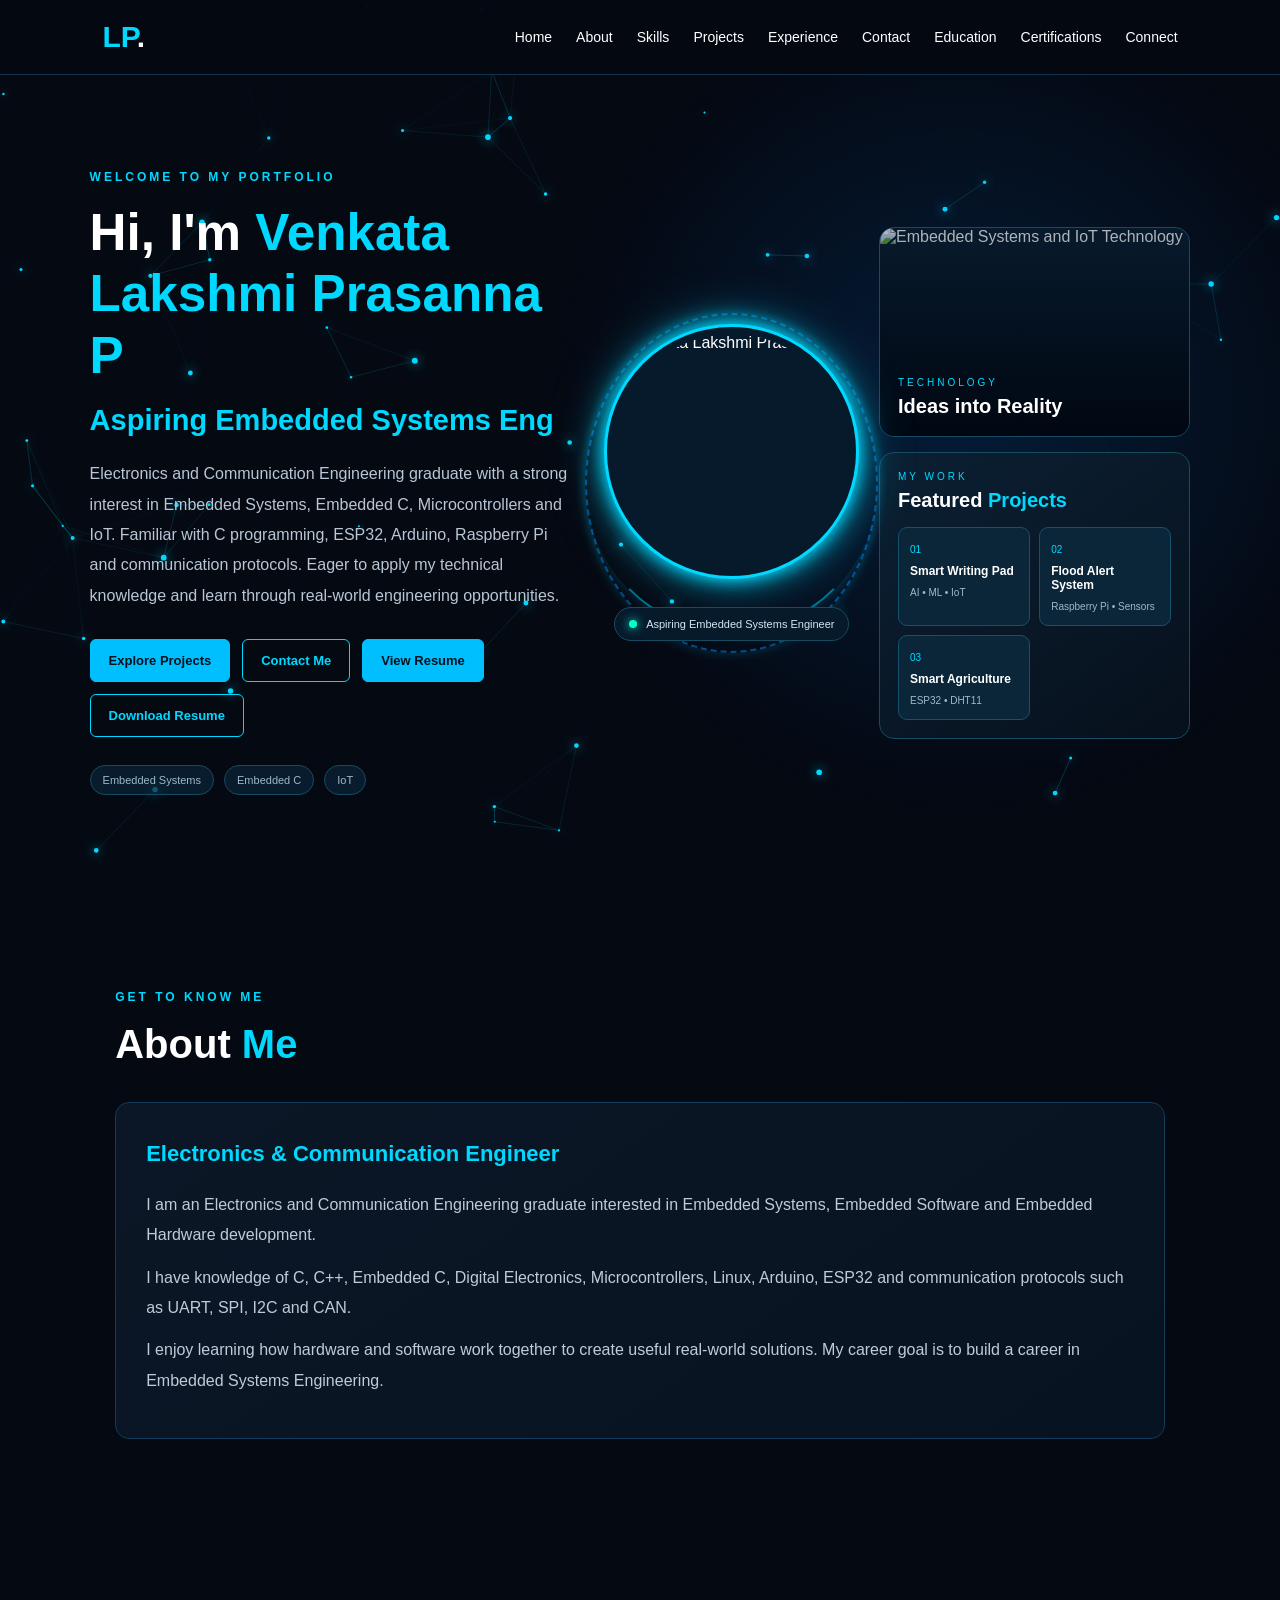
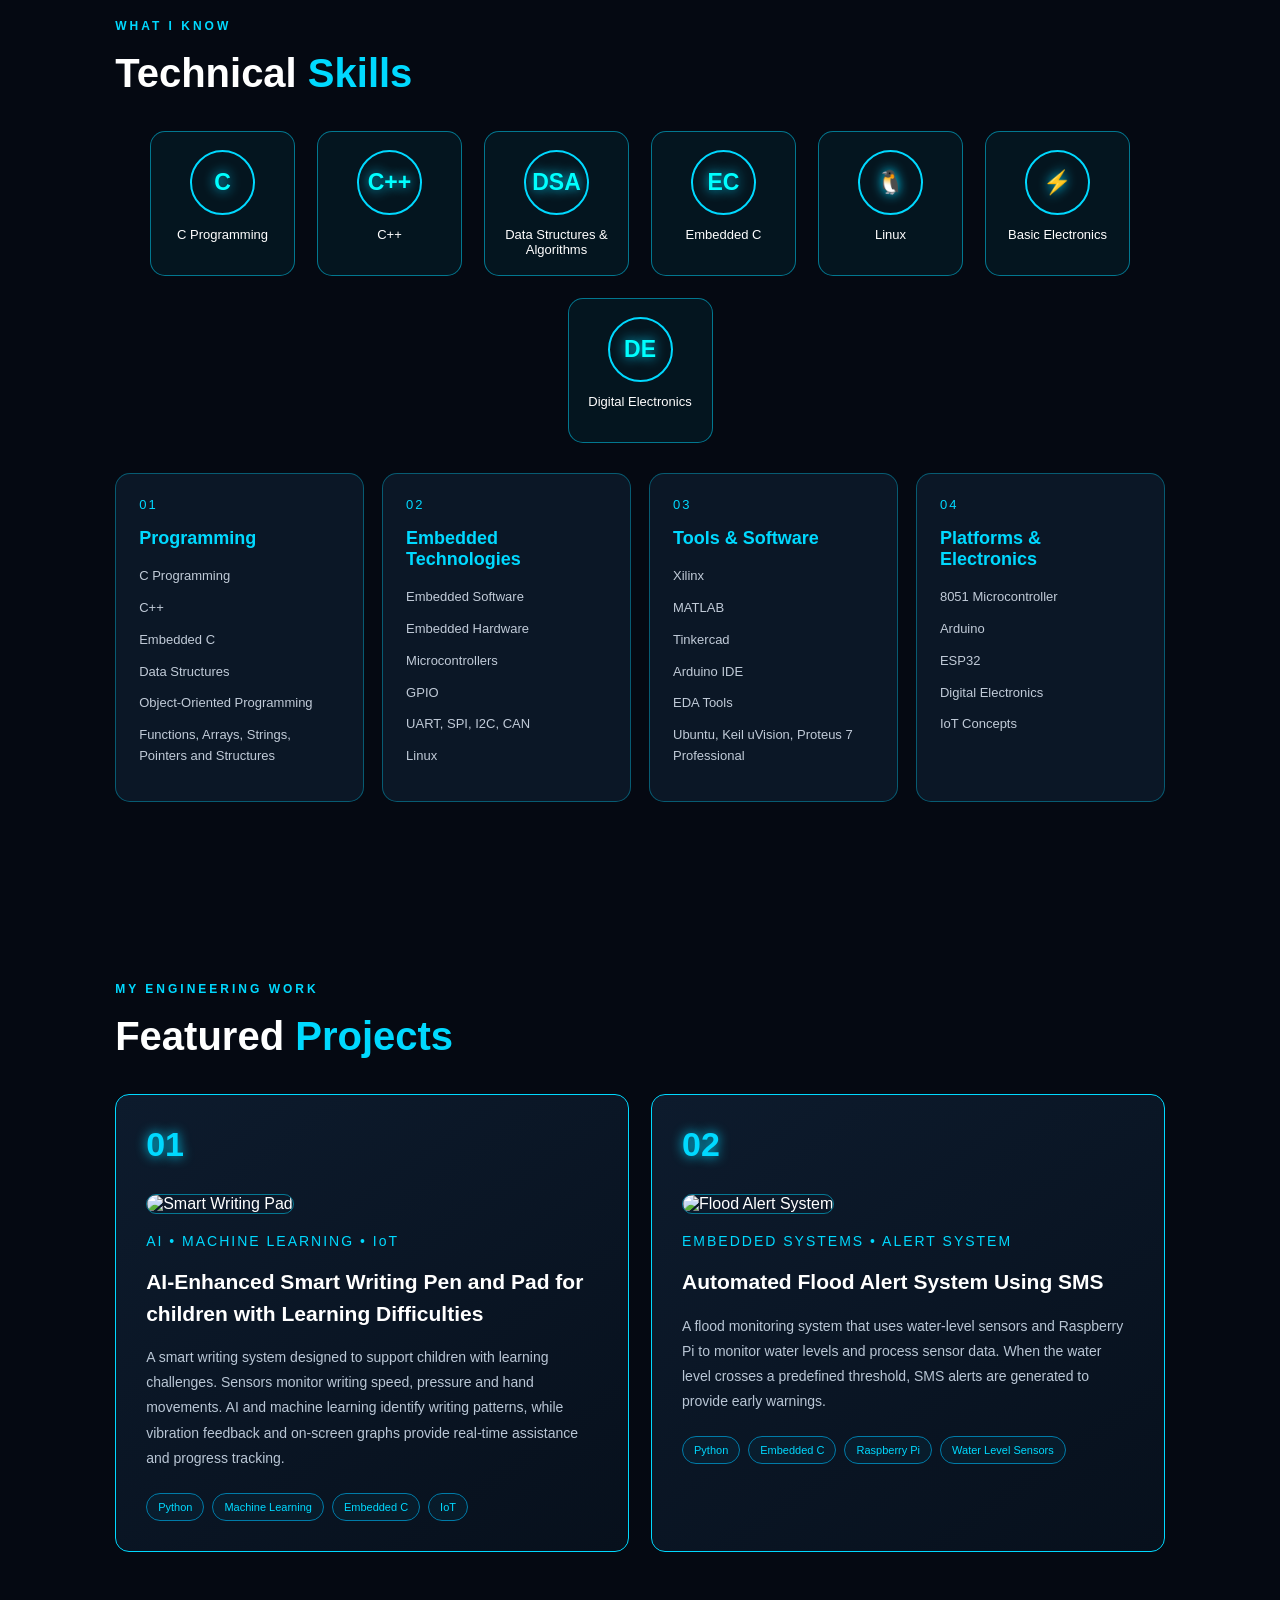
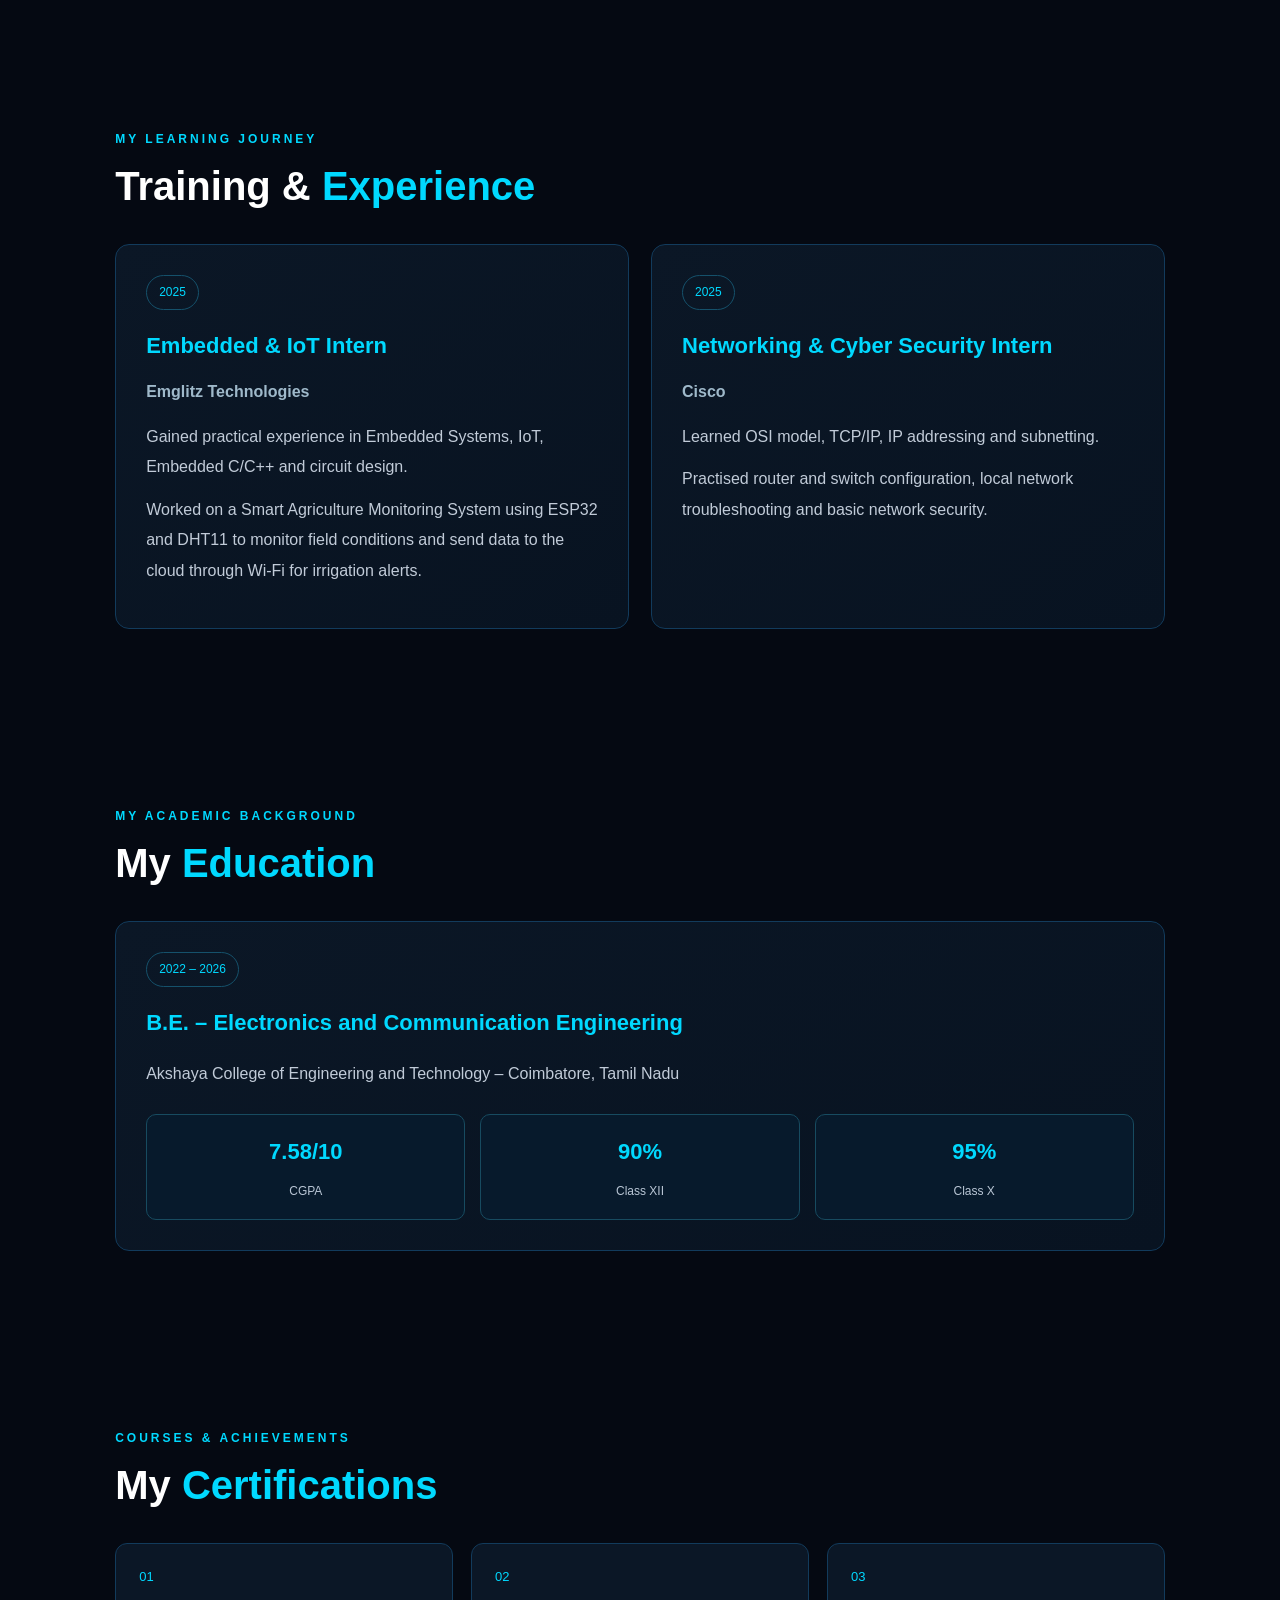
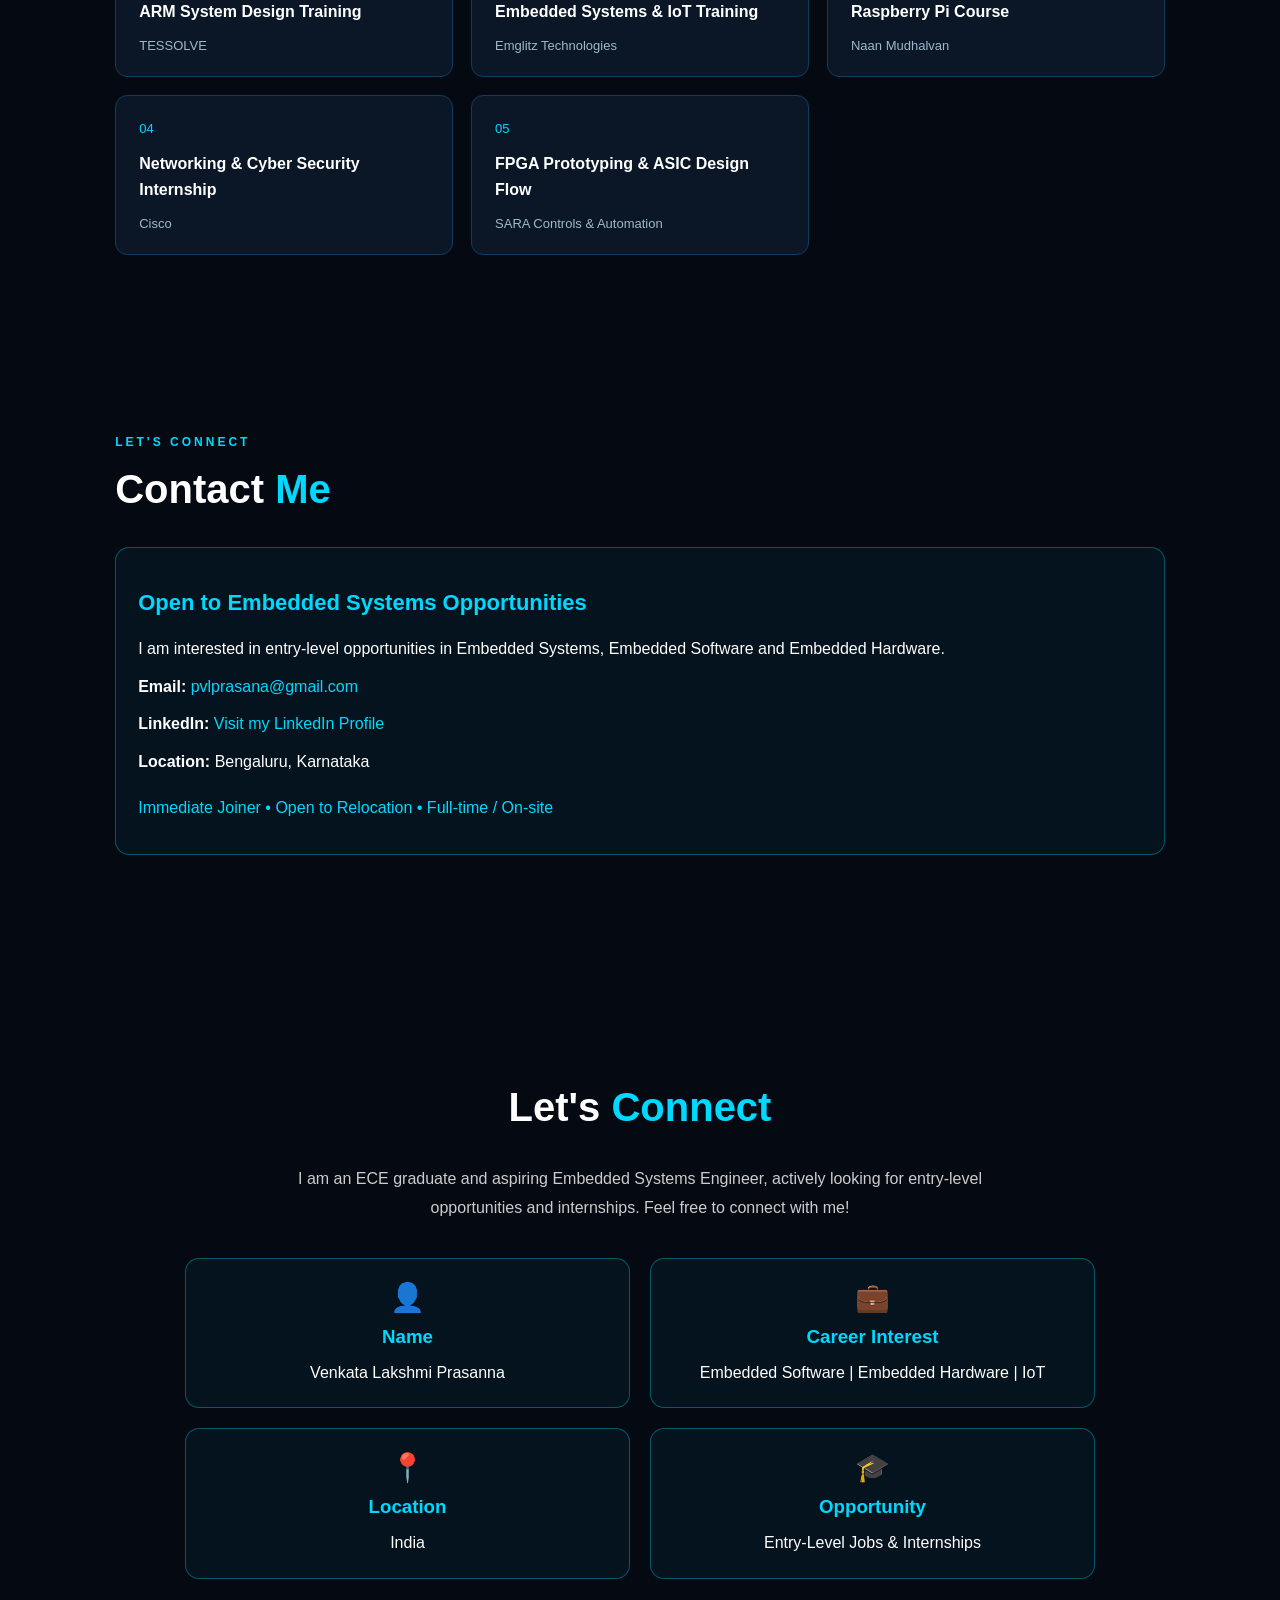
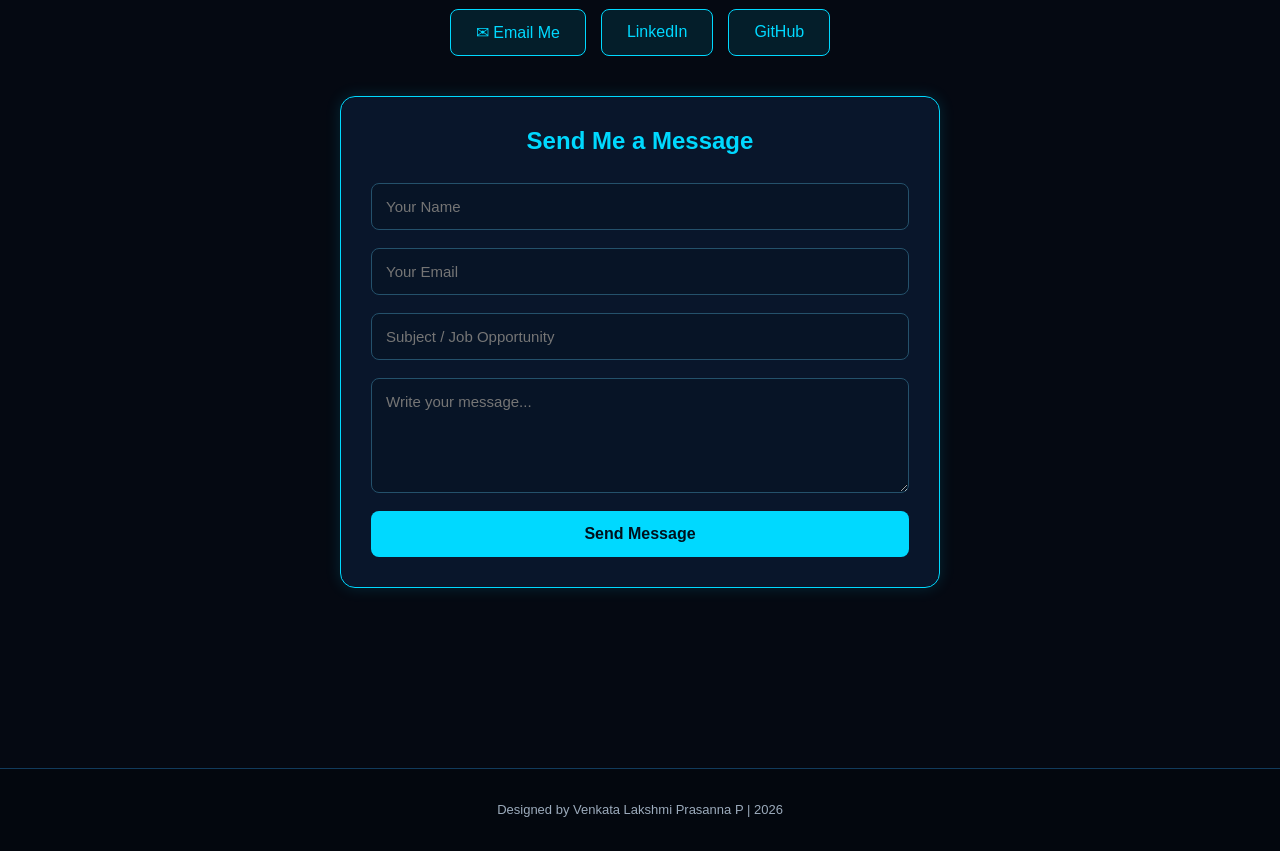
==== index.html @ 9eeb15f9 "Rename portfolio homepage" ====
<!DOCTYPE html>
<html lang="en">
<head>
    <meta charset="UTF-8">
    <meta name="viewport" content="width=device-width, initial-scale=1.0">
    <meta name="description" content="Portfolio of Venkata Lakshmi Prasanna, Embedded Systems Engineer.">

    <title>Venkata Lakshmi Prasanna | ECE Graduate | Aspiring Embedded Systems Engineer</title>

    <link rel="stylesheet" href="./style_protfolio.css">
</head>

<body>

    <canvas id="particles"></canvas>

    <!-- NAVIGATION -->
    <header>
        <nav class="navbar">
            <a href="#home" class="logo">LP<span>.</span></a>

            <ul class="nav-links">
                <li><a href="#home">Home</a></li>
                <li><a href="#about">About</a></li>
                <li><a href="#skills">Skills</a></li>
                <li><a href="#projects">Projects</a></li>
                <li><a href="#experience">Experience</a></li>
                <li><a href="#contact">Contact</a></li>
                <li><a href="#education">Education</a></li>
<li><a href="#certifications">Certifications</a></li>

<li><a href="#connect">Connect</a></li>

            </ul>
        </nav>
    </header>

    <main>

        <!-- HOME SECTION -->
        <section id="home" class="hero">

            <div class="hero-content">
                <p class="welcome">WELCOME TO MY PORTFOLIO</p>

                <h1>Hi, I'm <span>Venkata Lakshmi Prasanna P</span></h1>

                <h2>
                    <span id="typing"></span>
                </h2>

                <p class="intro">
                    Electronics and Communication Engineering graduate with
a strong interest in Embedded Systems, Embedded C,
Microcontrollers and IoT. Familiar with C programming,
ESP32, Arduino, Raspberry Pi and communication protocols.
Eager to apply my technical knowledge and learn through
real-world engineering opportunities.
                </p>

                <div class="hero-buttons">
                    <a href="#projects" class="btn">Explore Projects</a>
                    <a href="#contact" class="btn outline">Contact Me</a>
                    
    <!-- View Resume -->
    <a href="./resume.pdf"
       target="_blank"
       rel="noopener noreferrer"
       class="btn">
        View Resume
    </a>

    <!-- Download Resume -->
    <a href="./resume.pdf"
       download
       class="btn outline">
        Download Resume
    </a>
                </div>

                <div class="hero-info">
                    <span>Embedded Systems</span>
                    <span>Embedded C</span>
                    <span>IoT</span>
                </div>
            </div>

            <!-- CREATIVE PROFILE AND SHOWCASE -->
            <div class="hero-visual">

                <div class="profile-area">
                    <div class="orbit orbit-one"></div>
                    <div class="orbit orbit-two"></div>

                    <div class="profile-frame">
                        <img
                            src="./images/profile.jpg"
                            alt="Venkata Lakshmi Prasanna"
                            class="profile-photo"
                        >
                    </div>

                    <div class="profile-caption">
    <span class="status-dot"></span>
    Aspiring Embedded Systems Engineer
</div>
                </div>

                <div class="showcase">

                    <div class="showcase-top">
                        <img src="./images/technology.jpg"
     alt="Embedded Systems and IoT Technology">
                        <div class="image-overlay">
                            <span>TECHNOLOGY</span>
                            <h3>Ideas into Reality</h3>
                        </div>
                    </div>

                    <div class="showcase-bottom">
                        <p class="showcase-label">MY WORK</p>
                        <h3>Featured <span>Projects</span></h3>

                        <div class="mini-projects">

                            <div class="mini-card">
                                <span class="mini-number">01</span>
                                <h4>Smart Writing Pad</h4>
                                <p>AI • ML • IoT</p>
                            </div>

                            <div class="mini-card">
                                <span class="mini-number">02</span>
                                <h4>Flood Alert System</h4>
                                <p>Raspberry Pi • Sensors</p>
                            </div>

                            <div class="mini-card">
                                <span class="mini-number">03</span>
                                <h4>Smart Agriculture</h4>
                                <p>ESP32 • DHT11</p>
                            </div>

                        </div>
                    </div>

                </div>
            </div>

        </section>

        <!-- ABOUT SECTION -->
        <section id="about" class="section">
            <p class="section-label">GET TO KNOW ME</p>
            <h2 class="section-title">About <span>Me</span></h2>

            <div class="about-card">
                <h3>Electronics & Communication Engineer</h3>

                <p>
                    I am an Electronics and Communication Engineering
                    graduate interested in Embedded Systems, Embedded
                    Software and Embedded Hardware development.
                </p>

                <p>
                    I have knowledge of C, C++, Embedded C, Digital
                    Electronics, Microcontrollers, Linux, Arduino,
                    ESP32 and communication protocols such as UART,
                    SPI, I2C and CAN.
                </p>

                <p>
                    I enjoy learning how hardware and software work
                    together to create useful real-world solutions.
                    My career goal is to build a career in Embedded
                    Systems Engineering.
                </p>
            </div>
        </section>

        <!-- SKILLS SECTION -->
        <section id="skills" class="section">
            <p class="section-label">WHAT I KNOW</p>
            <h2 class="section-title">Technical <span>Skills</span></h2>
<!-- TECHNICAL SKILLS -->
<div class="technical-skills-list">

<!-- PASTE ANIMATED ICONS HERE -->
<div class="tech-icons">

    <div class="tech-icon">
        <span>C</span>
        <p>C Programming</p>
    </div>

    <div class="tech-icon">
        <span>C++</span>
        <p>C++</p>
    </div>

    <div class="tech-icon">
        <span>DSA</span>
        <p>Data Structures & Algorithms</p>
    </div>

    <div class="tech-icon">
        <span>EC</span>
        <p>Embedded C</p>
    </div>

    <div class="tech-icon">
        <span>🐧</span>
        <p>Linux</p>
    </div>

    <div class="tech-icon">
        <span>⚡</span>
        <p>Basic Electronics</p>
    </div>

    <div class="tech-icon">
        <span>DE</span>
        <p>Digital Electronics</p>
    </div>

</div>





            <div class="skills-grid">

                <div class="skill-card">
                    <div class="skill-icon">01</div>
                    <h3>Programming</h3>
                    <p>C Programming</p>
                    <p>C++</p>
                    <p>Embedded C</p>
                    <p>Data Structures</p>
                    <p>Object-Oriented Programming</p>
                    <p>Functions, Arrays, Strings, Pointers and Structures</p>
                </div>

                <div class="skill-card">
                    <div class="skill-icon">02</div>
                    <h3>Embedded Technologies</h3>
                    <p>Embedded Software</p>
                    <p>Embedded Hardware</p>
                    <p>Microcontrollers</p>
                    <p>GPIO</p>
                    <p>UART, SPI, I2C, CAN</p>
                    <p>Linux</p>
                </div>

                <div class="skill-card">
                    <div class="skill-icon">03</div>
                    <h3>Tools & Software</h3>
                    <p>Xilinx</p>
                    <p>MATLAB</p>
                    <p>Tinkercad</p>
                    <p>Arduino IDE</p>
                    <p>EDA Tools</p>
                    <p>Ubuntu, Keil uVision, Proteus 7 Professional</p>
                </div>

                <div class="skill-card">
                    <div class="skill-icon">04</div>
                    <h3>Platforms & Electronics</h3>
                    <p>8051 Microcontroller</p>
                    <p>Arduino</p>
                    <p>ESP32</p>
                    <p>Digital Electronics</p>
                    <p>IoT Concepts</p>
                </div>

            </div>
        </section>

        <!-- PROJECTS SECTION -->
        <section id="projects" class="section">
            <p class="section-label">MY ENGINEERING WORK</p>
            <h2 class="section-title">Featured <span>Projects</span></h2>

            <div class="projects-grid">

                <div class="project-card">
                    <div class="project-number">01</div>
                    <img src="./images/smart-writing.jpg"
     alt="Smart Writing Pad"
     class="project-img">

                    <p class="project-type">AI • MACHINE LEARNING • IoT</p>
<h3>
                        AI-Enhanced Smart Writing Pen and Pad for children
                        with Learning Difficulties
                    </h3>

                    <p>
                        A smart writing system designed to support children
                        with learning challenges. Sensors monitor writing
                        speed, pressure and hand movements. AI and machine
                        learning identify writing patterns, while vibration
                        feedback and on-screen graphs provide real-time
                        assistance and progress tracking.
                    </p>

                    <div class="tags">
                        <span>Python</span>
                        <span>Machine Learning</span>
                        <span>Embedded C</span>
                        <span>IoT</span>
                    </div>

                </div>

                <div class="project-card">
                    <div class="project-number">02</div>


                    <img src="./images/flood-alert.jpg"
     alt="Flood Alert System"
     class="project-img">
                    <p class="project-type">EMBEDDED SYSTEMS • ALERT SYSTEM</p>

                    <h3>Automated Flood Alert System Using SMS</h3>

                    <p>
                        A flood monitoring system that uses water-level
                        sensors and Raspberry Pi to monitor water levels
                        and process sensor data. When the water level
                        crosses a predefined threshold, SMS alerts are
                        generated to provide early warnings.
                    </p>

                    <div class="tags">
                        <span>Python</span>
                        <span>Embedded C</span>
                        <span>Raspberry Pi</span>
                        <span>Water Level Sensors</span>
                    </div>
                </div>

            </div>
        </section>

        <!-- EXPERIENCE SECTION -->
        <section id="experience" class="section">
            <p class="section-label">MY LEARNING JOURNEY</p>
            <h2 class="section-title">Training & <span>Experience</span></h2>

            <div class="experience-grid">

                <div class="about-card experience-card">
                    <span class="experience-year">2025</span>
                    <h3>Embedded & IoT Intern</h3>
                    <h4>Emglitz Technologies</h4>

                    <p>
                        Gained practical experience in Embedded Systems,
                        IoT, Embedded C/C++ and circuit design.
                    </p>

                    <p>
                        Worked on a Smart Agriculture Monitoring System
                        using ESP32 and DHT11 to monitor field conditions
                        and send data to the cloud through Wi-Fi for
                        irrigation alerts.
                    </p>
                </div>

                <div class="about-card experience-card">
                    <span class="experience-year">2025</span>
                    <h3>Networking & Cyber Security Intern</h3>
                    <h4>Cisco</h4>

                    <p>
                        Learned OSI model, TCP/IP, IP addressing and
                        subnetting.
                    </p>

                    <p>
                        Practised router and switch configuration,
                        local network troubleshooting and basic
                        network security.
                    </p>
                </div>

            </div>
        </section>

        <!-- EDUCATION SECTION -->
        <section id="education" class="section">
            <p class="section-label">MY ACADEMIC BACKGROUND</p>
            <h2 class="section-title">My <span>Education</span></h2>

            <div class="about-card">
                <span class="experience-year">2022 – 2026</span>

                <h3>B.E. – Electronics and Communication Engineering</h3>

                <p>
                    Akshaya College of Engineering and Technology
                    – Coimbatore, Tamil Nadu
                </p>

                <div class="education-stats">
                    <div>
                        <strong>7.58/10</strong>
                        <span>CGPA</span>
                    </div>

                    <div>
                        <strong>90%</strong>
                        <span>Class XII</span>
                    </div>

                    <div>
                        <strong>95%</strong>
                        <span>Class X</span>
                    </div>
                </div>
            </div>
        </section>

        <!-- CERTIFICATIONS SECTION -->
        <section id="certifications" class="section">
            <p class="section-label">COURSES & ACHIEVEMENTS</p>
            <h2 class="section-title">My <span>Certifications</span></h2>

            <div class="certification-grid">

                <div class="certification-card">
                    <span>01</span>
                    <h3>ARM System Design Training</h3>
                    <p>TESSOLVE</p>
                </div>

                <div class="certification-card">
                    <span>02</span>
                    <h3>Embedded Systems & IoT Training</h3>
                    <p>Emglitz Technologies</p>
                </div>

                <div class="certification-card">
                    <span>03</span>
                    <h3>Raspberry Pi Course</h3>
                    <p>Naan Mudhalvan</p>
                </div>

                <div class="certification-card">
                    <span>04</span>
                    <h3>Networking & Cyber Security Internship</h3>
                    <p>Cisco</p>
                </div>

                <div class="certification-card">
                    <span>05</span>
                    <h3>FPGA Prototyping & ASIC Design Flow</h3>
                    <p>SARA Controls & Automation</p>
                </div>

            </div>
        </section>

        <!-- CONTACT SECTION -->
        <section id="contact" class="section">
            <p class="section-label">LET'S CONNECT</p>
            <h2 class="section-title">Contact <span>Me</span></h2>

            <div class="about-card contact-card">
                <h3>Open to Embedded Systems Opportunities</h3>

                <p>
                    I am interested in entry-level opportunities in
                    Embedded Systems, Embedded Software and Embedded
                    Hardware.
                </p>

                <p>
                    <strong>Email:</strong>
                    <a href="mailto:pvlprasana@gmail.com">
                        pvlprasana@gmail.com
                    </a>
                </p>

                <p>
                    <strong>LinkedIn:</strong>
                    <a
                        href="https://www.linkedin.com/in/p-venkata-lakshmi-prasanna-699307404/"
                        target="_blank"
                        rel="noopener noreferrer"
                    >
                        Visit my LinkedIn Profile
                    </a>
                </p>

                <p><strong>Location:</strong> Bengaluru, Karnataka</p>

                <p class="availability">
                    Immediate Joiner • Open to Relocation • Full-time / On-site
                </p>
            </div>
        </section>





<!-- CONNECT SECTION -->
<section id="connect" class="connect-section">

    <h2 class="section-title">
        Let's <span>Connect</span>
    </h2>

    <p class="contact-intro">
        I am an ECE graduate and aspiring Embedded Systems Engineer,
        actively looking for entry-level opportunities and internships.
        Feel free to connect with me!
    </p>

    <div class="contact-details">

        <div class="contact-card">
            <span>👤</span>
            <h3>Name</h3>
            <p>Venkata Lakshmi Prasanna</p>
        </div>

        <div class="contact-card">
            <span>💼</span>
            <h3>Career Interest</h3>
            <p>Embedded Software | Embedded Hardware | IoT</p>
        </div>

        <div class="contact-card">
            <span>📍</span>
            <h3>Location</h3>
            <p>India</p>
        </div>

        <div class="contact-card">
            <span>🎓</span>
            <h3>Opportunity</h3>
            <p>Entry-Level Jobs & Internships</p>
        </div>

    </div>

    
<div class="contact-buttons">

    <!-- EMAIL -->
    <a href="mailto:pvlprasana@gmail.com" class="contact-btn">
        ✉ Email Me
    </a>

    <!-- LINKEDIN -->
    <a href="https://www.linkedin.com/in/p-venkata-lakshmi-prasanna-699307404/"
       target="_blank"
       rel="noopener noreferrer"
       class="contact-btn">
        LinkedIn
    </a>

    <!-- GITHUB -->
    <a href="YOUR_GITHUB_URL"
       target="_blank"
       rel="noopener noreferrer"
       class="contact-btn">
        GitHub
    </a>

</div>

   
<form action="YOUR_FORMSPREE_ENDPOINT"
      method="POST"
      class="contact-form">

    <h3>Send Me a Message</h3>

    <input type="text"
           name="name"
           placeholder="Your Name"
           required>

    <input type="email"
           name="email"
           placeholder="Your Email"
           required>

    <input type="text"
           name="subject"
           placeholder="Subject / Job Opportunity"
           required>

    <textarea name="message"
              rows="5"
              placeholder="Write your message..."
              required></textarea>

    <button type="submit">Send Message</button>

</form>

</section>








    </main>

    <!-- FOOTER -->
    <footer>
        <p>Designed by Venkata Lakshmi Prasanna P | 2026</p>
        
    </footer>

   <script src="./script_protfolio.js"></script>

</body>
</html>
---- style_protfolio.css ----
/* =========================
   BASIC SETTINGS
========================= */

* {
    margin: 0;
    padding: 0;
    box-sizing: border-box;
}

html {
    scroll-behavior: smooth;
    scroll-padding-top: 90px;
}

body {
    background: #050912;
    color: #ffffff;
    font-family: Arial, sans-serif;
    overflow-x: hidden;
    position: relative;
}

#particles {
    position: fixed;
    inset: 0;
    width: 100%;
    height: 100%;
    pointer-events: none;
    z-index: 0;
}

header,
main,
footer {
    position: relative;
    z-index: 1;
}

/* =========================
   NAVIGATION
========================= */

header {
    width: 100%;
    position: fixed;
    top: 0;
    z-index: 1000;
    background: rgba(5, 9, 18, 0.94);
    backdrop-filter: blur(12px);
    border-bottom: 1px solid #12304c;
}

.navbar {
    display: flex;
    justify-content: space-between;
    align-items: center;
    padding: 20px 8%;
    gap: 20px;
}

.logo {
    color: #00d9ff;
    font-size: 30px;
    font-weight: bold;
    text-decoration: none;
}

.logo span {
    color: #ffffff;
}

.nav-links {
    display: flex;
    gap: 24px;
    list-style: none;
    flex-wrap: wrap;
}

.nav-links a {
    color: #ffffff;
    text-decoration: none;
    transition: 0.3s;
    font-size: 14px;
}

.nav-links a:hover {
    color: #00d9ff;
    text-shadow: 0 0 12px #00d9ff;
}

/* =========================
   HOME / HERO
========================= */

.hero {
    min-height: 100vh;
    display: grid;
    grid-template-columns: minmax(0, 0.9fr) minmax(0, 1.1fr);
    align-items: center;
    gap: 35px;
    padding: 140px 7% 75px;
    background:
        radial-gradient(circle at 75% 45%,
        rgba(0, 130, 255, 0.16), transparent 38%);
}

.hero-content {
    min-width: 0;
    max-width: 620px;
    animation: slideLeft 1s ease;
}

.welcome,
.section-label {
    color: #00d9ff;
    letter-spacing: 3px;
    font-size: 12px;
    margin-bottom: 18px;
    font-weight: bold;
}

.hero h1 {
    font-size: clamp(34px, 4vw, 55px);
    line-height: 1.2;
    margin-bottom: 18px;
}

.hero h1 span,
.hero h2 span,
.section-title span {
    color: #00d9ff;
}

.hero h2 {
    font-size: clamp(21px, 2.5vw, 29px);
    margin-bottom: 20px;
    min-height: 35px;
}

.intro {
    color: #b9c6d5;
    line-height: 1.9;
    font-size: 16px;
}

.hero-buttons {
    display: flex;
    gap: 12px;
    margin-top: 28px;
    flex-wrap: wrap;
}

.btn {
    display: inline-block;
    background: #00bfff;
    color: #00111d;
    text-decoration: none;
    padding: 13px 18px;
    border-radius: 6px;
    font-weight: bold;
    font-size: 13px;
    transition: 0.3s;
    border: 1px solid #00bfff;
}

.btn:hover {
    background: #ffffff;
    border-color: #ffffff;
    box-shadow: 0 0 25px #00bfff;
    transform: translateY(-4px);
}

.btn.outline {
    background: transparent;
    color: #00d9ff;
    border: 1px solid #00d9ff;
}

.btn.outline:hover {
    background: #00d9ff;
    color: #00111d;
}

.resume-btn {
    background: transparent;
    color: #ffffff;
    border-color: #52748c;
}

.resume-btn:hover {
    color: #00111d;
}

.hero-info {
    display: flex;
    gap: 10px;
    flex-wrap: wrap;
    margin-top: 28px;
}

.hero-info span {
    color: #9fb9ca;
    border: 1px solid #174b60;
    background: rgba(11, 38, 57, 0.7);
    padding: 8px 12px;
    border-radius: 20px;
    font-size: 11px;
}

/* =========================
   PROFILE AND SHOWCASE
========================= */

.hero-visual {
    display: grid;
    grid-template-columns: minmax(0, 0.9fr) minmax(0, 1.1fr);
    align-items: center;
    gap: 20px;
    min-width: 0;
}

.profile-area {
    position: relative;
    display: flex;
    flex-direction: column;
    align-items: center;
    justify-content: center;
    min-width: 0;
}

.profile-frame {
    position: relative;
    z-index: 2;
    width: min(100%, 270px);
    aspect-ratio: 1 / 1;
    padding: 7px;
    border: 3px solid #35dfff;
    border-radius: 50%;
    overflow: hidden;
    background: #071a2c;
    box-shadow:
        0 0 15px #35dfff,
        0 0 35px rgba(53, 223, 255, 0.4);
    animation: profileFloat 4s ease-in-out infinite;
}

.profile-photo {
    display: block;
    width: 100%;
    height: 100%;
    border-radius: 50%;
    object-fit: cover;
    object-position: center;
}

.orbit {
    position: absolute;
    width: 300px;
    height: 300px;
    max-width: 115%;
    border: 1px dashed rgba(0, 217, 255, 0.55);
    border-radius: 50%;
    animation: rotateRing 18s linear infinite;
}

.orbit-two {
    width: 340px;
    height: 340px;
    border-color: rgba(0, 140, 255, 0.3);
    animation-direction: reverse;
    animation-duration: 25s;
}

.profile-caption {
    position: relative;
    z-index: 3;
    margin-top: 28px;
    padding: 10px 14px;
    border: 1px solid #174b60;
    border-radius: 20px;
    background: #071a2c;
    color: #d4e7f2;
    font-size: 11px;
    text-align: center;
}

.status-dot {
    display: inline-block;
    width: 8px;
    height: 8px;
    background: #00ffc8;
    border-radius: 50%;
    margin-right: 7px;
    box-shadow: 0 0 10px #00ffc8;
}

/* SHOWCASE */

.showcase {
    display: flex;
    flex-direction: column;
    gap: 15px;
    min-width: 0;
}

.showcase-top {
    height: 210px;
    position: relative;
    overflow: hidden;
    border: 1px solid #174b60;
    border-radius: 15px;
    background: #071a2c;
}

.showcase-top img {
    width: 100%;
    height: 100%;
    object-fit: cover;
    opacity: 0.7;
    transition: 0.5s;
}

.showcase-top:hover img {
    transform: scale(1.08);
    opacity: 0.9;
}

.image-overlay {
    position: absolute;
    inset: 0;
    display: flex;
    flex-direction: column;
    justify-content: flex-end;
    padding: 18px;
    background: linear-gradient(transparent, rgba(0, 5, 15, 0.9));
}

.image-overlay span {
    color: #00d9ff;
    font-size: 10px;
    letter-spacing: 3px;
}

.image-overlay h3 {
    margin-top: 7px;
    font-size: 20px;
}

.showcase-bottom {
    background: linear-gradient(145deg, #0b2033, #07101c);
    border: 1px solid #174b60;
    border-radius: 15px;
    padding: 18px;
}

.showcase-label {
    color: #00d9ff;
    font-size: 10px;
    letter-spacing: 3px;
    margin-bottom: 7px;
}

.showcase-bottom > h3 {
    font-size: 20px;
    margin-bottom: 15px;
}

.showcase-bottom h3 span {
    color: #00d9ff;
}

.mini-projects {
    display: grid;
    grid-template-columns: repeat(2, minmax(0, 1fr));
    gap: 9px;
}

.mini-card {
    background: #0b2639;
    border: 1px solid #15516b;
    border-radius: 9px;
    padding: 11px;
    transition: 0.3s;
}

.mini-card:hover {
    transform: translateY(-4px);
    border-color: #00d9ff;
    box-shadow: 0 0 15px rgba(0, 217, 255, 0.2);
}

.mini-number {
    color: #00d9ff;
    font-size: 10px;
}

.mini-card h4 {
    color: #ffffff;
    font-size: 12px;
    margin: 7px 0;
}

.mini-card p {
    color: #9fb9ca;
    font-size: 10px;
    line-height: 1.5;
}

/* =========================
   COMMON SECTIONS
========================= */

.section {
    padding: 90px 9%;
}

.section-title {
    font-size: clamp(30px, 4vw, 40px);
    margin-bottom: 35px;
}

/* ABOUT */

.about-card {
    background: linear-gradient(145deg, #0b1726, #081321);
    border: 1px solid #123b5c;
    border-radius: 14px;
    padding: 30px;
    line-height: 1.9;
    transition: 0.4s;
}

.about-card:hover {
    border-color: #00d9ff;
    box-shadow: 0 0 20px rgba(0, 191, 255, 0.18);
    transform: translateY(-4px);
}

.about-card h3 {
    color: #00d9ff;
    margin-bottom: 15px;
    font-size: 22px;
}

.about-card p {
    color: #c1cbd8;
    margin-bottom: 12px;
}

/* =========================
   SKILLS
========================= */

.skills-grid {
    display: grid;
    grid-template-columns: repeat(4, minmax(0, 1fr));
    gap: 18px;
}

.skill-card {
    padding: 23px;
    background: #0b1726;
    border: 1px solid #123b5c;
    border-radius: 12px;
    transition: 0.4s;
}

.skill-card:hover {
    transform: translateY(-7px);
    border-color: #00d9ff;
    box-shadow: 0 0 22px rgba(0, 191, 255, 0.2);
}

.skill-icon {
    color: #00d9ff;
    font-size: 13px;
    margin-bottom: 16px;
    letter-spacing: 2px;
}

.skill-card h3 {
    color: #00d9ff;
    margin-bottom: 17px;
    font-size: 18px;
}

.skill-card p {
    color: #c1cbd8;
    margin: 11px 0;
    font-size: 13px;
    line-height: 1.6;
}

/* =========================
   PROJECTS
========================= */

.projects-grid {
    display: grid;
    grid-template-columns: repeat(2, minmax(0, 1fr));
    gap: 22px;
}

.project-card {
    padding: 30px;
    background: linear-gradient(145deg, #0d1b2d, #07101c);
    border: 1px solid #12446b;
    border-radius: 14px;
    transition: 0.4s;
}

.project-card:hover {
    transform: translateY(-7px);
    border-color: #00d9ff;
    box-shadow: 0 0 25px rgba(0, 191, 255, 0.2);
}

.project-number {
    color: #00d9ff;
    font-size: 34px;
    font-weight: bold;
    margin-bottom: 15px;
}

.project-type {
    color: #00d9ff !important;
    font-size: 10px;
    letter-spacing: 2px;
    margin-bottom: 12px;
}

.project-card h3 {
    font-size: 21px;
    line-height: 1.5;
    margin-bottom: 16px;
}

.project-card p {
    color: #b9c6d5;
    line-height: 1.8;
    font-size: 14px;
}

.tags {
    display: flex;
    gap: 8px;
    flex-wrap: wrap;
    margin-top: 22px;
}

.tags span {
    color: #00d9ff;
    border: 1px solid #007ba8;
    background: rgba(0, 123, 168, 0.08);
    padding: 7px 11px;
    border-radius: 20px;
    font-size: 11px;
}

/* =========================
   EXPERIENCE
========================= */

.experience-grid {
    display: grid;
    grid-template-columns: repeat(2, minmax(0, 1fr));
    gap: 22px;
}

.experience-year {
    display: inline-block;
    color: #00d9ff;
    border: 1px solid #15516b;
    padding: 5px 12px;
    border-radius: 20px;
    font-size: 12px;
    margin-bottom: 15px;
}

.experience-card h4 {
    color: #9fb9ca;
    margin: -5px 0 15px;
}

/* =========================
   EDUCATION
========================= */

.education-stats {
    display: grid;
    grid-template-columns: repeat(3, 1fr);
    gap: 15px;
    margin-top: 25px;
}

.education-stats div {
    background: #071a2c;
    border: 1px solid #174b60;
    border-radius: 10px;
    padding: 16px;
    text-align: center;
}

.education-stats strong {
    display: block;
    color: #00d9ff;
    font-size: 22px;
}

.education-stats span {
    display: block;
    color: #b9c6d5;
    font-size: 12px;
    margin-top: 7px;
}

/* =========================
   CERTIFICATIONS
========================= */

.certification-grid {
    display: grid;
    grid-template-columns: repeat(3, minmax(0, 1fr));
    gap: 18px;
}

.certification-card {
    background: #0b1726;
    border: 1px solid #123b5c;
    border-radius: 12px;
    padding: 23px;
    transition: 0.3s;
}

.certification-card:hover {
    transform: translateY(-6px);
    border-color: #00d9ff;
    box-shadow: 0 0 20px rgba(0, 217, 255, 0.15);
}

.certification-card > span {
    color: #00d9ff;
    font-size: 13px;
}

.certification-card h3 {
    color: #ffffff;
    font-size: 16px;
    line-height: 1.6;
    margin: 14px 0;
}

.certification-card p {
    color: #9fb9ca;
    font-size: 13px;
}

/* =========================
   CONTACT
========================= */

.contact-card a {
    color: #00d9ff;
    text-decoration: none;
    overflow-wrap: anywhere;
}

.contact-card a:hover {
    text-decoration: underline;
}

.availability {
    color: #00d9ff !important;
    margin-top: 20px;
}

/* =========================
   FOOTER
========================= */

footer {
    text-align: center;
    padding: 28px 15px;
    background: #03070e;
    border-top: 1px solid #123b5c;
    color: #9cabbc;
    line-height: 2;
    font-size: 13px;
}

/* =========================
   ANIMATIONS
========================= */

@keyframes slideLeft {
    from {
        opacity: 0;
        transform: translateX(-35px);
    }

    to {
        opacity: 1;
        transform: translateX(0);
    }
}

@keyframes profileFloat {
    0%, 100% {
        transform: translateY(0);
    }

    50% {
        transform: translateY(-10px);
    }
}

@keyframes rotateRing {
    from {
        transform: rotate(0deg);
    }

    to {
        transform: rotate(360deg);
    }
}

/* =========================
   RESPONSIVE DESIGN
========================= */

@media (max-width: 1100px) {
    .hero {
        grid-template-columns: 1fr;
        text-align: center;
        padding-top: 145px;
    }

    .hero-content {
        margin: auto;
    }

    .hero-buttons,
    .hero-info {
        justify-content: center;
    }

    .hero-visual {
        max-width: 750px;
        width: 100%;
        margin: 25px auto 0;
    }

    .skills-grid {
        grid-template-columns: repeat(2, minmax(0, 1fr));
    }
}

@media (max-width: 700px) {
    .navbar {
        flex-direction: column;
        gap: 15px;
        padding: 15px 5%;
    }

    .nav-links {
        justify-content: center;
        gap: 13px;
    }

    .nav-links a {
        font-size: 12px;
    }

    .hero {
        padding: 155px 6% 60px;
    }

    .hero-visual {
        grid-template-columns: 1fr;
        gap: 30px;
    }

    .profile-frame {
        width: 240px;
    }

    .orbit {
        width: 270px;
        height: 270px;
    }

    .orbit-two {
        width: 300px;
        height: 300px;
    }

    .showcase {
        width: 100%;
    }

    .showcase-top {
        height: 190px;
    }

    .section {
        padding: 70px 6%;
    }

    .skills-grid,
    .projects-grid,
    .experience-grid,
    .certification-grid {
        grid-template-columns: 1fr;
    }

    .section-title {
        font-size: 32px;
    }

    .education-stats {
        gap: 8px;
    }

    .education-stats div {
        padding: 12px 5px;
    }

    .education-stats strong {
        font-size: 18px;
    }
}

@media (max-width: 380px) {
    .mini-projects {
        grid-template-columns: 1fr;
    }

    .hero-buttons {
        flex-direction: column;
    }

    .hero-buttons .btn {
        text-align: center;
    }
}

/* =================================
   CLEAN PREMIUM PORTFOLIO EFFECTS
================================= */

/* BUTTON GLOW AND SHINE */

.btn {
    position: relative;
    overflow: hidden;
    transition: all 0.35s ease;
}

.btn::before {
    content: "";
    position: absolute;
    top: 0;
    left: -120%;
    width: 60%;
    height: 100%;
    background: rgba(255, 255, 255, 0.22);
    transform: skewX(-25deg);
    transition: left 0.55s ease;
}

.btn:hover::before {
    left: 140%;
}

.btn:hover {
    transform: translateY(-5px);
    box-shadow:
        0 0 15px #00d9ff,
        0 0 35px rgba(0, 217, 255, 0.4);
}

/* NAVIGATION UNDERLINE */

.nav-links a {
    position: relative;
}

.nav-links a::after {
    content: "";
    position: absolute;
    left: 0;
    bottom: -7px;
    width: 0;
    height: 2px;
    background: #00d9ff;
    transition: width 0.3s ease;
}

.nav-links a:hover::after {
    width: 100%;
}

/* PROJECT CARD GLOW */

.project-card {
    position: relative;
    z-index: 1;
    border: 1px solid #12446b;
    transition:
        transform 0.35s ease,
        box-shadow 0.35s ease,
        border-color 0.35s ease;
}

.project-card:hover {
    transform: translateY(-8px);
    border-color: #00d9ff;
    box-shadow:
        0 0 15px rgba(0, 217, 255, 0.8),
        0 0 35px rgba(0, 217, 255, 0.45),
        0 0 60px rgba(0, 217, 255, 0.2);
}

/* PROJECT NUMBER */

.project-number {
    transition: transform 0.35s ease;
    text-shadow: 0 0 12px rgba(0, 217, 255, 0.7);
}

.project-card:hover .project-number {
    transform: scale(1.12);
}

/* TECHNOLOGY TAGS */

.tags span {
    transition: all 0.3s ease;
}

.tags span:hover {
    transform: translateY(-3px);
    background: rgba(0, 217, 255, 0.2);
    border-color: #00d9ff;
    box-shadow: 0 0 12px rgba(0, 217, 255, 0.35);
}

/* SKILL AND CERTIFICATION CARD GLOW */

.skill-card,
.certification-card {
    transition:
        transform 0.35s ease,
        box-shadow 0.35s ease,
        border-color 0.35s ease;
}

.skill-card:hover,
.certification-card:hover {
    border-color: #00d9ff;
    box-shadow: 0 10px 35px rgba(0, 217, 255, 0.2);
}

/* PROFILE GLOW */

.profile-frame {
    transition: box-shadow 0.4s ease;
}

.profile-frame:hover {
    box-shadow:
        0 0 25px #00d9ff,
        0 0 55px rgba(0, 217, 255, 0.45);
}

/* SCROLL REVEAL */

.reveal {
    opacity: 0;
    transform: translateY(28px);
    transition:
        opacity 0.7s ease,
        transform 0.7s ease;
}

.reveal.show {
    opacity: 1;
    transform: translateY(0);
}

/* TEXT SELECTION */

::selection {
    background: #00d9ff;
    color: #00111d;
}

/* ACCESSIBILITY */

@media (prefers-reduced-motion: reduce) {
    *,
    *::before,
    *::after {
        scroll-behavior: auto !important;
        animation-duration: 0.01ms !important;
        transition-duration: 0.01ms !important;
    }

    .reveal {
        opacity: 1;
        transform: none;
    }
}

/* =================================
   COMPLETE PREMIUM PORTFOLIO EFFECTS
================================= */

/* BUTTON GLOW AND SHINE */

.btn {
    position: relative;
    overflow: hidden;
    transition: all 0.35s ease;
}

.btn::before {
    content: "";
    position: absolute;
    top: 0;
    left: -120%;
    width: 60%;
    height: 100%;
    background: rgba(255, 255, 255, 0.22);
    transform: skewX(-25deg);
    transition: left 0.55s ease;
}

.btn:hover::before {
    left: 140%;
}

.btn:hover {
    transform: translateY(-5px);
    box-shadow:
        0 0 15px #00d9ff,
        0 0 35px rgba(0, 217, 255, 0.5);
}

/* NAVIGATION UNDERLINE */

.nav-links a {
    position: relative;
}

.nav-links a::after {
    content: "";
    position: absolute;
    left: 0;
    bottom: -7px;
    width: 0;
    height: 2px;
    background: #00d9ff;
    box-shadow: 0 0 8px #00d9ff;
    transition: width 0.3s ease;
}

.nav-links a:hover::after {
    width: 100%;
}

/* PROJECT CARD GLOW */

.project-card {
    position: relative;
    border: 1px solid #12446b;
    transition:
        transform 0.35s ease,
        box-shadow 0.35s ease,
        border-color 0.35s ease;
}

.project-card:hover {
    transform: translateY(-8px);
    border-color: #00d9ff;
    box-shadow:
        0 0 15px rgba(0, 217, 255, 0.8),
        0 0 35px rgba(0, 217, 255, 0.45),
        0 0 60px rgba(0, 217, 255, 0.2);
}

/* PROJECT NUMBER */

.project-number {
    transition: transform 0.35s ease;
    text-shadow: 0 0 12px #00d9ff;
}

.project-card:hover .project-number {
    transform: scale(1.12);
}

/* TECHNOLOGY TAGS */

.tags span {
    transition: all 0.3s ease;
}

.tags span:hover {
    transform: translateY(-3px);
    background: rgba(0, 217, 255, 0.2);
    border-color: #00d9ff;
    box-shadow: 0 0 12px rgba(0, 217, 255, 0.5);
}

/* SKILL CARDS */

.skill-card,
.certification-card {
    transition: all 0.35s ease;
}

.skill-card:hover,
.certification-card:hover {
    transform: translateY(-7px);
    border-color: #00d9ff;
    box-shadow:
        0 0 15px rgba(0, 217, 255, 0.45),
        0 0 30px rgba(0, 217, 255, 0.2);
}

/* ABOUT CARD */

.about-card {
    transition: all 0.35s ease;
}

.about-card:hover {
    border-color: #00d9ff;
    box-shadow: 0 0 25px rgba(0, 217, 255, 0.3);
}

/* =================================
   PROFILE IMAGE GLOW
================================= */

.profile-frame {
    border-color: #00d9ff;
    box-shadow:
        0 0 15px #00d9ff,
        0 0 30px rgba(0, 217, 255, 0.7),
        0 0 55px rgba(0, 217, 255, 0.35);
    transition: box-shadow 0.4s ease;
}

.profile-frame:hover {
    box-shadow:
        0 0 20px #00d9ff,
        0 0 45px #00d9ff,
        0 0 75px rgba(0, 217, 255, 0.6);
}

/* =================================
   ANIMATED PROFILE ORBIT
================================= */

.orbit {
    border: 2px solid transparent;
    border-top-color: #00d9ff;
    border-bottom-color: rgba(0, 217, 255, 0.5);
    box-shadow: 0 0 12px rgba(0, 217, 255, 0.2);
    animation: rotateRing 8s linear infinite;
}

.orbit-two {
    border: 2px dashed rgba(0, 140, 255, 0.5);
    animation: rotateRing 12s linear infinite reverse;
}

.profile-area:hover .orbit {
    filter: drop-shadow(0 0 8px #00d9ff);
}

.profile-area:hover .orbit-two {
    filter: drop-shadow(0 0 10px #008cff);
}

/* =================================
   SCROLL REVEAL
================================= */

.reveal {
    opacity: 0;
    transform: translateY(28px);
    transition:
        opacity 0.7s ease,
        transform 0.7s ease;
}

.reveal.show {
    opacity: 1;
    transform: translateY(0);
}

/* TEXT SELECTION */

::selection {
    background: #00d9ff;
    color: #00111d;
}

/* ACCESSIBILITY */

@media (prefers-reduced-motion: reduce) {
    .project-card,
    .btn,
    .tags span,
    .skill-card,
    .certification-card,
    .profile-frame,
    .orbit {
        animation: none !important;
        transition: none !important;
    }

    .reveal {
        opacity: 1;
        transform: none;
    }
}



/* PROJECT IMAGES */

.project-img {
    width: 100%;
    height: 190px;
    object-fit: cover;
    border-radius: 12px;
    margin: 15px 0;
    border: 1px solid rgba(0, 217, 255, 0.5);
    transition: transform 0.35s ease,
                box-shadow 0.35s ease;
}

.project-img:hover {
    transform: scale(1.02);
    box-shadow: 0 0 20px rgba(0, 217, 255, 0.5);
}



/* STRONG PROJECT CARD GLOW ON HOVER / TOUCH */

.project-card {
    position: relative;
    border: 1px solid #12446b;
    transition: box-shadow 0.35s ease,
                border-color 0.35s ease;
}

.project-card:hover,
.project-card:active,
.project-card:focus-within {
    border-color: #00d9ff !important;

    box-shadow:
        0 0 12px #00d9ff,
        0 0 25px rgba(0, 217, 255, 0.8),
        0 0 45px rgba(0, 217, 255, 0.6),
        0 0 70px rgba(0, 217, 255, 0.3) !important;
}

/* PROJECT IMAGE GLOW */

.project-card:hover .project-img,
.project-card:active .project-img {
    box-shadow: 0 0 25px rgba(0, 217, 255, 0.8);
}


/* FORCE STRONG NEON GLOW ON PROJECT CARDS */

.projects-grid .project-card {
    border: 1px solid #00d9ff !important;
    transition: all 0.35s ease !important;
}

.projects-grid .project-card:hover,
.projects-grid .project-card:active {
    border-color: #00ffff !important;

    box-shadow:
        0 0 10px #00d9ff,
        0 0 25px #00d9ff,
        0 0 45px rgba(0, 217, 255, 0.8),
        0 0 70px rgba(0, 217, 255, 0.5) !important;

    filter: drop-shadow(0 0 12px #00d9ff);
    transform: translateY(-8px);
}





/* ANIMATED TECHNICAL SKILL ICONS */

.tech-icons {
    display: flex;
    justify-content: center;
    align-items: center;
    flex-wrap: wrap;
    gap: 22px;
    margin: 30px 0;
}

.tech-icon {
    width: 145px;
    min-height: 145px;
    padding: 18px 10px;
    text-align: center;
    background: rgba(0, 217, 255, 0.06);
    border: 1px solid rgba(0, 217, 255, 0.5);
    border-radius: 15px;
    animation: techFloat 3s ease-in-out infinite;
    transition: 0.3s ease;
}

.tech-icon span {
    width: 65px;
    height: 65px;
    margin: 0 auto 12px;
    display: flex;
    align-items: center;
    justify-content: center;
    border: 2px solid #00d9ff;
    border-radius: 50%;
    font-size: 23px;
    font-weight: bold;
    color: #00ffff;
    text-shadow: 0 0 12px #00d9ff;
    animation: iconPulse 2s infinite ease-in-out;
}

.tech-icon p {
    color: white;
    font-size: 13px;
}

.tech-icon:hover {
    transform: translateY(-8px);
    box-shadow: 0 0 20px #00d9ff;
}

@keyframes techFloat {
    0%, 100% { transform: translateY(0); }
    50% { transform: translateY(-7px); }
}

@keyframes iconPulse {
    0%, 100% { box-shadow: 0 0 8px #00d9ff; }
    50% { box-shadow: 0 0 25px #00d9ff; }
}



/* PREMIUM DETAILED SKILL BOXES */

.skills-grid .skill-card {
    border: 1px solid rgba(0, 217, 255, 0.35);
    border-radius: 15px;
    transition: all 0.35s ease;
}

.skills-grid .skill-card:hover {
    transform: translateY(-8px);
    border-color: #00ffff;

    box-shadow:
        0 0 12px rgba(0, 217, 255, 0.6),
        0 0 30px rgba(0, 217, 255, 0.3);
}
















/* ==============================
   CONTACT SECTION
============================== */

.contact-section {
    max-width: 950px;
    margin: 70px auto;
    padding: 30px 20px;
    text-align: center;
}

.contact-intro {
    color: #ccc;
    line-height: 1.8;
    margin: 20px auto 35px;
    max-width: 700px;
}

.contact-details {
    display: grid;
    grid-template-columns: repeat(2, 1fr);
    gap: 20px;
    margin: 30px 0;
}

.contact-card {
    padding: 22px;
    background: rgba(0, 217, 255, 0.05);
    border: 1px solid rgba(0, 217, 255, 0.35);
    border-radius: 14px;
    transition: 0.3s ease;
}

.contact-card:hover {
    transform: translateY(-6px);
    border-color: #00d9ff;
    box-shadow: 0 0 20px rgba(0, 217, 255, 0.3);
}

.contact-card span {
    font-size: 28px;
}

.contact-card h3 {
    color: #00d9ff;
    margin: 12px 0;
}

.contact-card p {
    color: white;
    line-height: 1.6;
}

.contact-buttons {
    display: flex;
    justify-content: center;
    flex-wrap: wrap;
    gap: 15px;
    margin: 30px 0;
}

.contact-btn {
    padding: 13px 25px;
    background: rgba(0, 217, 255, 0.1);
    border: 1px solid #00d9ff;
    border-radius: 8px;
    color: #00d9ff;
    text-decoration: none;
    transition: 0.3s;
}

.contact-btn:hover {
    background: #00d9ff;
    color: #001018;
    box-shadow: 0 0 18px #00d9ff;
}

.contact-form {
    display: flex;
    flex-direction: column;
    gap: 15px;
    margin: 40px auto;
    max-width: 650px;
    text-align: left;
}

.contact-form h3 {
    color: #00d9ff;
    text-align: center;
    margin-bottom: 10px;
}

.contact-form input,
.contact-form textarea {
    width: 100%;
    padding: 14px;
    color: white;
    background: #0b1725;
    border: 1px solid rgba(0, 217, 255, 0.4);
    border-radius: 8px;
    font-family: Arial, sans-serif;
}

.contact-form input:focus,
.contact-form textarea:focus {
    outline: none;
    border-color: #00ffff;
    box-shadow: 0 0 12px rgba(0, 217, 255, 0.3);
}

.contact-form button {
    padding: 14px;
    color: #001018;
    background: #00d9ff;
    border: none;
    border-radius: 8px;
    font-weight: bold;
    cursor: pointer;
    transition: 0.3s;
}

.contact-form button:hover {
    box-shadow: 0 0 20px #00d9ff;
    transform: translateY(-3px);
}

@media (max-width: 600px) {
    .contact-details {
        grid-template-columns: 1fr;
    }
}



/* CONNECT SECTION */

#connect {
    scroll-margin-top: 100px;
    padding: 70px 20px;
    display: block;
    min-height: 500px;
}


.connect-section {
    max-width: 950px;
    margin: 70px auto;
    padding: 30px 20px;
    text-align: center;
}



/* CONNECT MESSAGE FORM */

.contact-form {
    max-width: 600px;
    margin: 40px auto;
    padding: 30px;
    background: rgba(10, 25, 47, 0.9);
    border: 1px solid #00d9ff;
    border-radius: 15px;
    box-shadow: 0 0 15px rgba(0, 217, 255, 0.15);
    display: flex;
    flex-direction: column;
    gap: 18px;
}

.contact-form h3 {
    color: #00d9ff;
    font-size: 24px;
    text-align: center;
}

.contact-form input,
.contact-form textarea {
    width: 100%;
    padding: 14px;
    background: #071426;
    color: white;
    border: 1px solid #24516b;
    border-radius: 8px;
    font-size: 15px;
    outline: none;
}

.contact-form input:focus,
.contact-form textarea:focus {
    border-color: #00d9ff;
    box-shadow: 0 0 10px rgba(0, 217, 255, 0.3);
}

.contact-form button {
    padding: 14px;
    background: #00d9ff;
    color: #00101c;
    border: none;
    border-radius: 8px;
    font-size: 16px;
    font-weight: bold;
    cursor: pointer;
    transition: 0.3s;
}

.contact-form button:hover {
    background: white;
    box-shadow: 0 0 15px #00d9ff;
    transform: translateY(-3px);
}
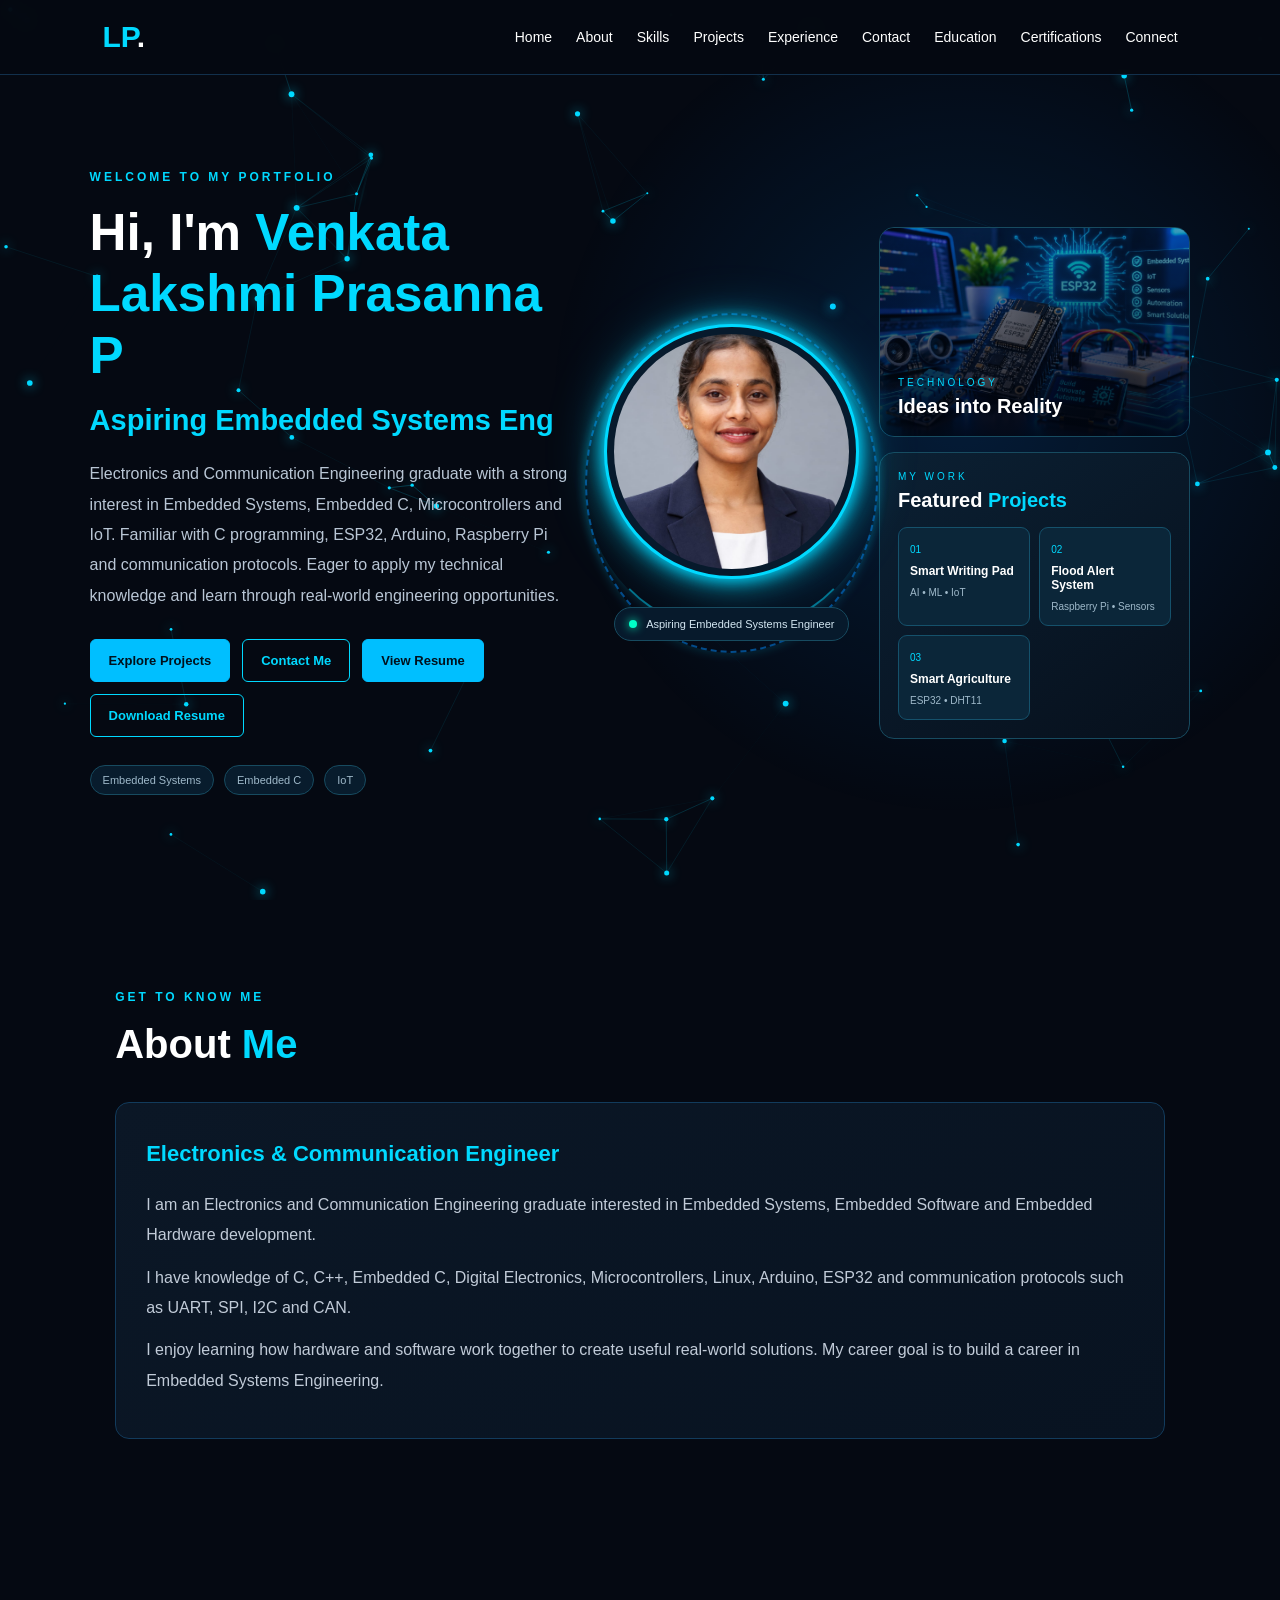
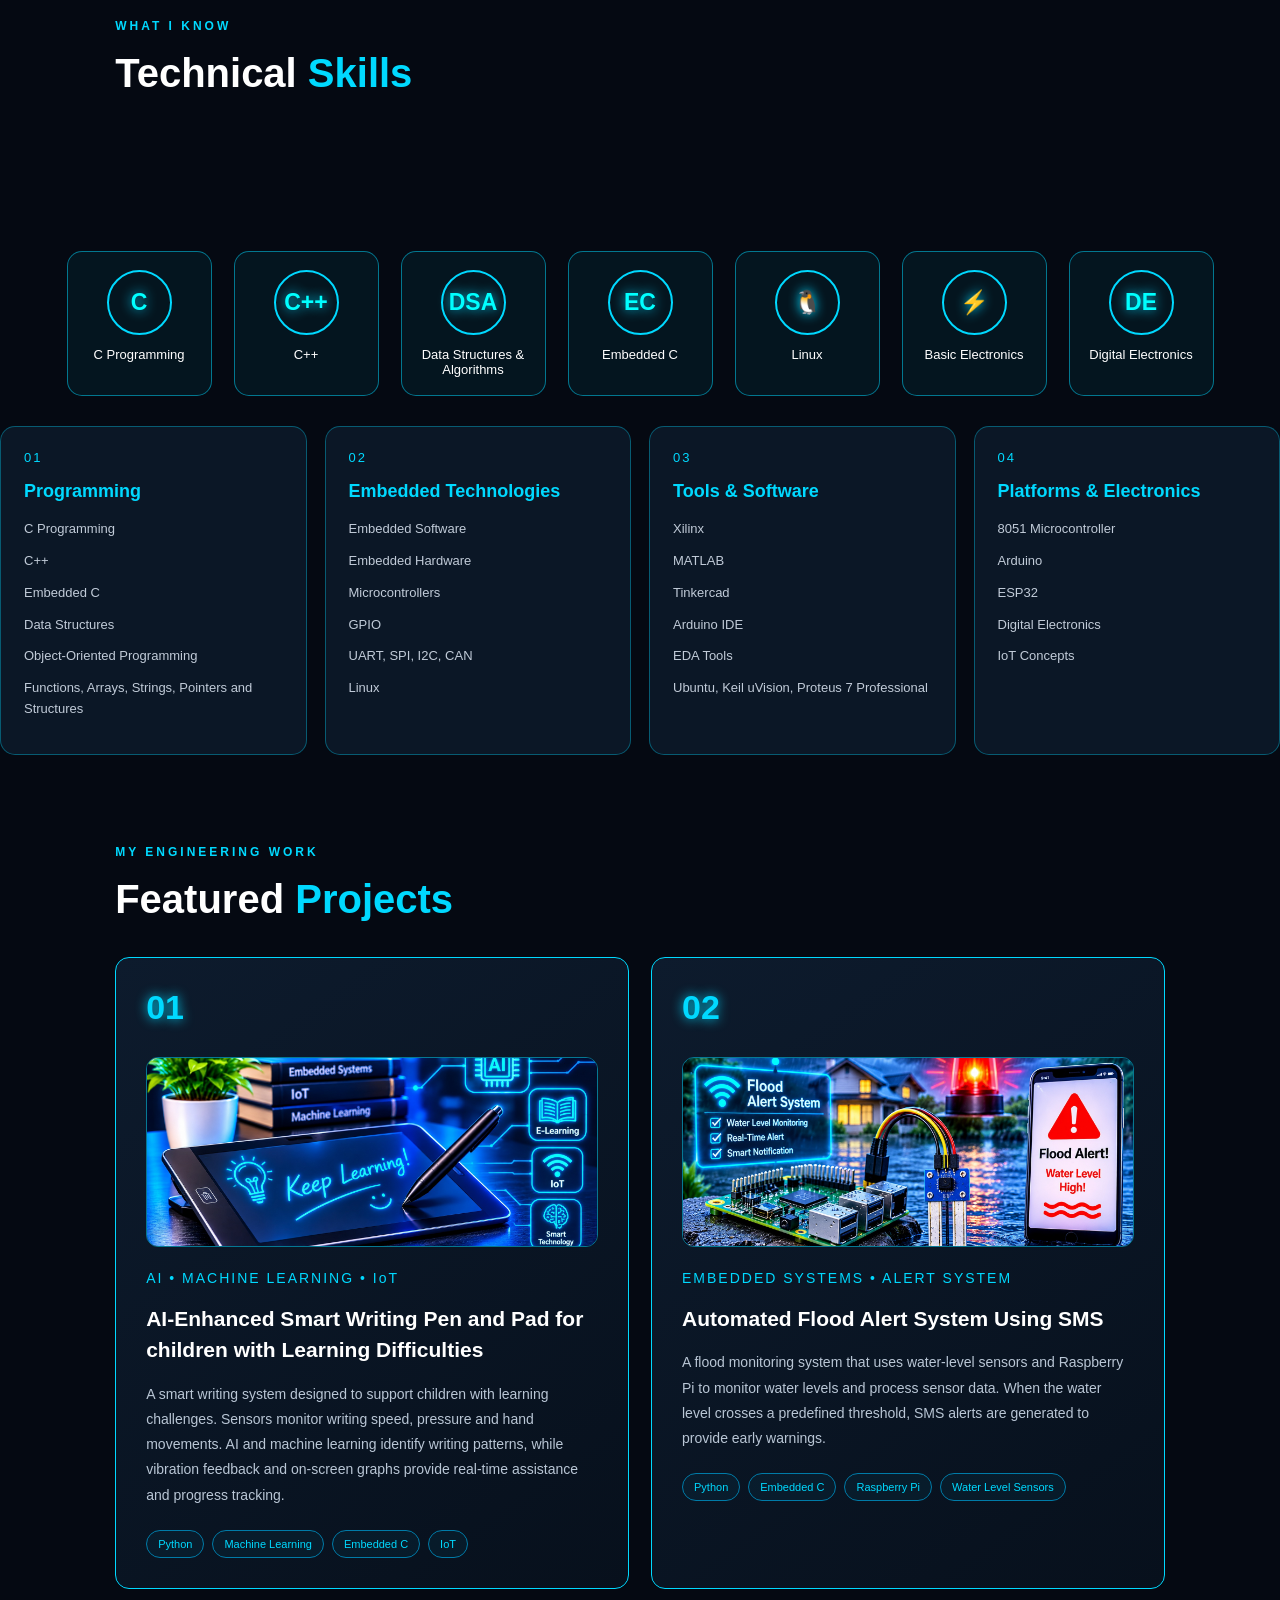
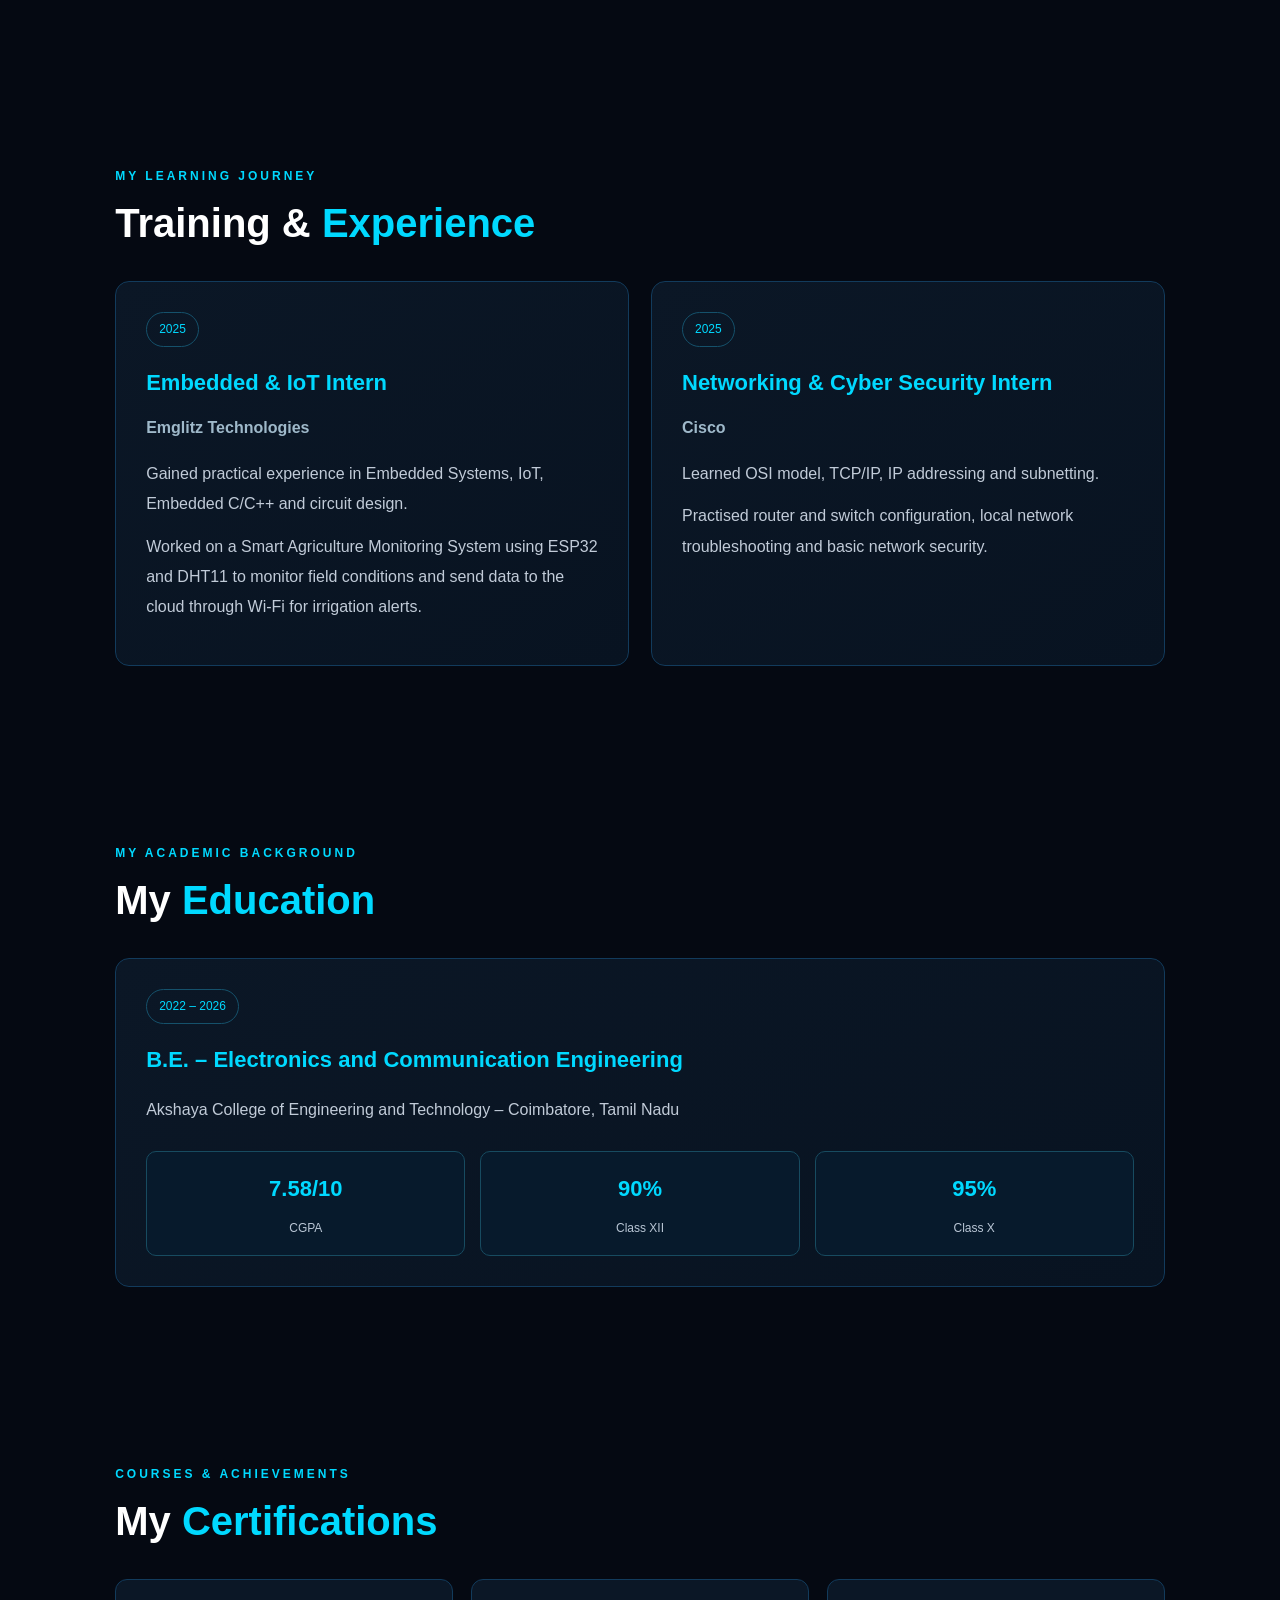
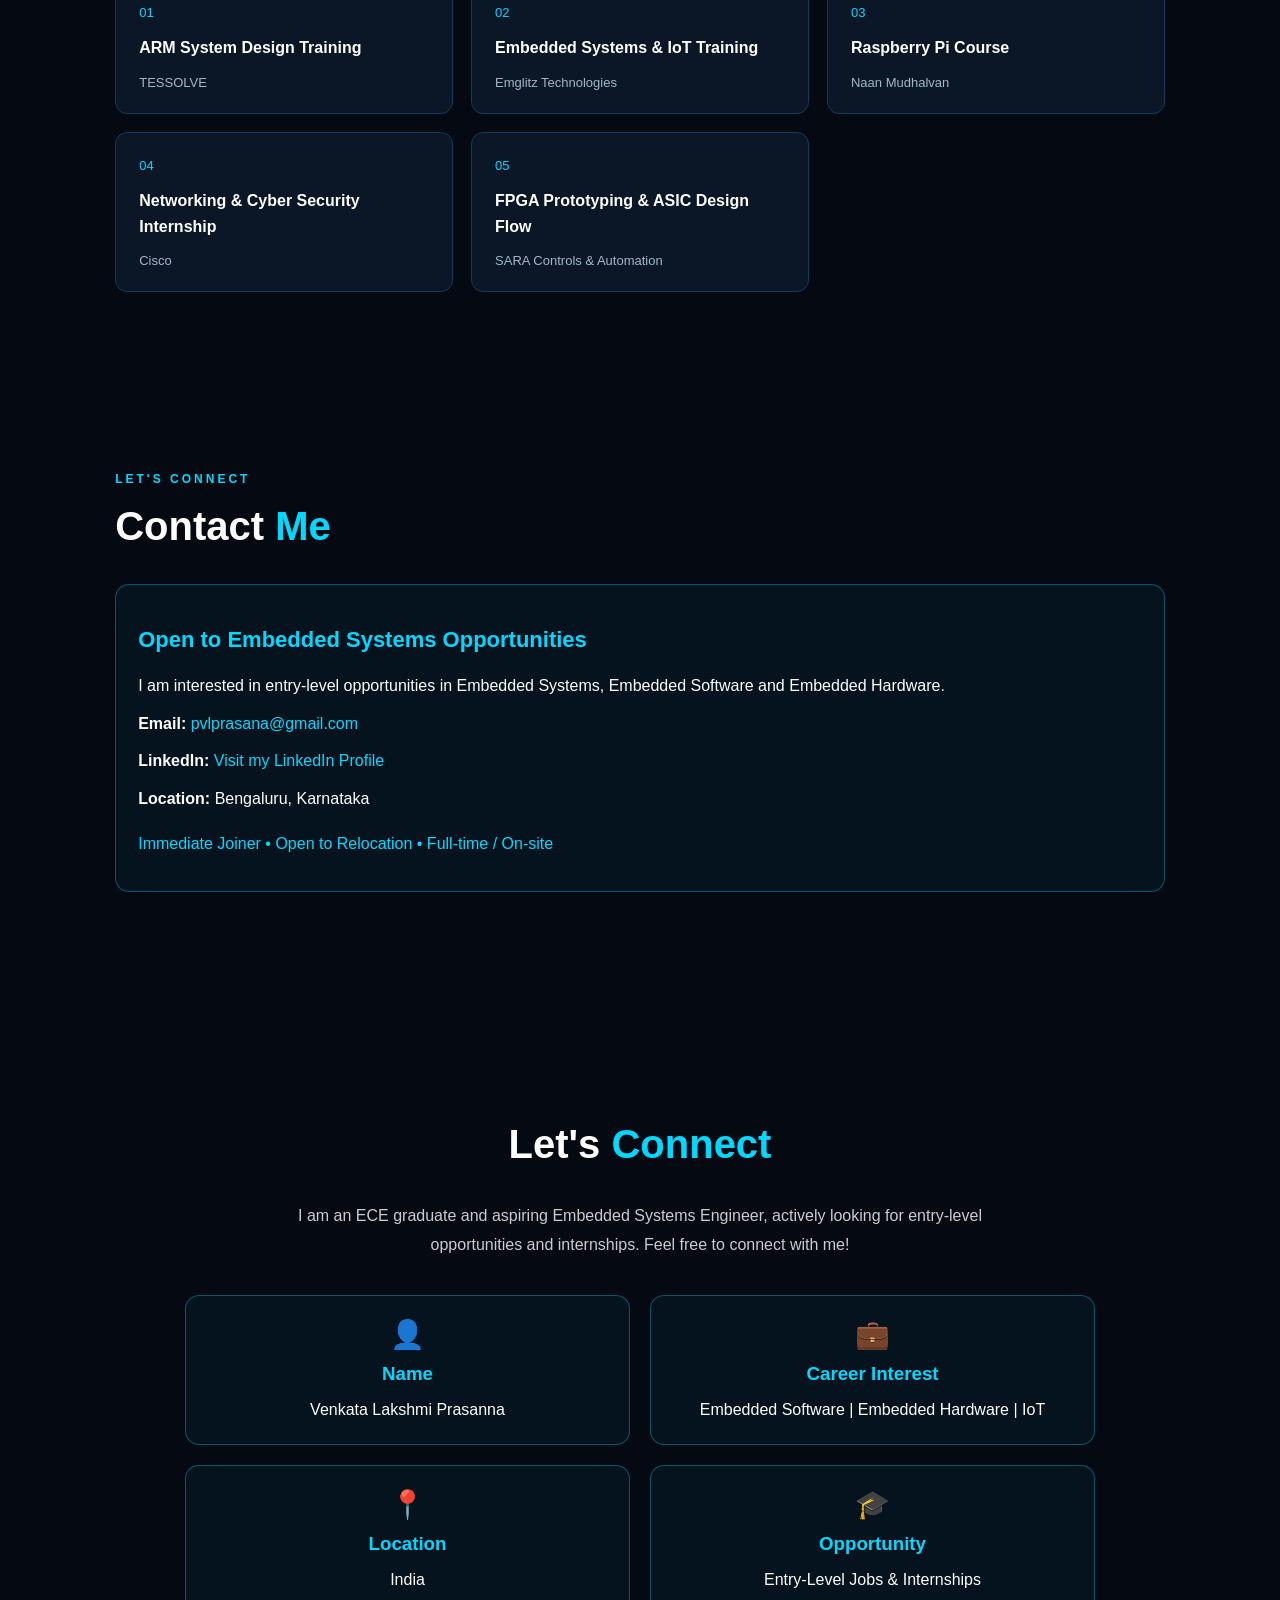
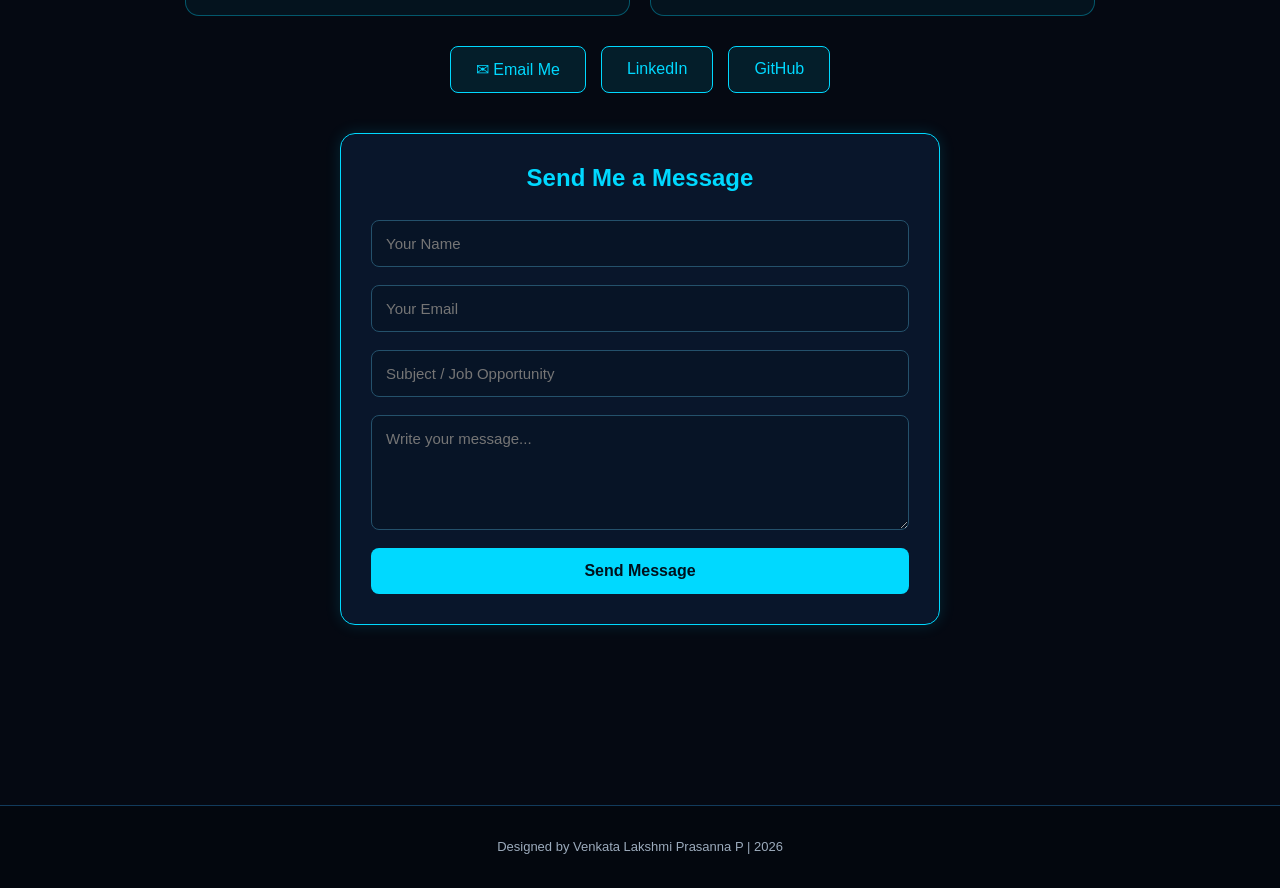
==== commit 395296c2: "Fix profile image path" ====
--- a/index.html
+++ b/index.html
@@ -94,11 +94,10 @@
                     <div class="orbit orbit-two"></div>
 
                     <div class="profile-frame">
-                        <img
-                            src="./images/profile.jpg"
-                            alt="Venkata Lakshmi Prasanna"
-                            class="profile-photo"
-                        >
+                        <img src="./profile.jpg"
+    alt="Venkata Lakshmi Prasanna"
+    class="profile-photo"
+>
                     </div>
 
                     <div class="profile-caption">
@@ -184,7 +183,9 @@
         <section id="skills" class="section">
             <p class="section-label">WHAT I KNOW</p>
             <h2 class="section-title">Technical <span>Skills</span></h2>
-<!-- TECHNICAL SKILLS -->
+</section>
+
+            <!-- TECHNICAL SKILLS -->
 <div class="technical-skills-list">
 
 <!-- PASTE ANIMATED ICONS HERE -->
@@ -277,6 +278,7 @@
                 </div>
 
             </div>
+    
         </section>
 
         <!-- PROJECTS SECTION -->
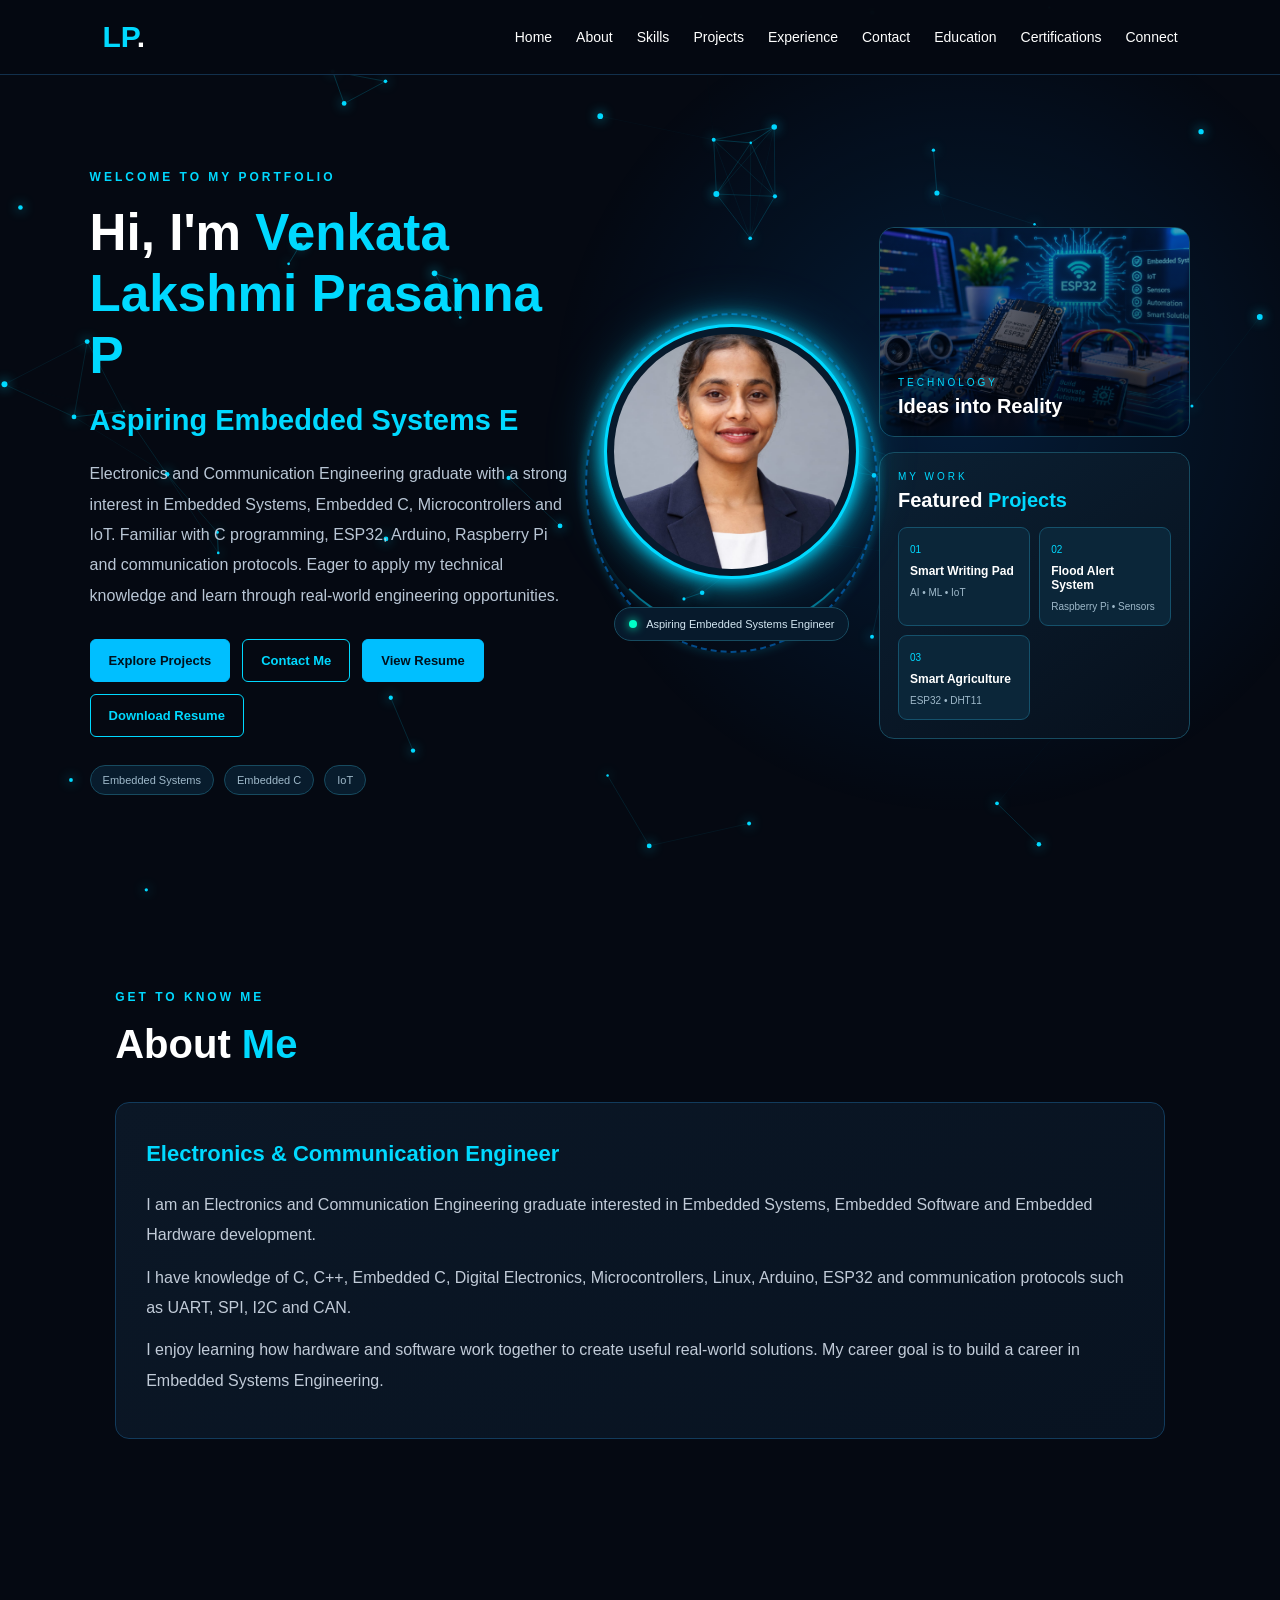
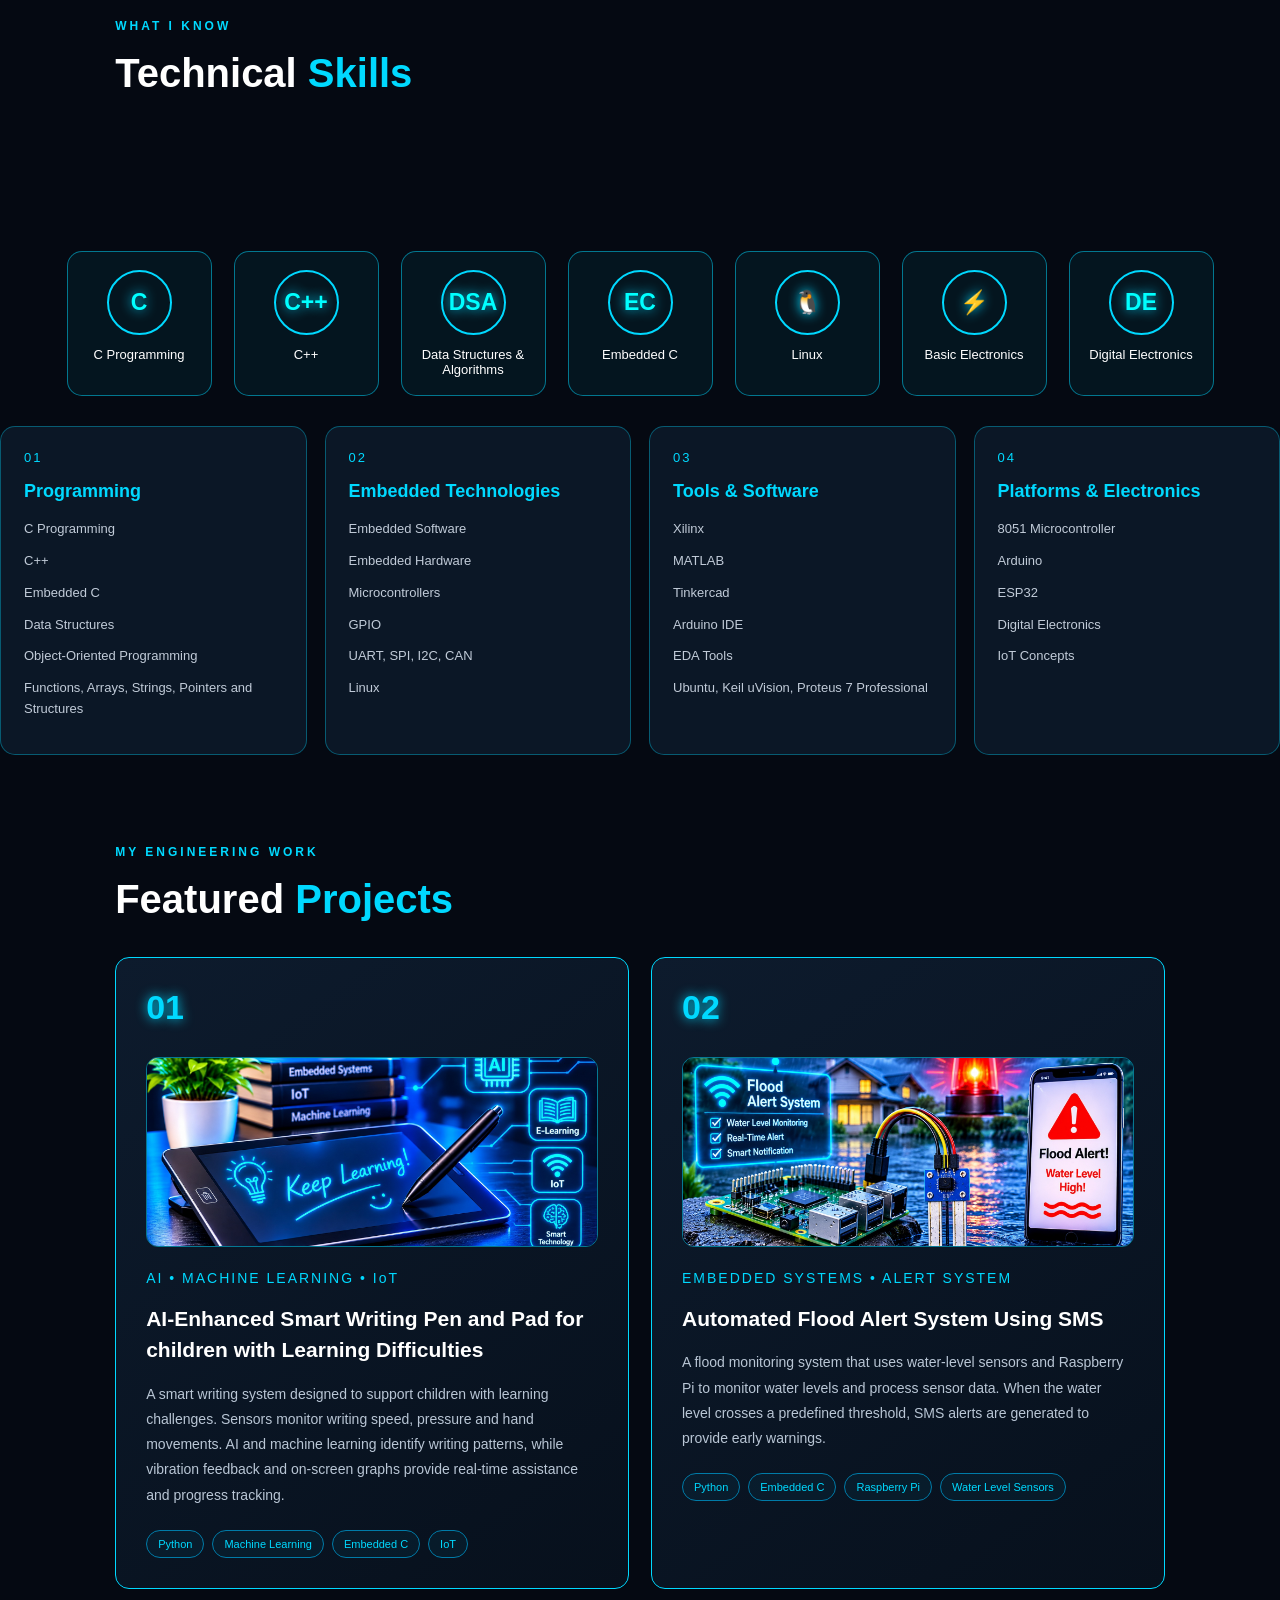
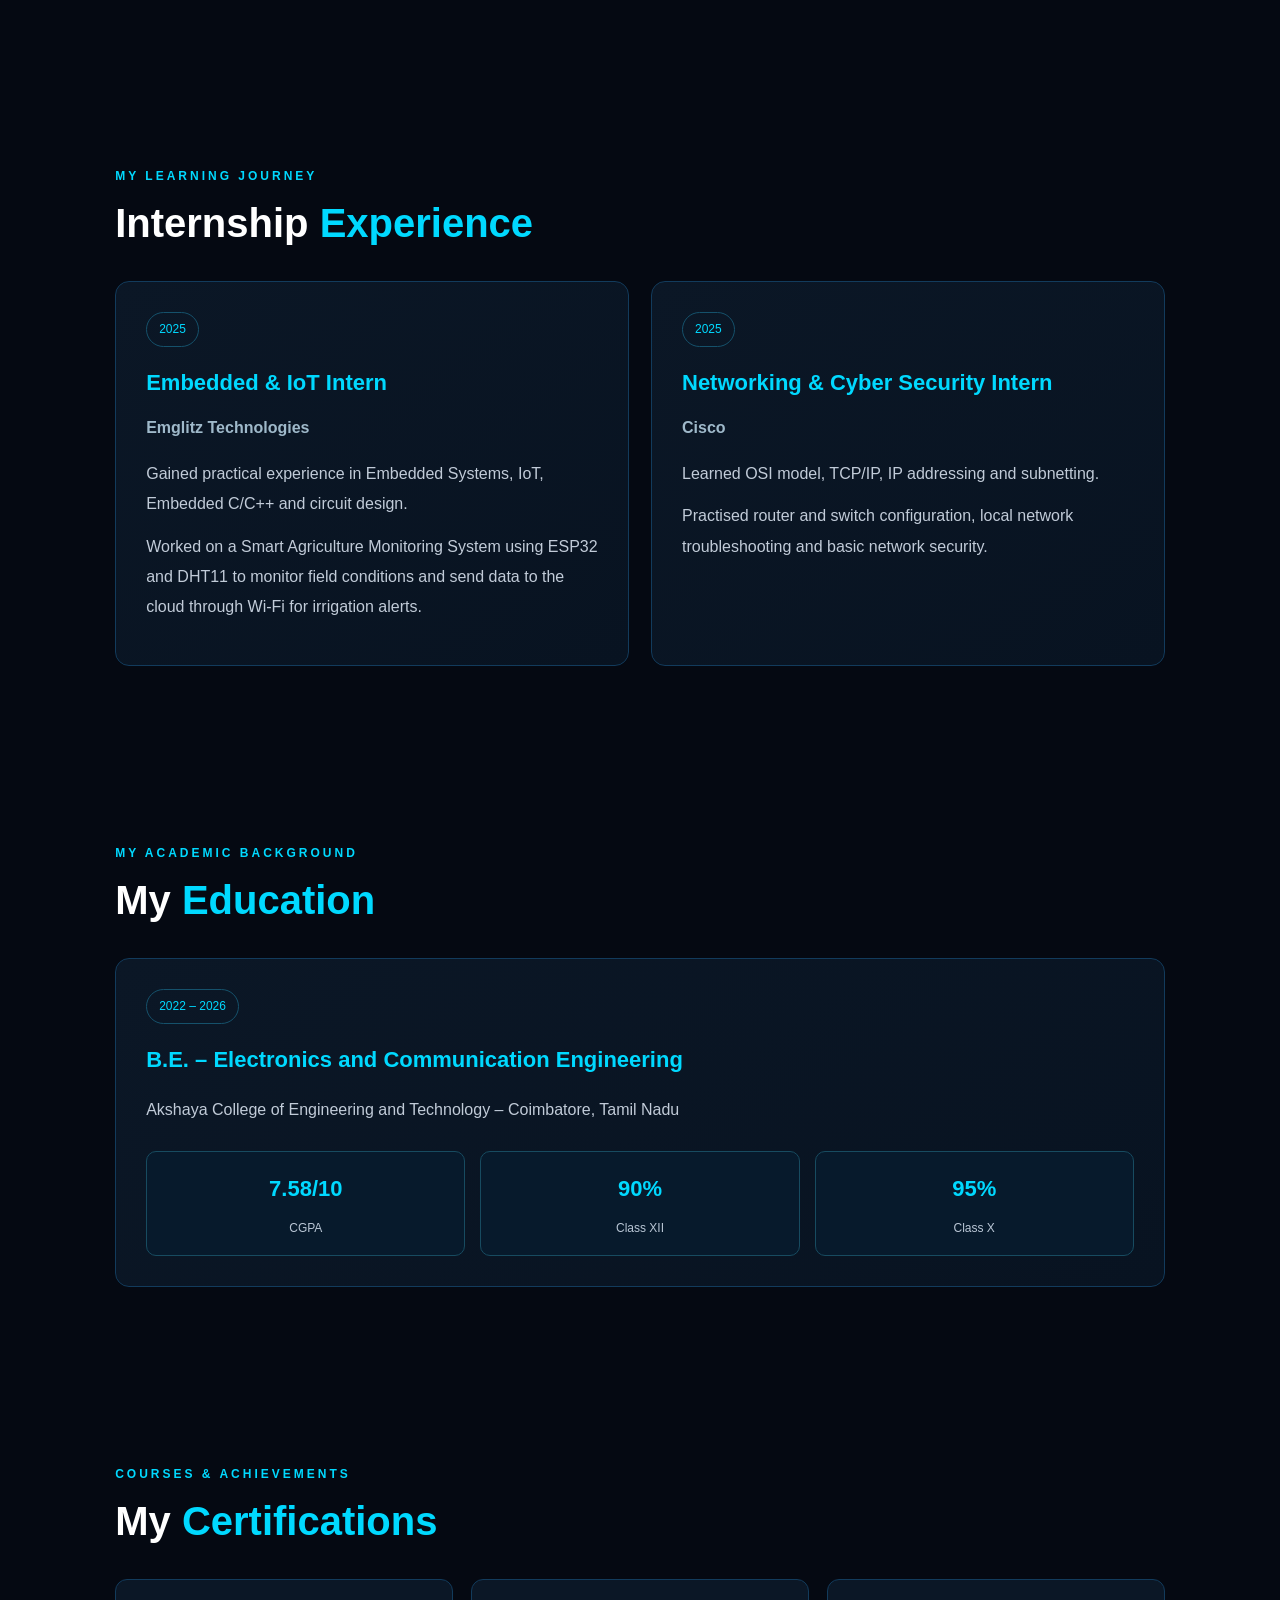
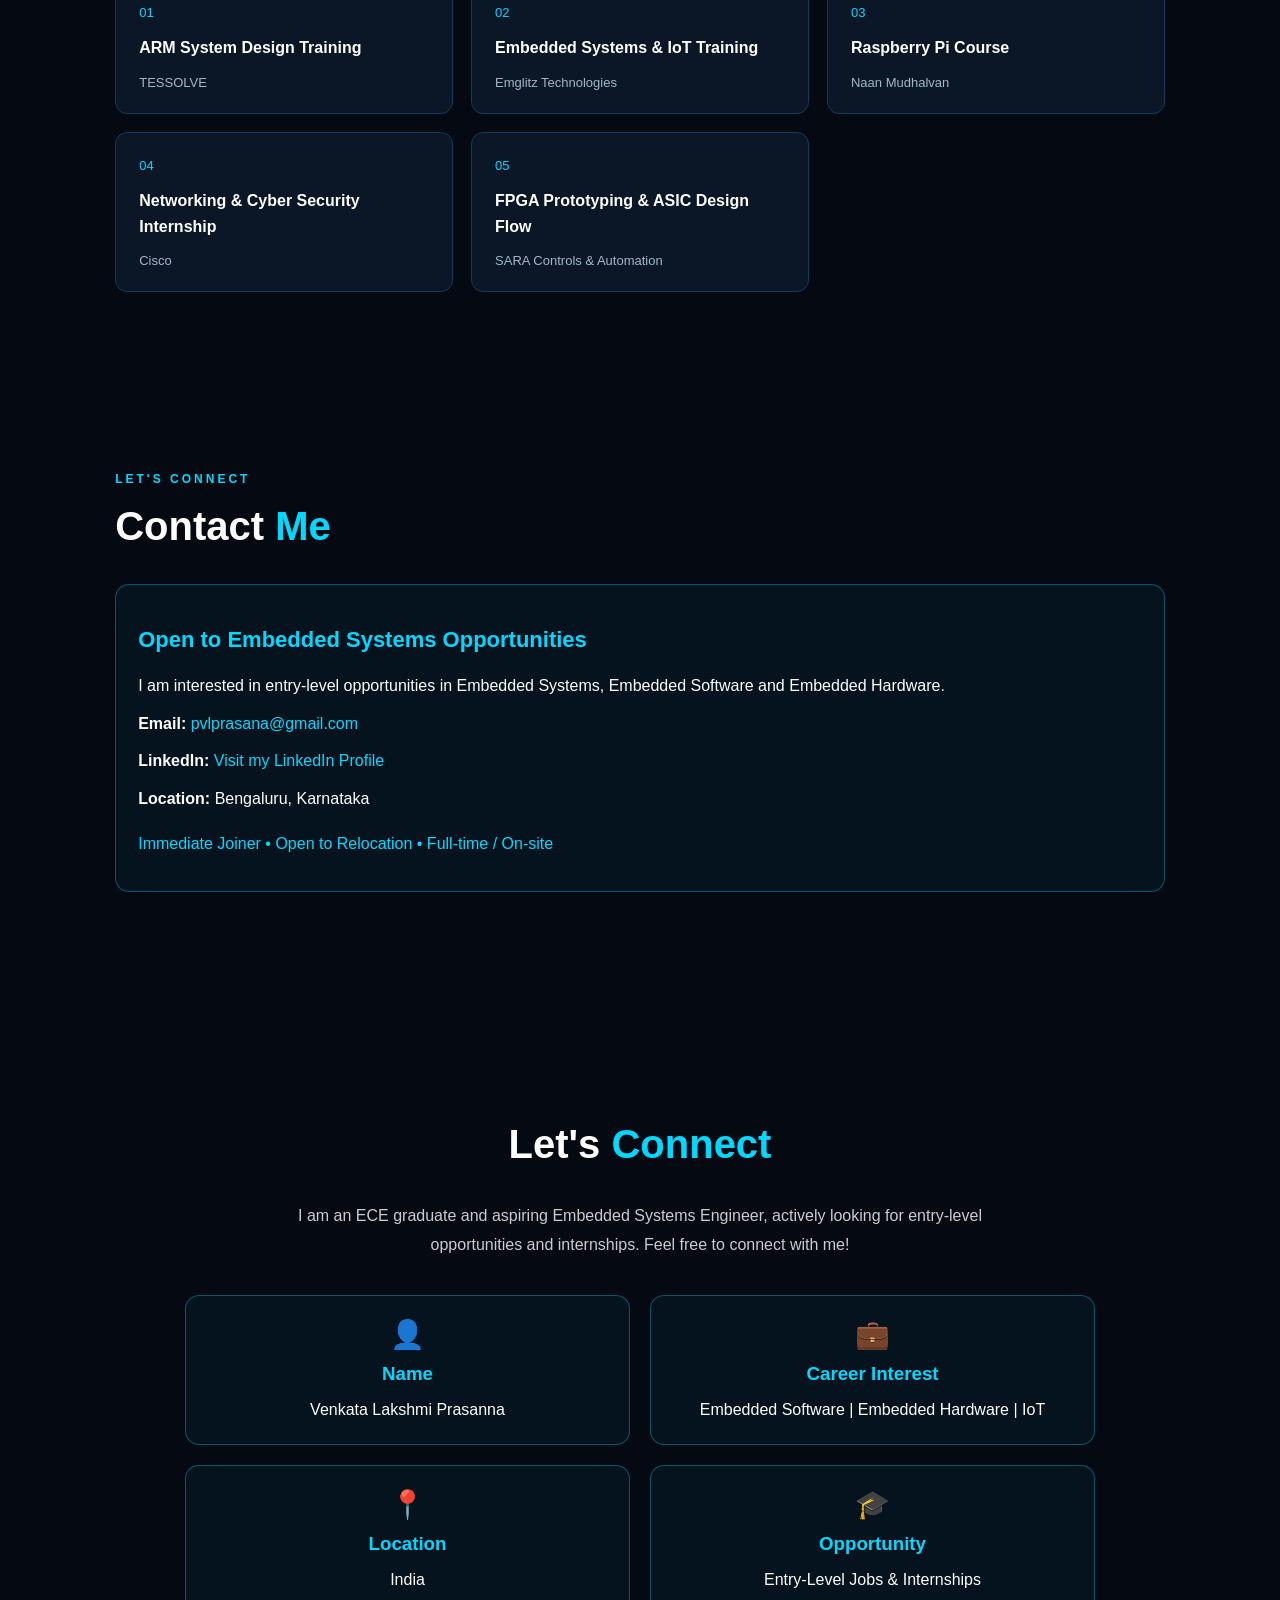
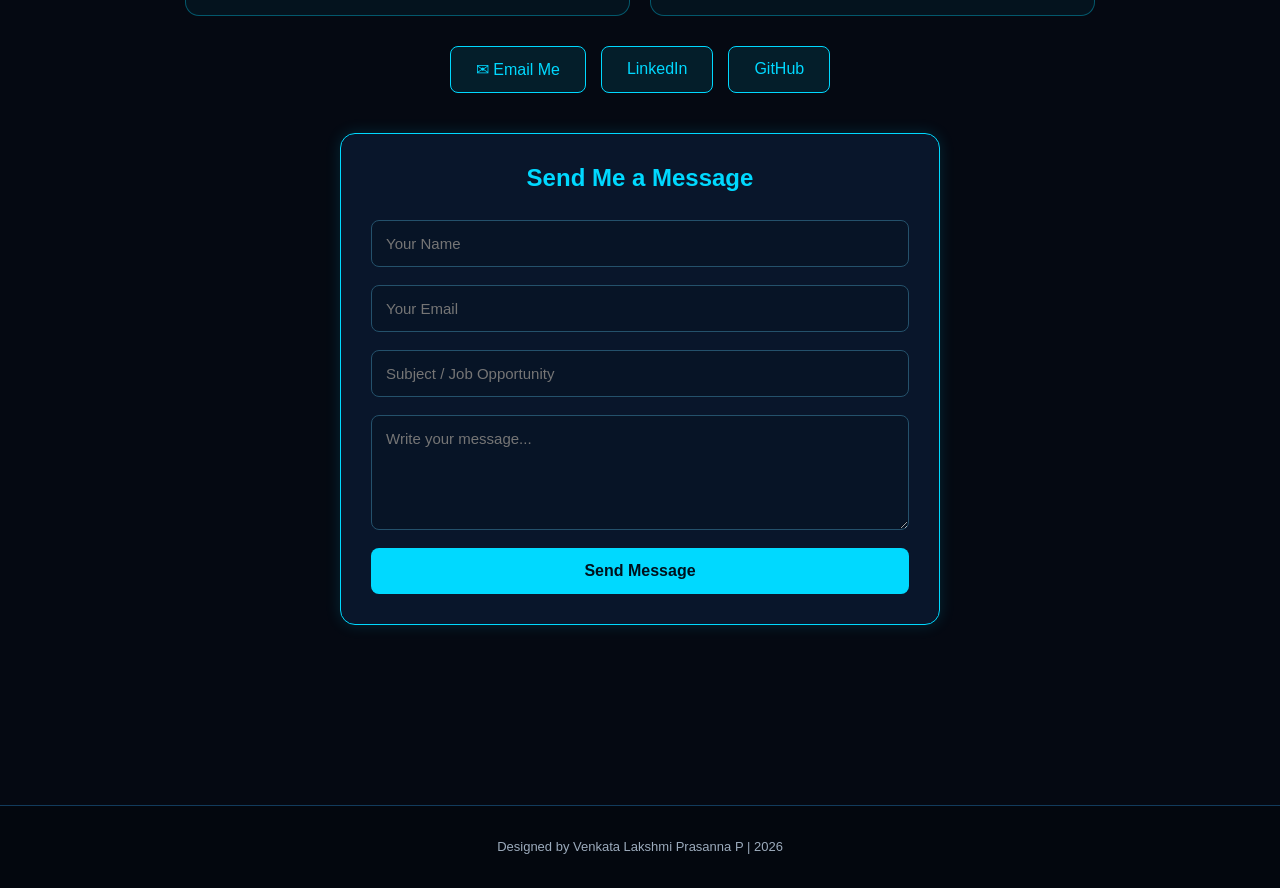
==== commit 583345d0: "Updated internship section" ====
--- a/index.html
+++ b/index.html
@@ -351,7 +351,7 @@
         <!-- EXPERIENCE SECTION -->
         <section id="experience" class="section">
             <p class="section-label">MY LEARNING JOURNEY</p>
-            <h2 class="section-title">Training & <span>Experience</span></h2>
+            <h2 class="section-title">Internship <span>Experience</span></h2>
 
             <div class="experience-grid">
 
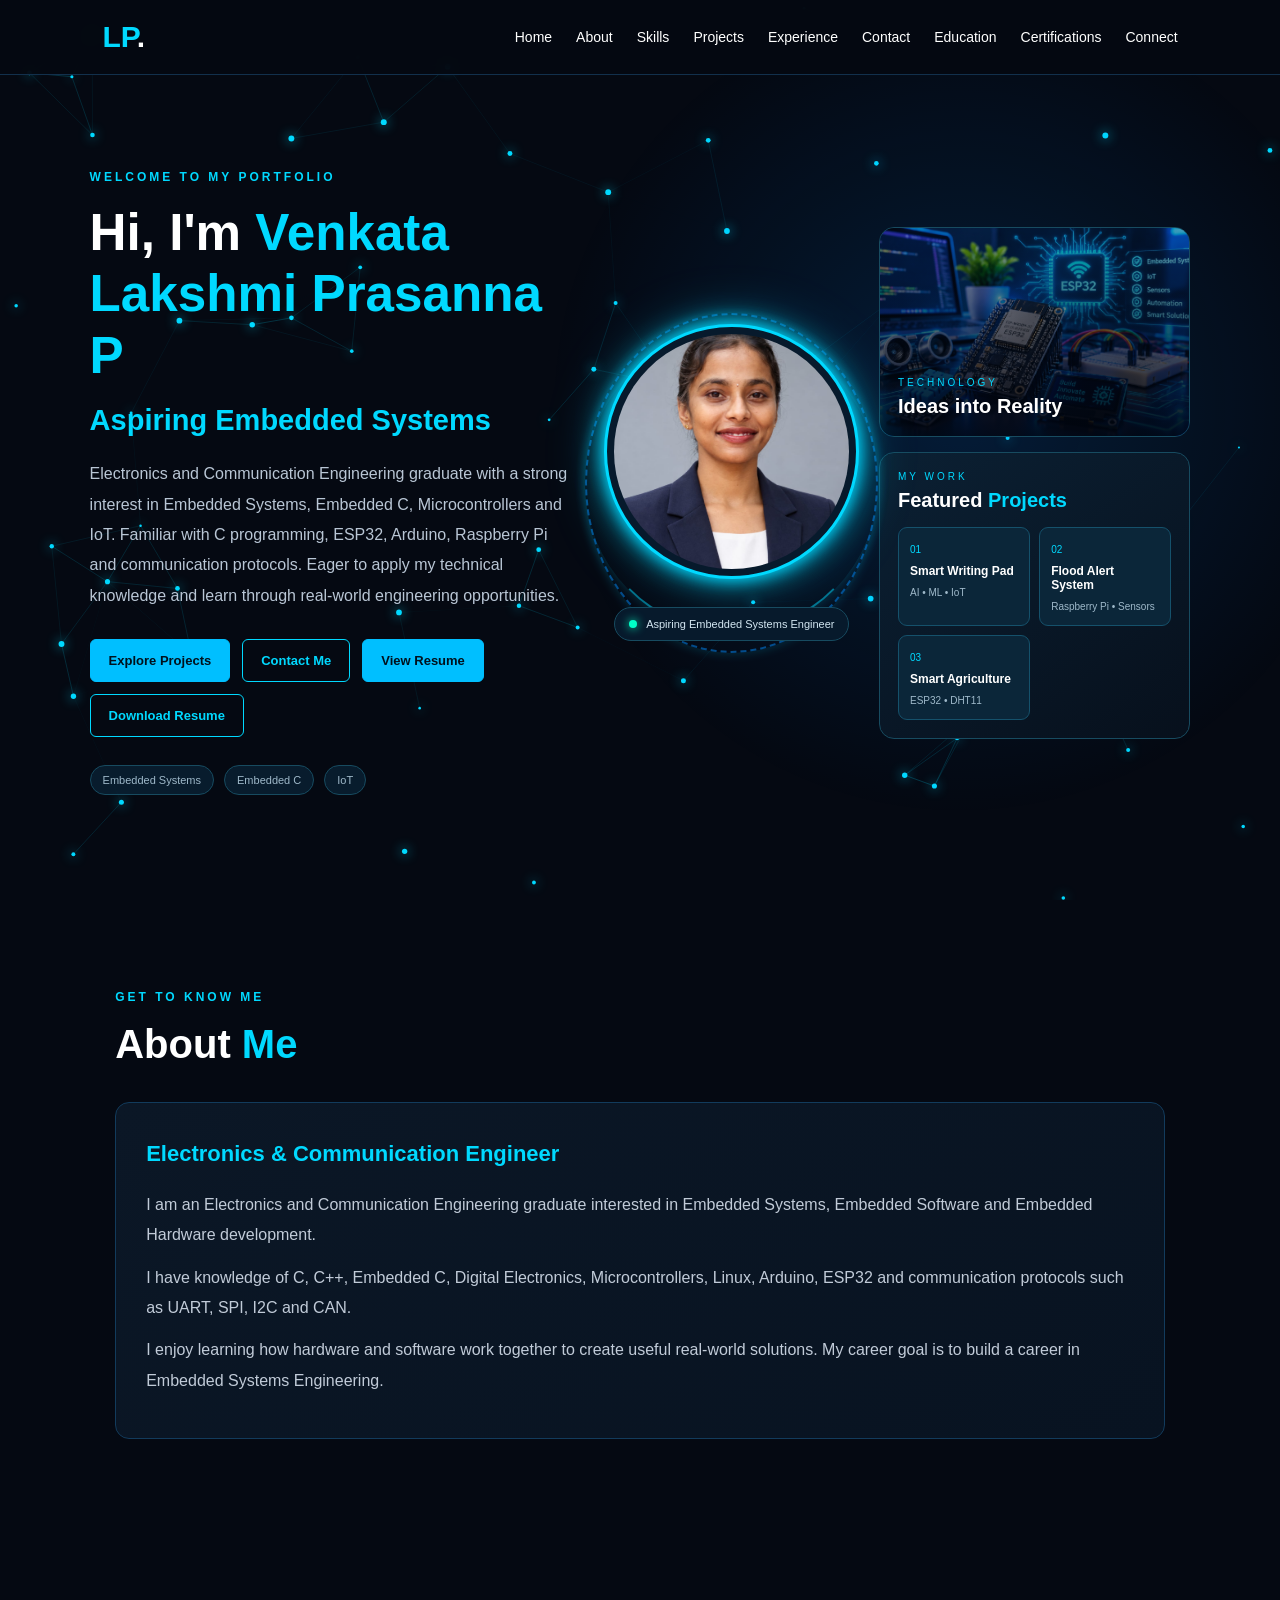
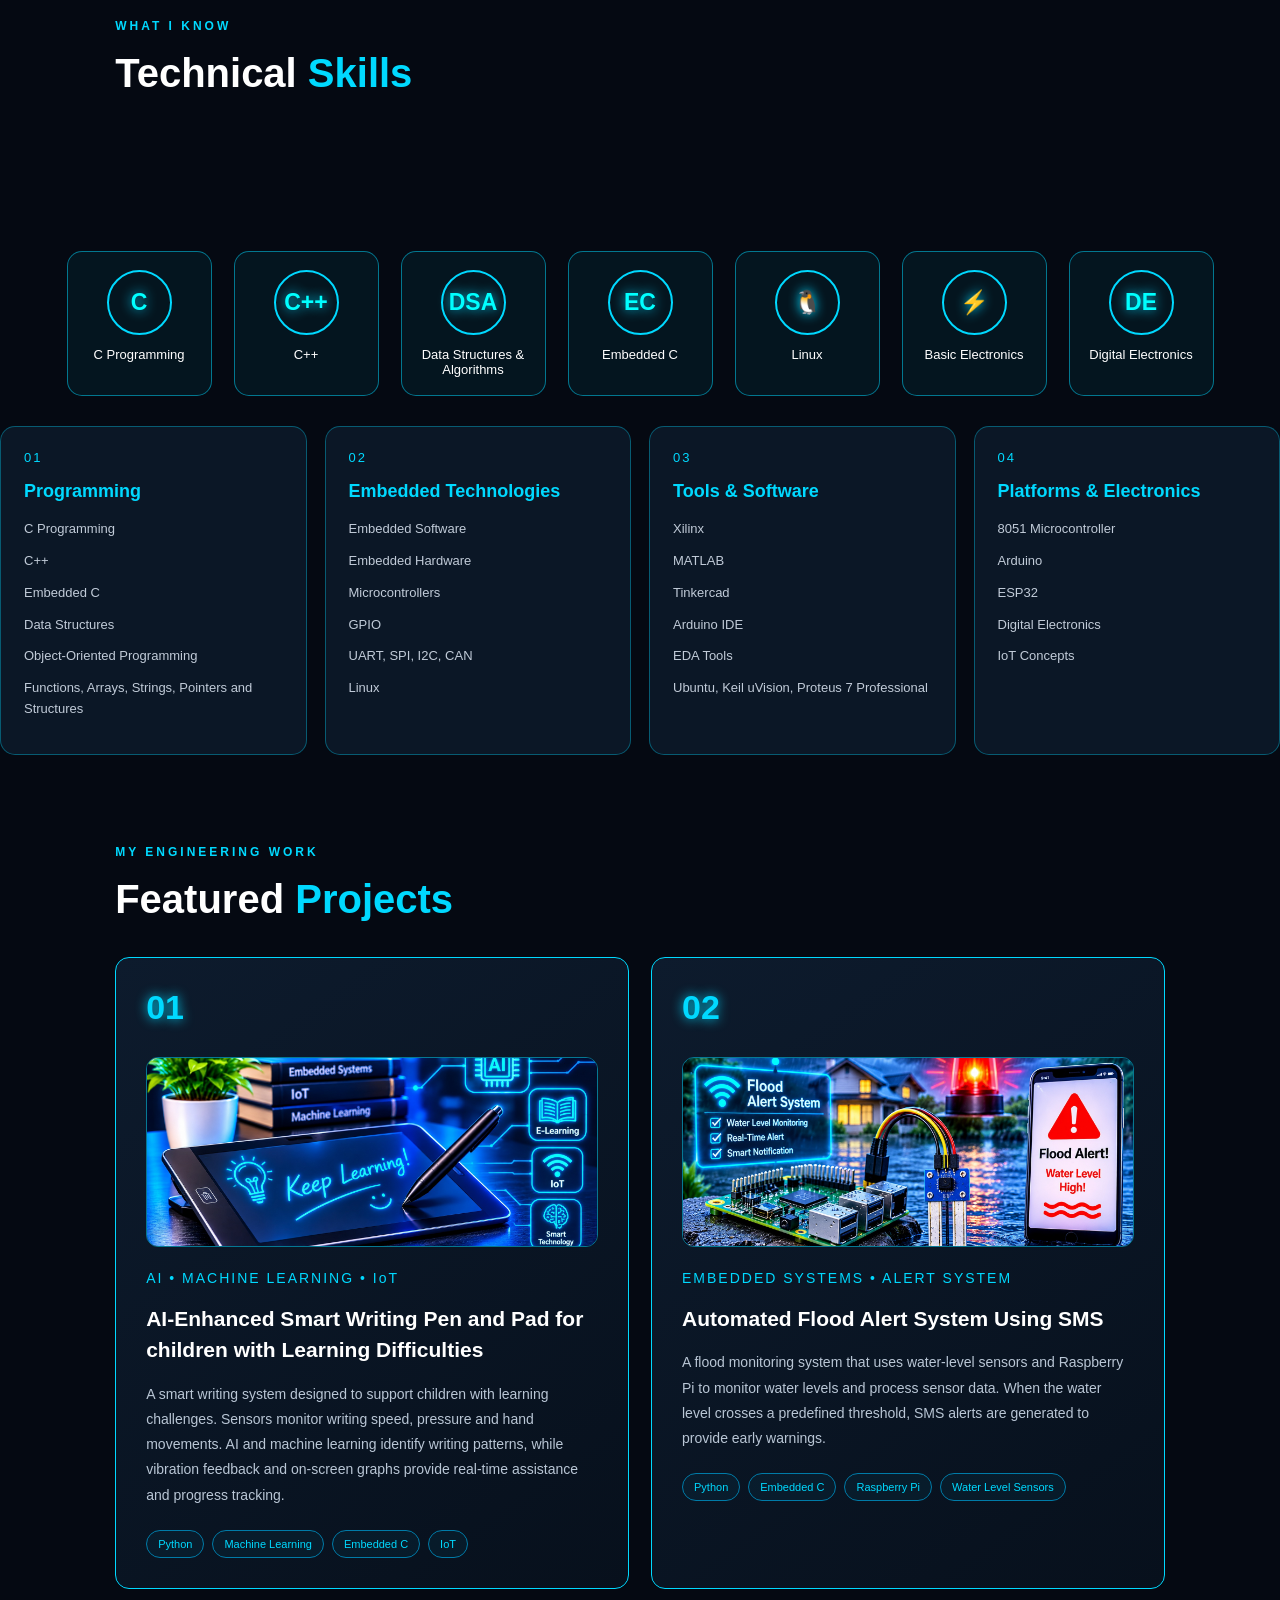
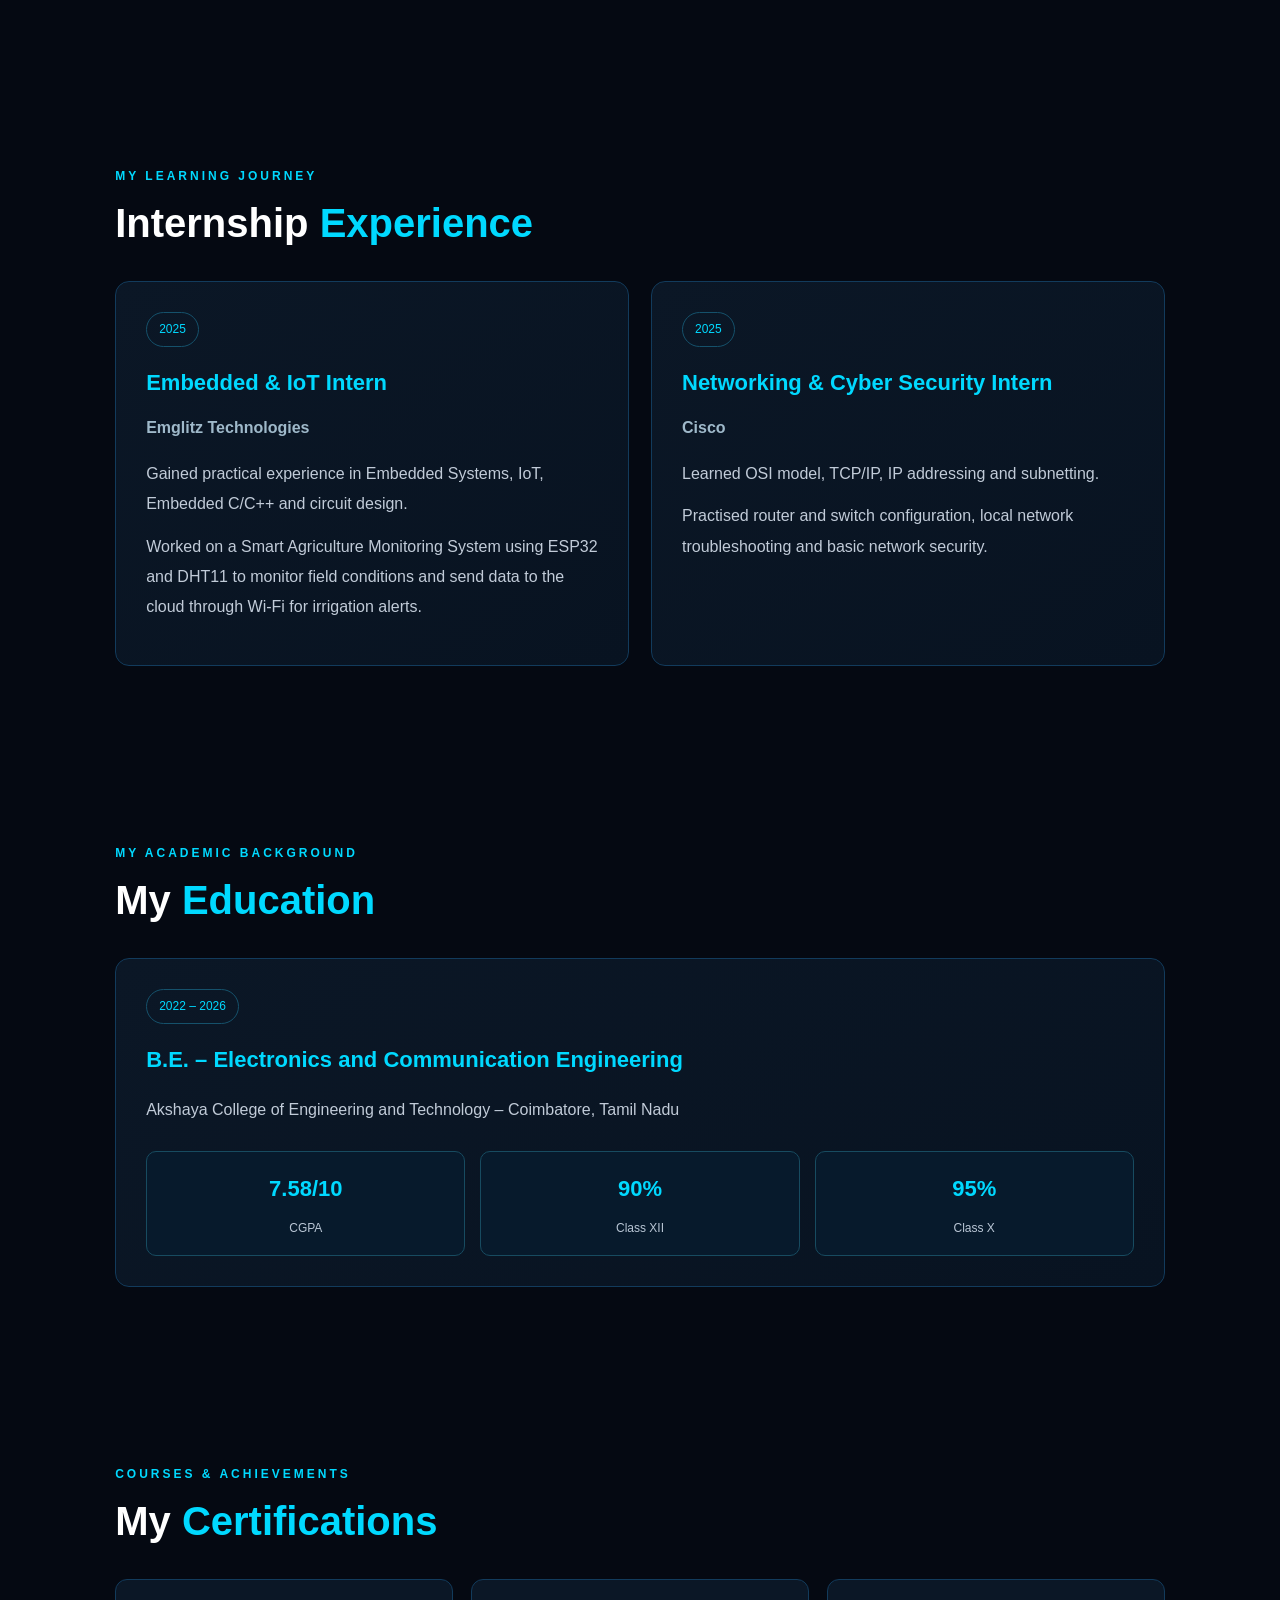
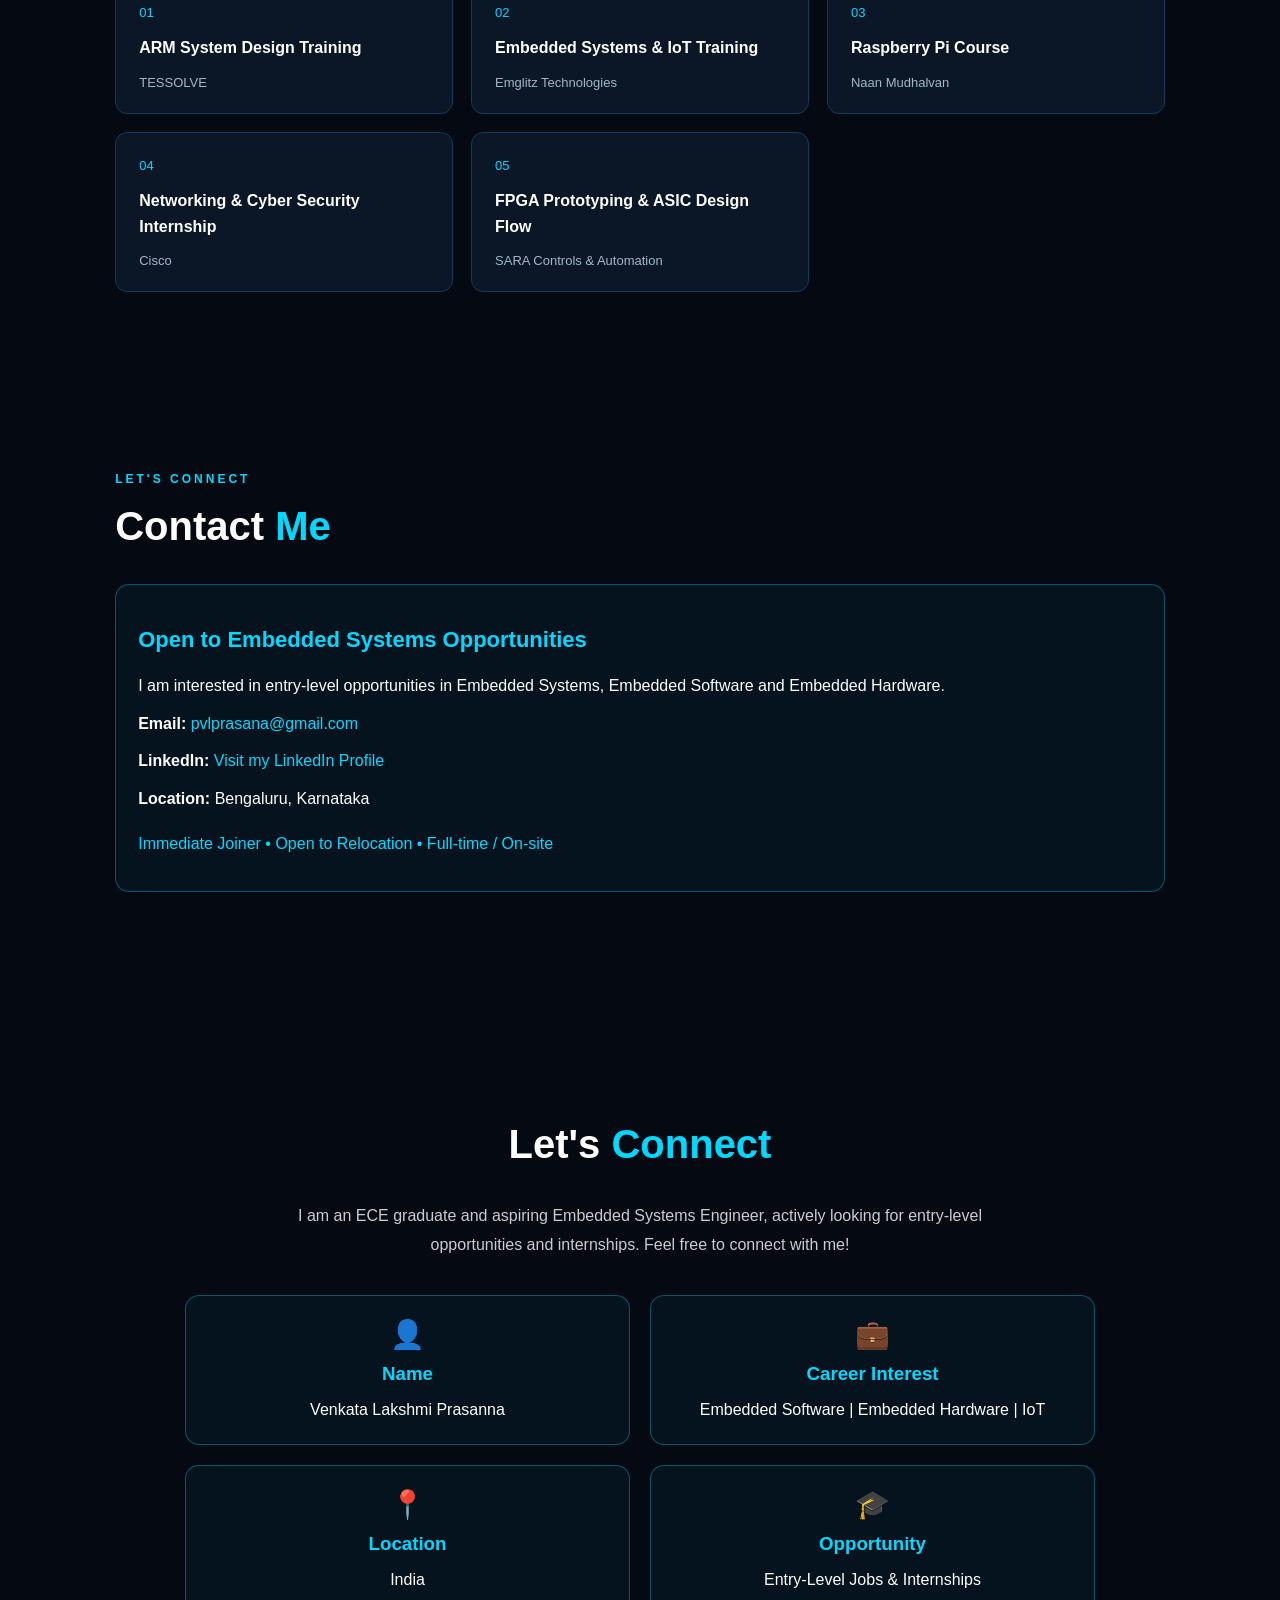
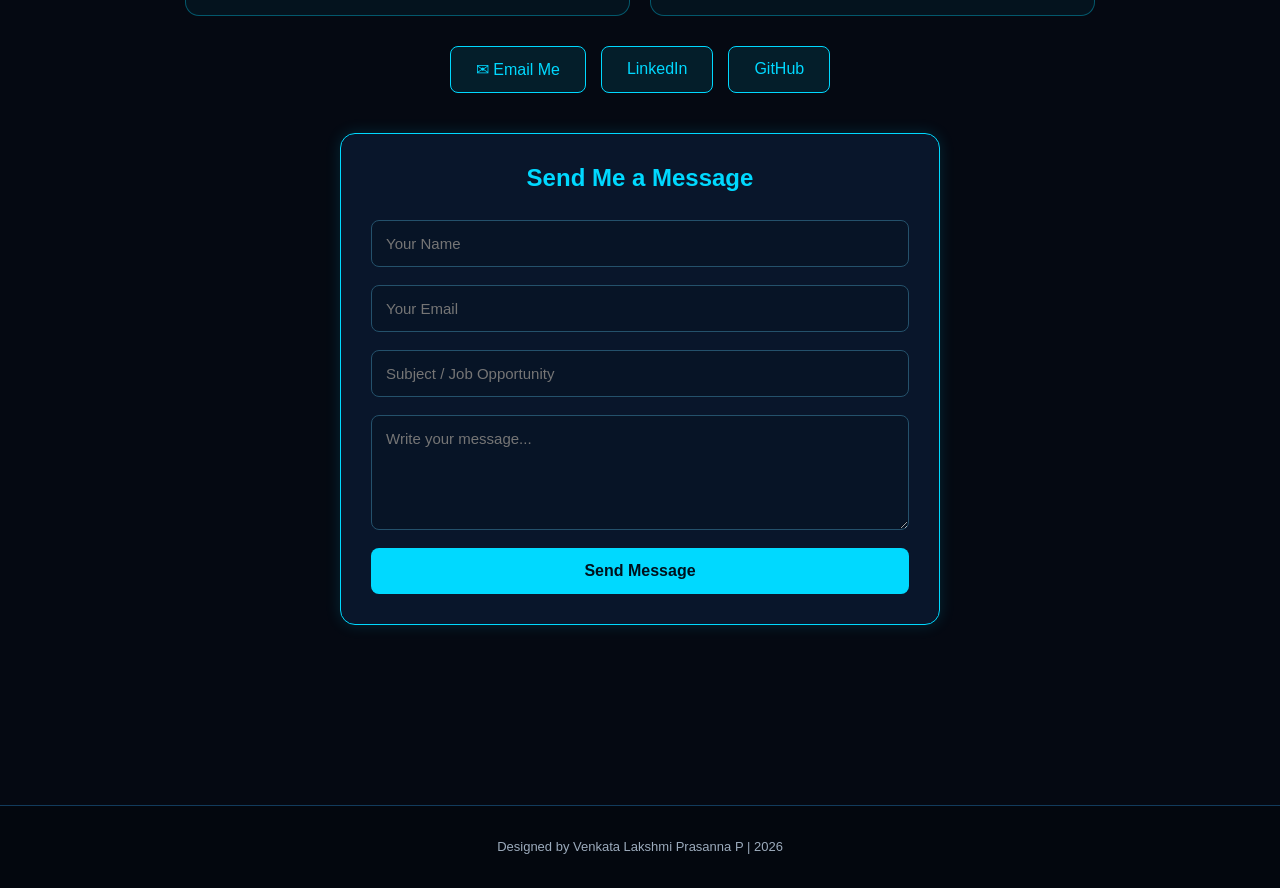
==== commit c00cda6e: "Correct profile image path" ====
--- a/index.html
+++ b/index.html
@@ -94,10 +94,12 @@
                     <div class="orbit orbit-two"></div>
 
                     <div class="profile-frame">
-                        <img src="./profile.jpg"
+                  <img src="./images/profile.jpg"
     alt="Venkata Lakshmi Prasanna"
     class="profile-photo"
 >
+
+
                     </div>
 
                     <div class="profile-caption">
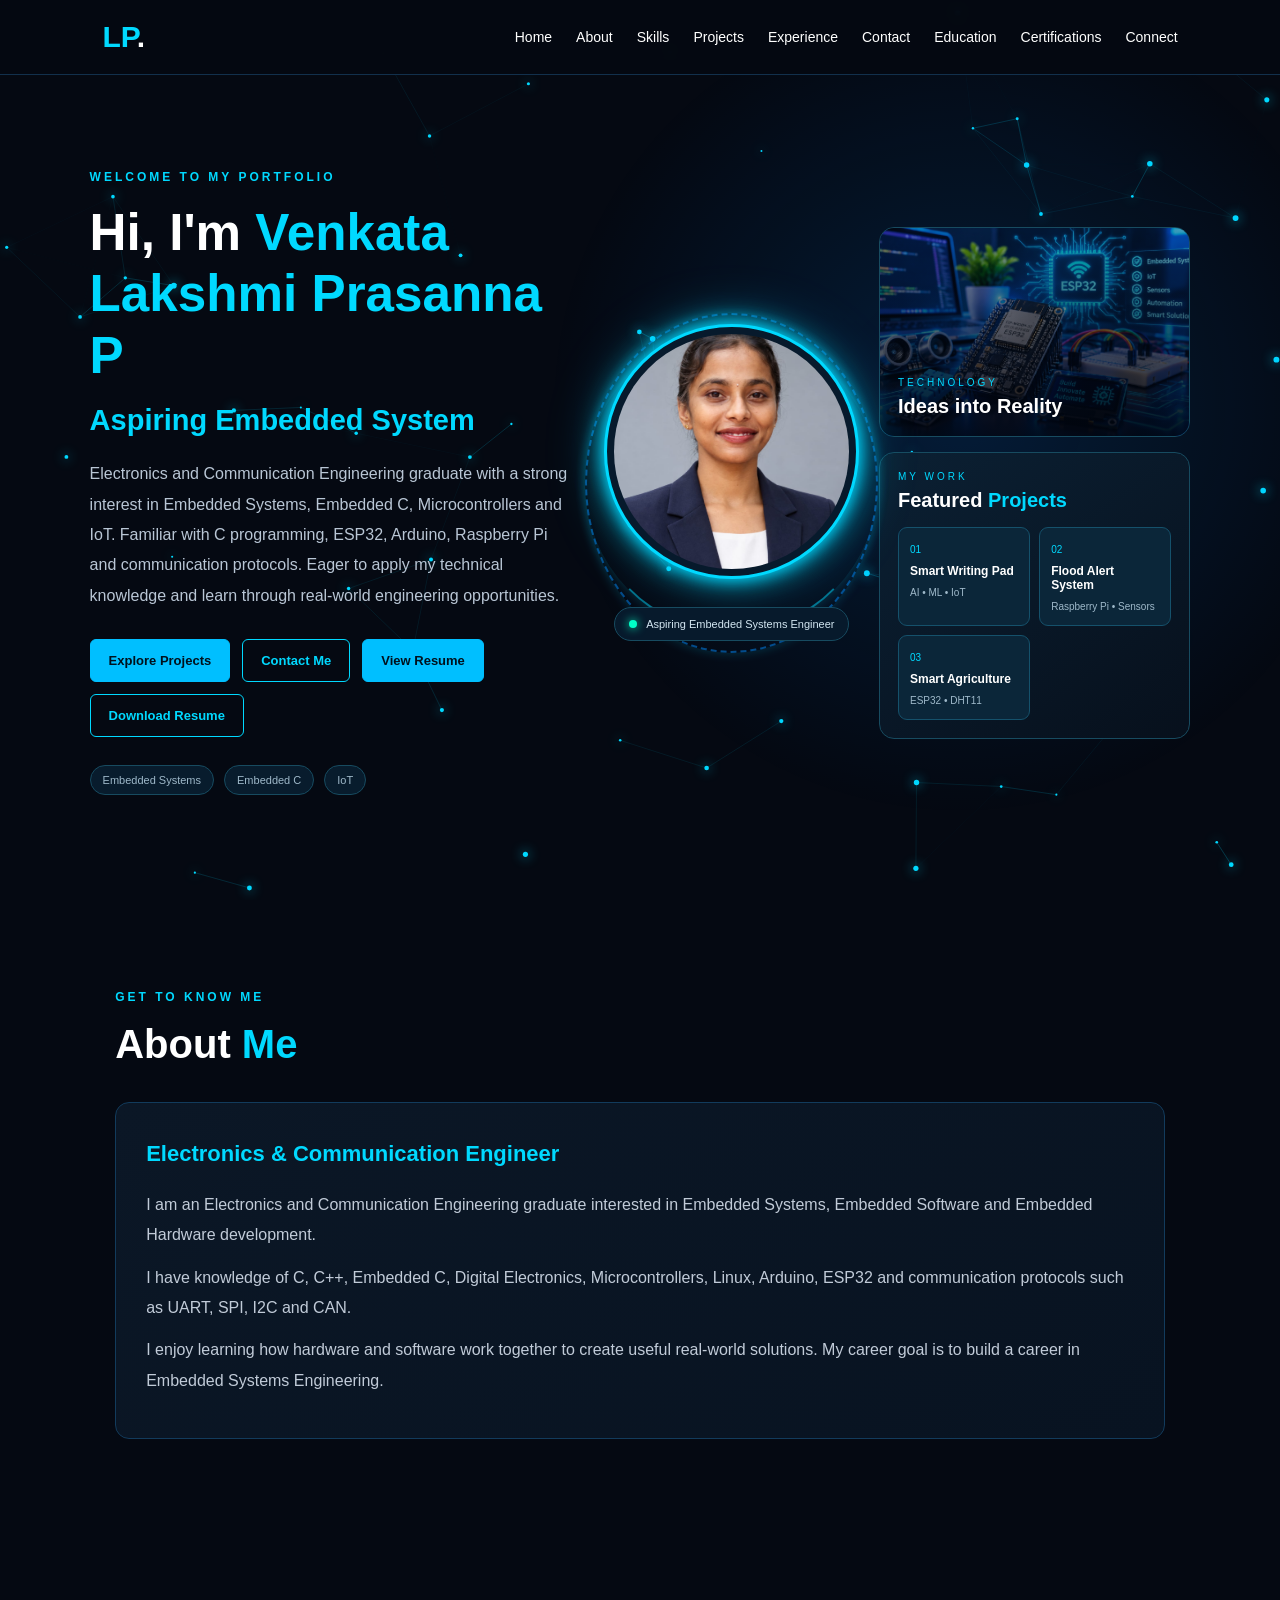
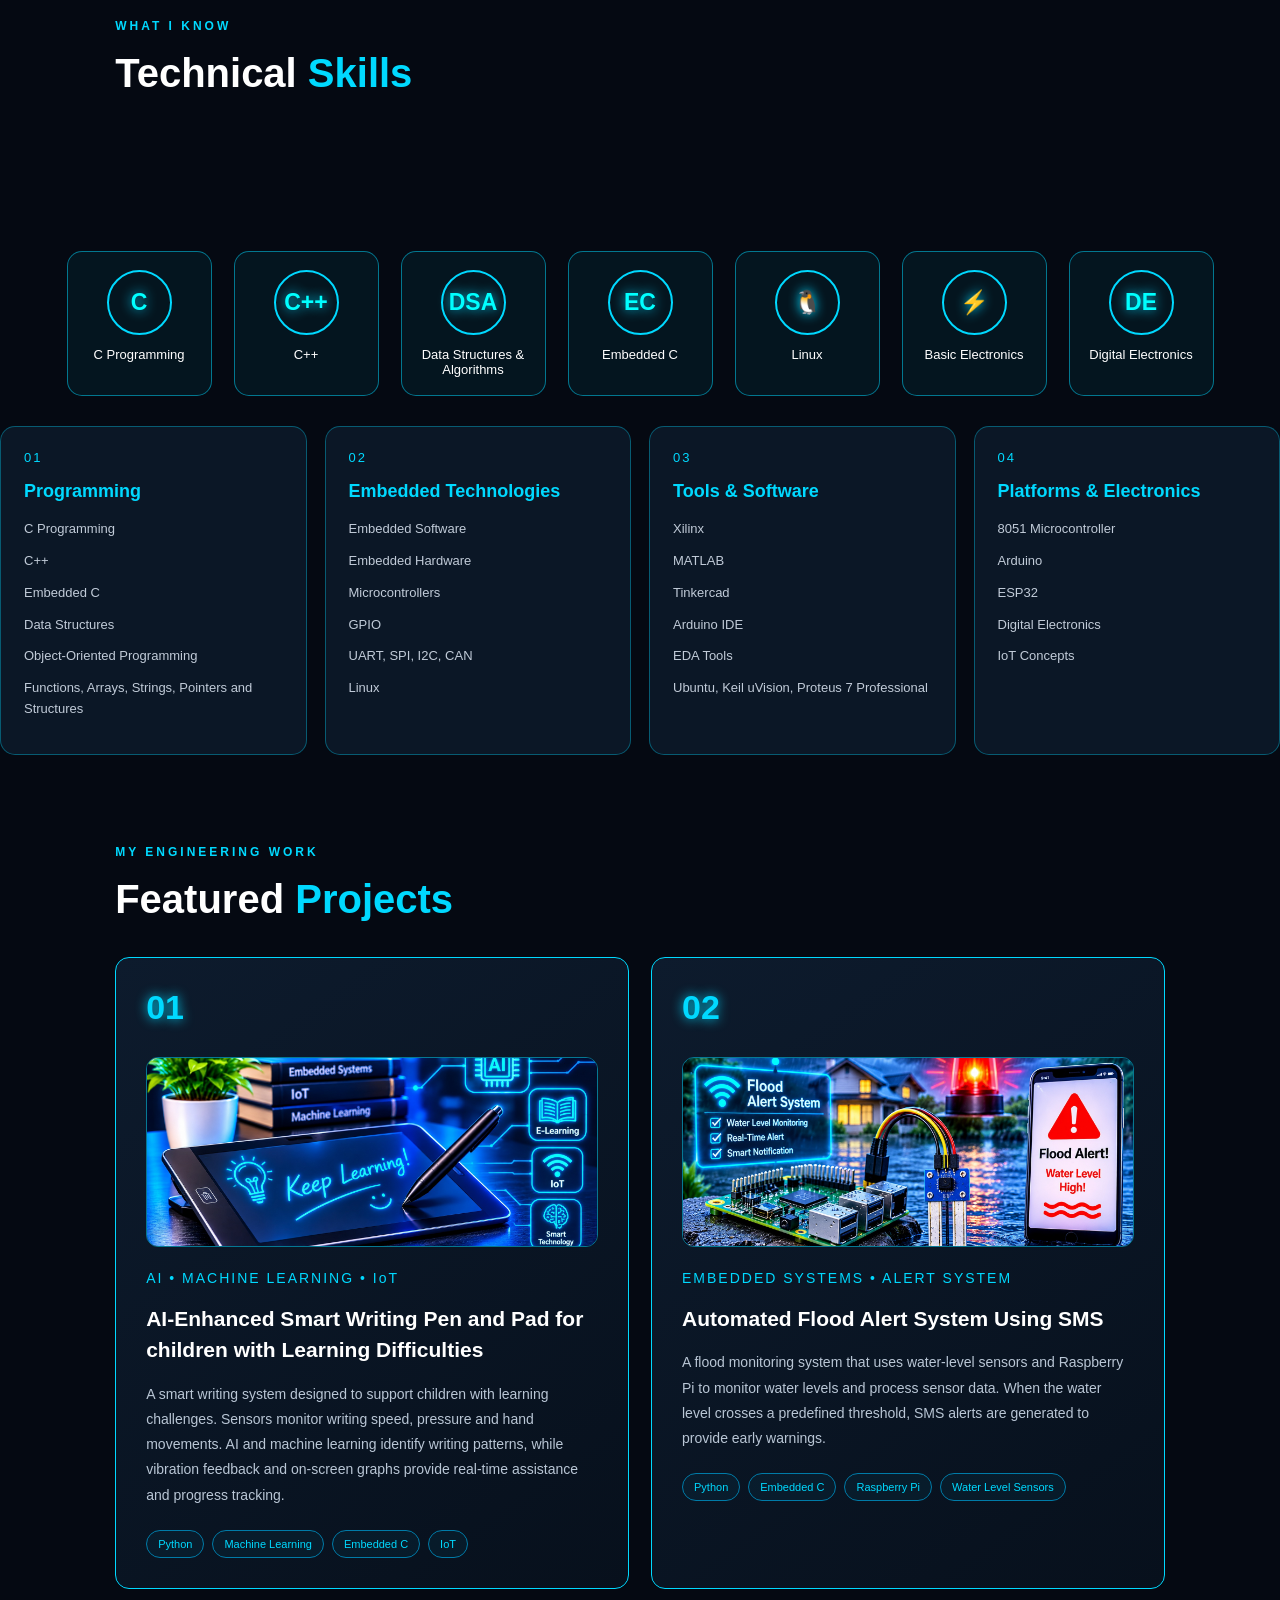
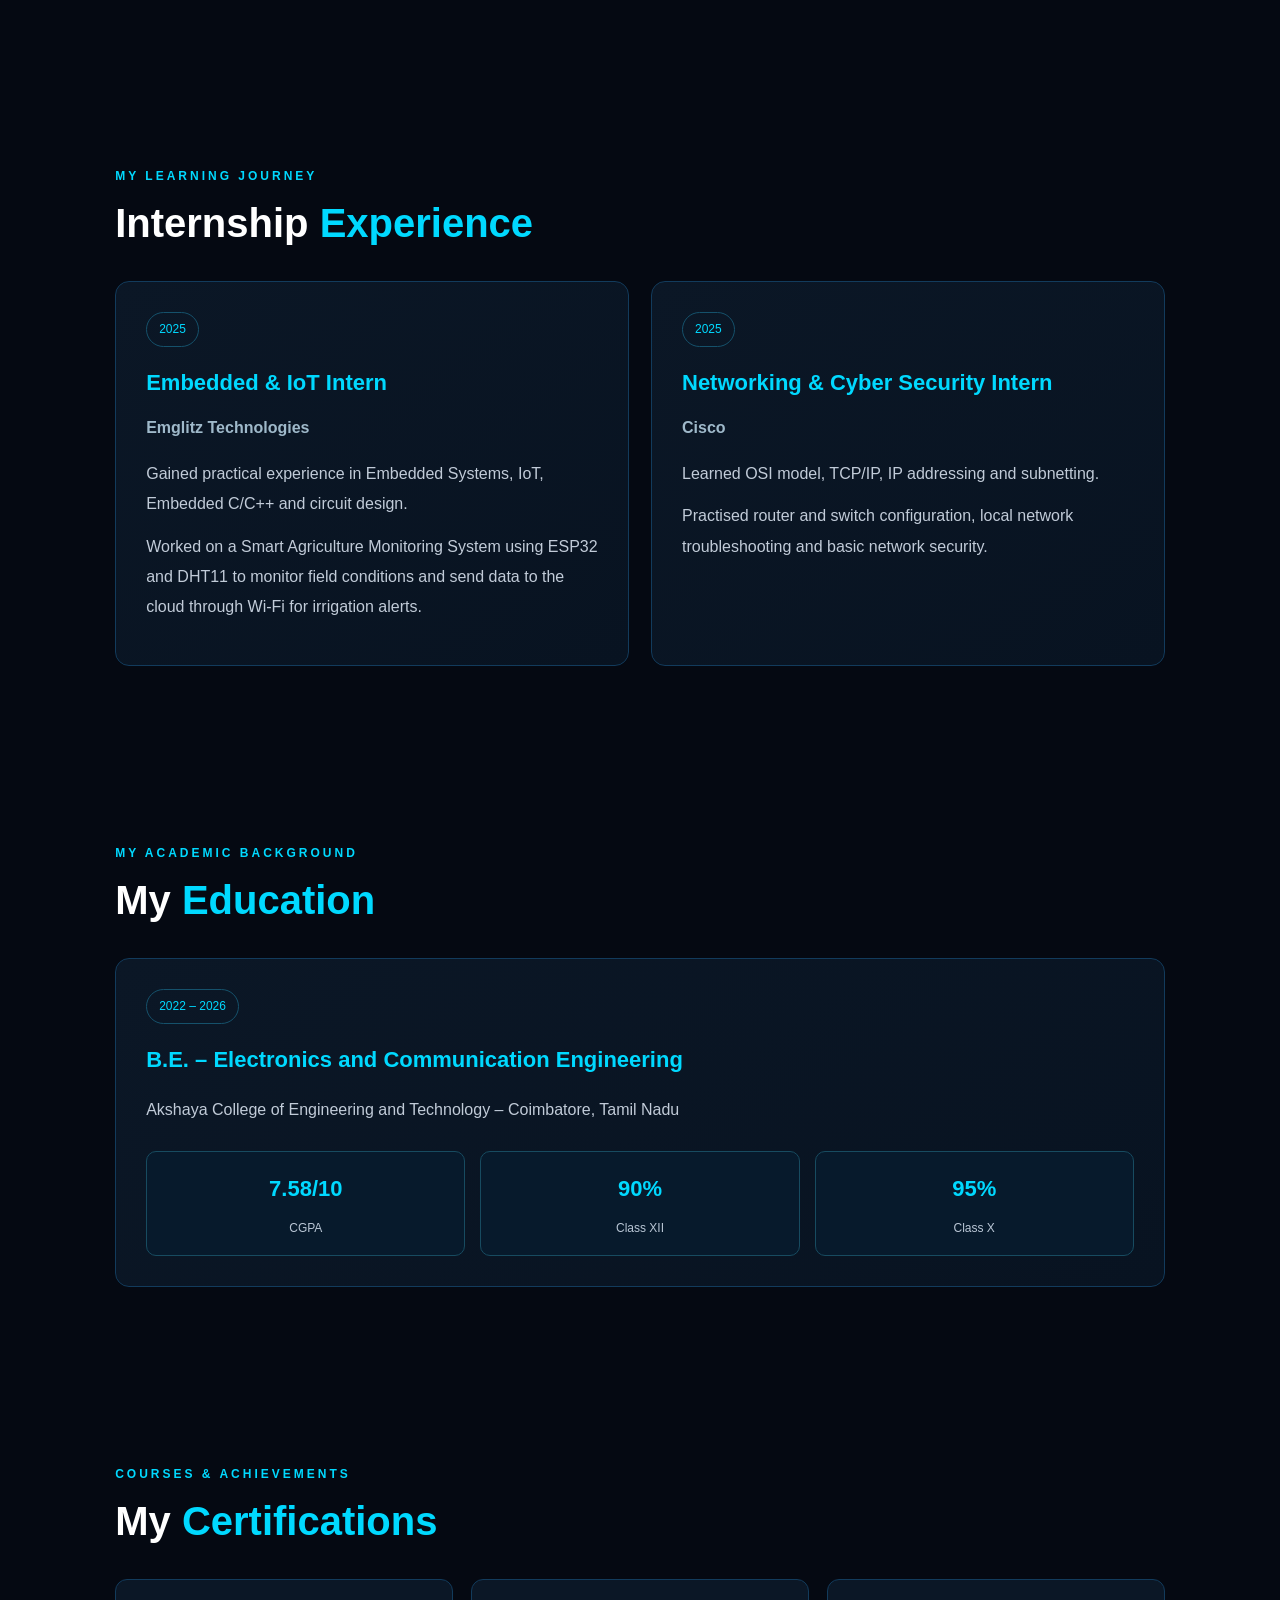
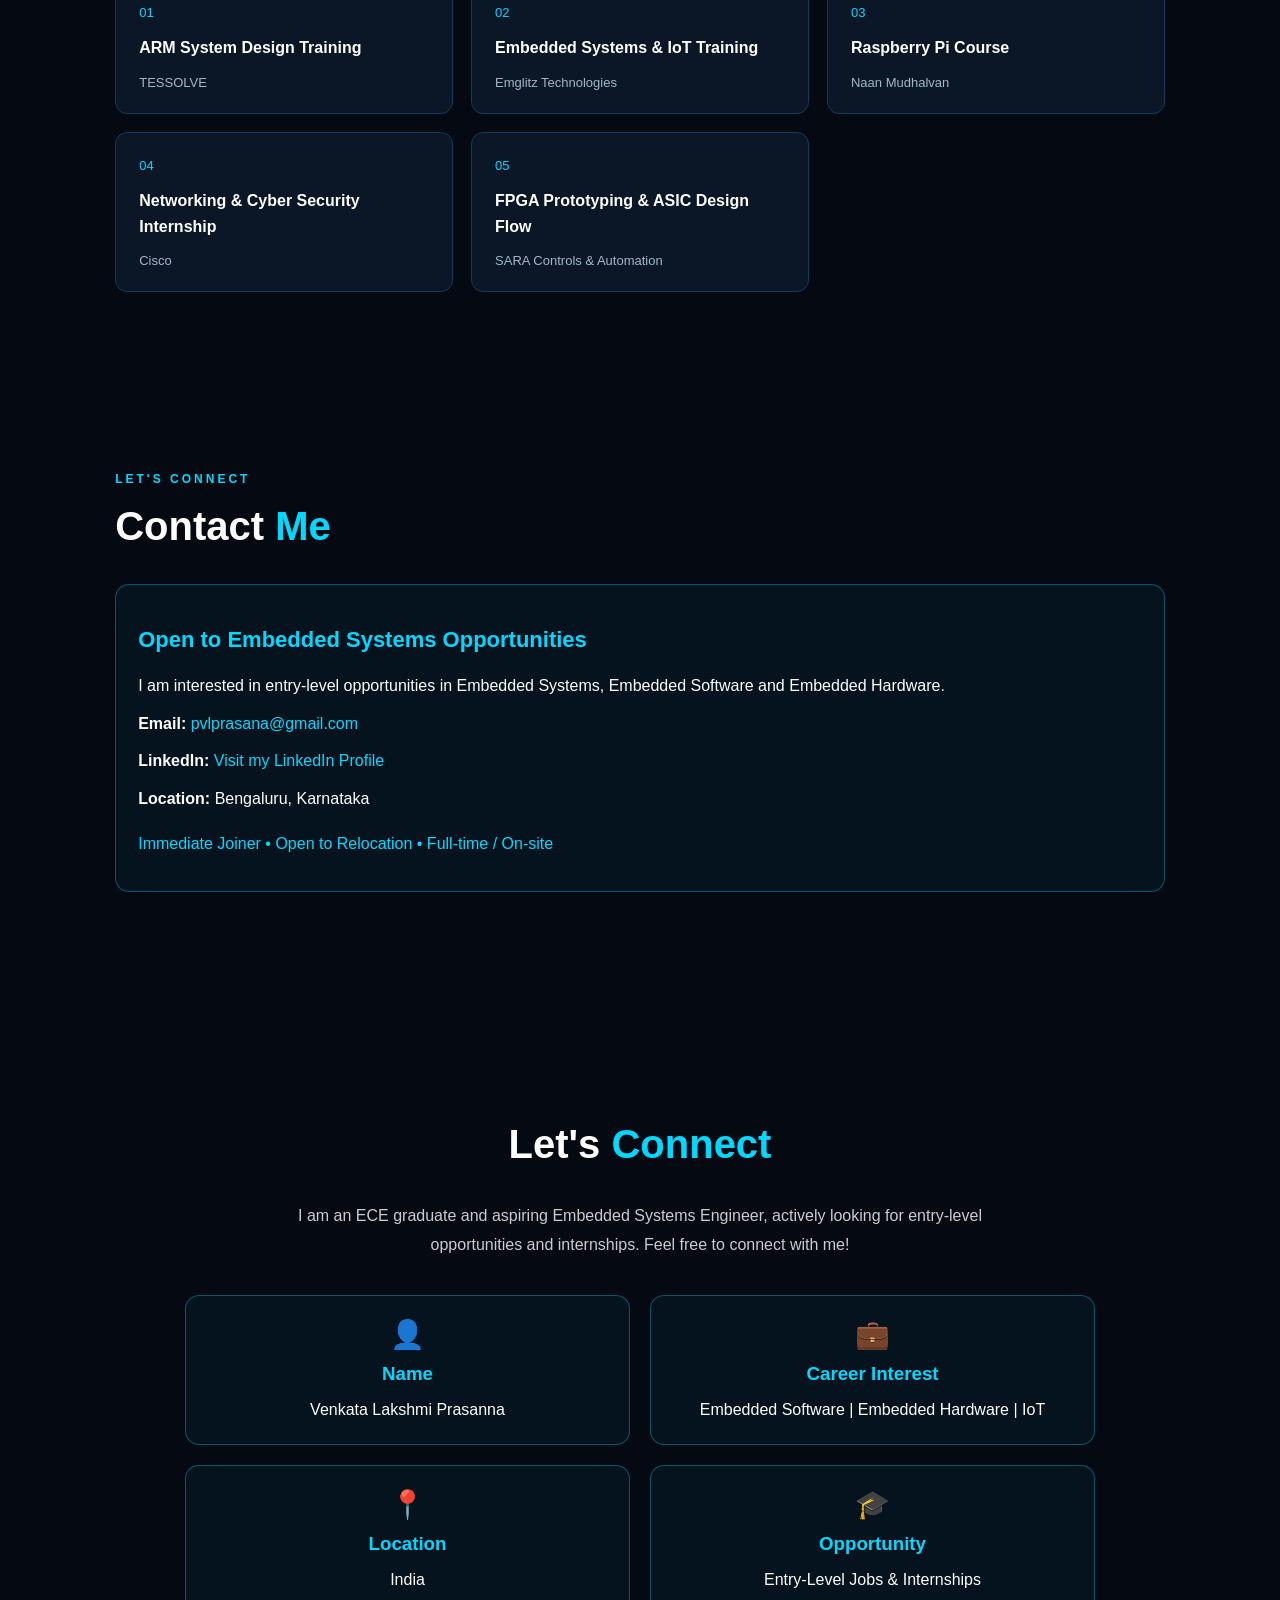
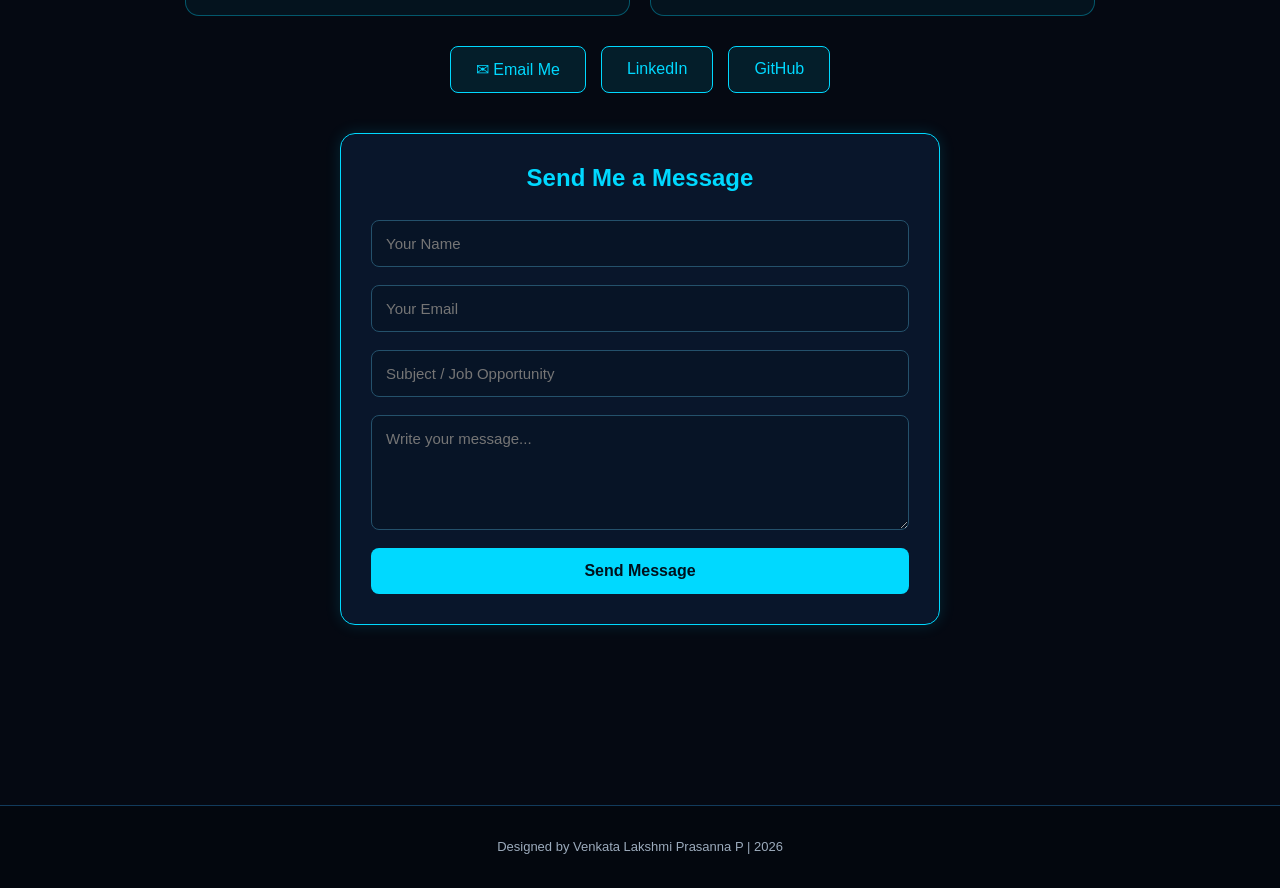
==== commit b04f6f09: "Add success page" ====
--- a/index.html
+++ b/index.html
@@ -581,9 +581,15 @@
 </div>
 
    
-<form action="YOUR_FORMSPREE_ENDPOINT"
+<form action="https://formsubmit.co/pvlprasana@gmail.com"
       method="POST"
       class="contact-form">
+
+    <input type="hidden" name="_next"
+           value="https://pvlprasana-glitch.github.io/Prasanna01/success.html">
+
+    <input type="hidden" name="_subject"
+           value="New Portfolio Contact Message">
 
     <h3>Send Me a Message</h3>
 
@@ -610,10 +616,6 @@
     <button type="submit">Send Message</button>
 
 </form>
-
-</section>
-
-
 
 
 
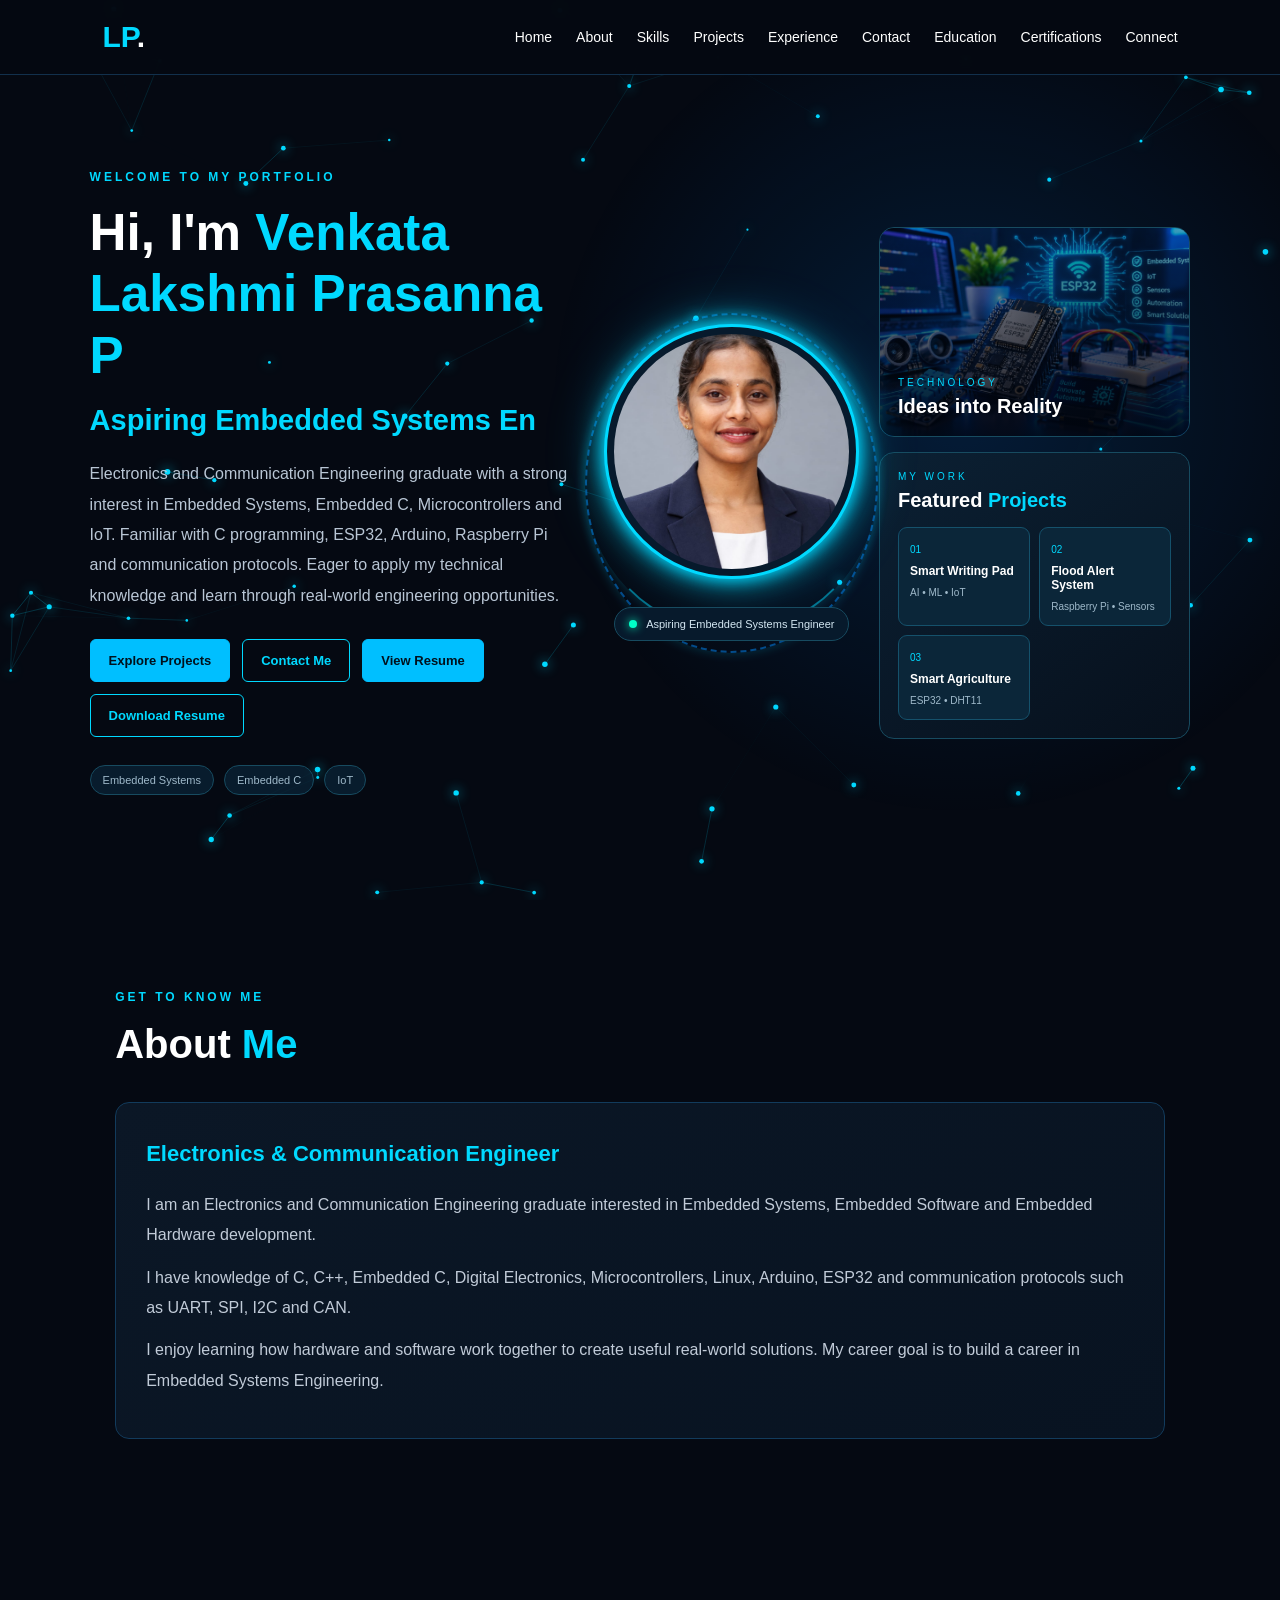
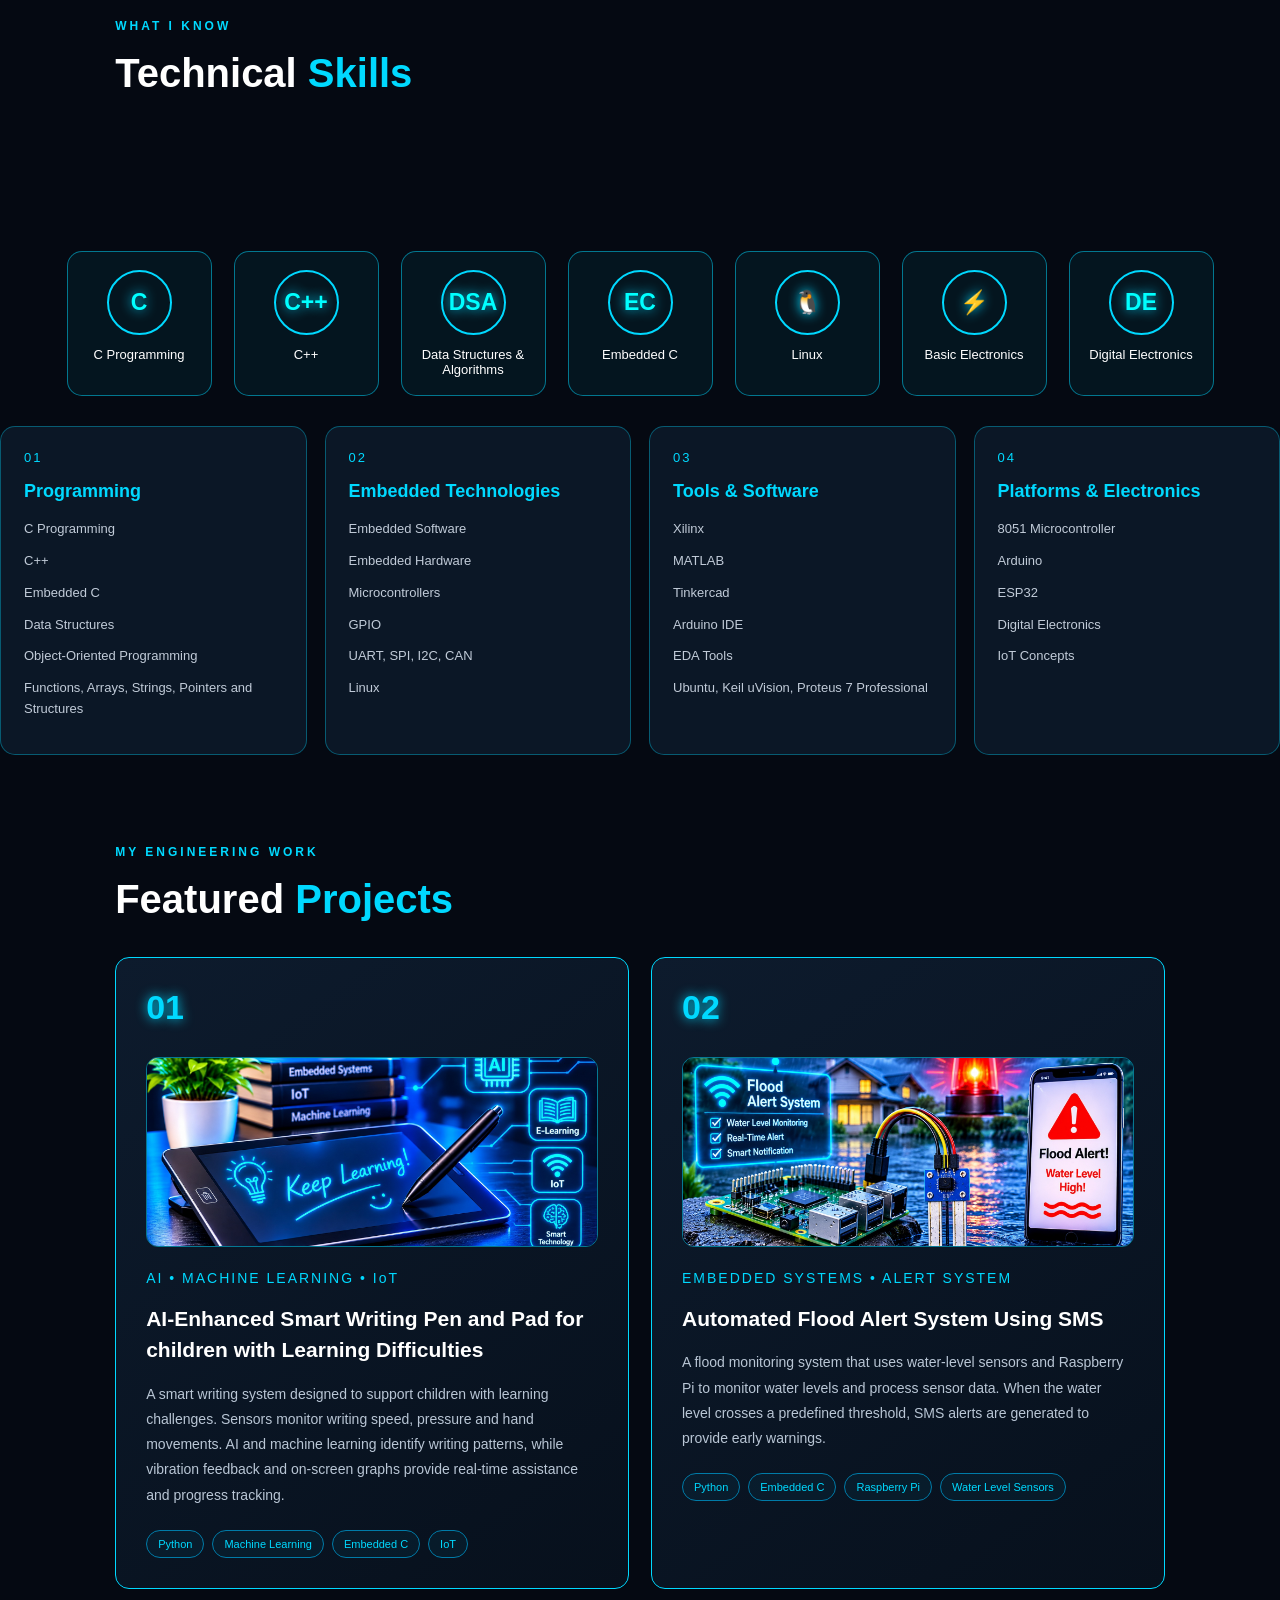
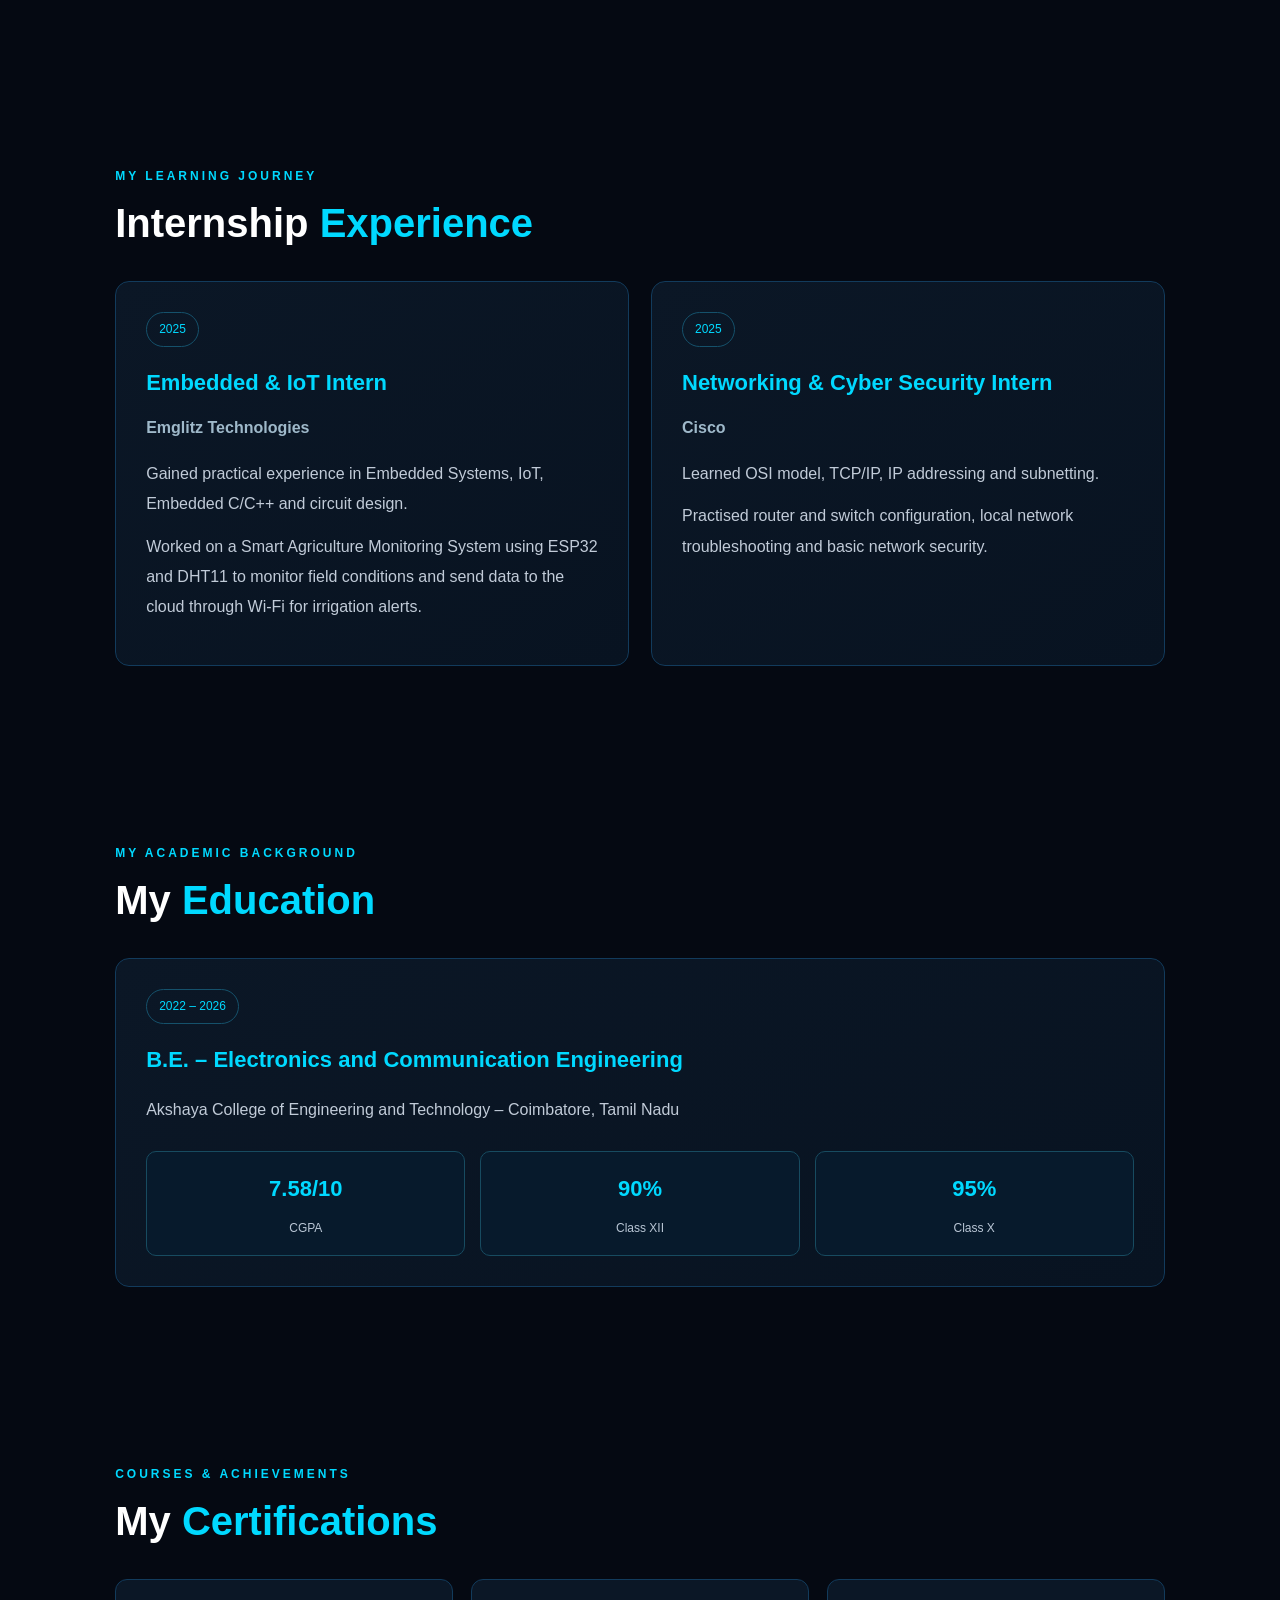
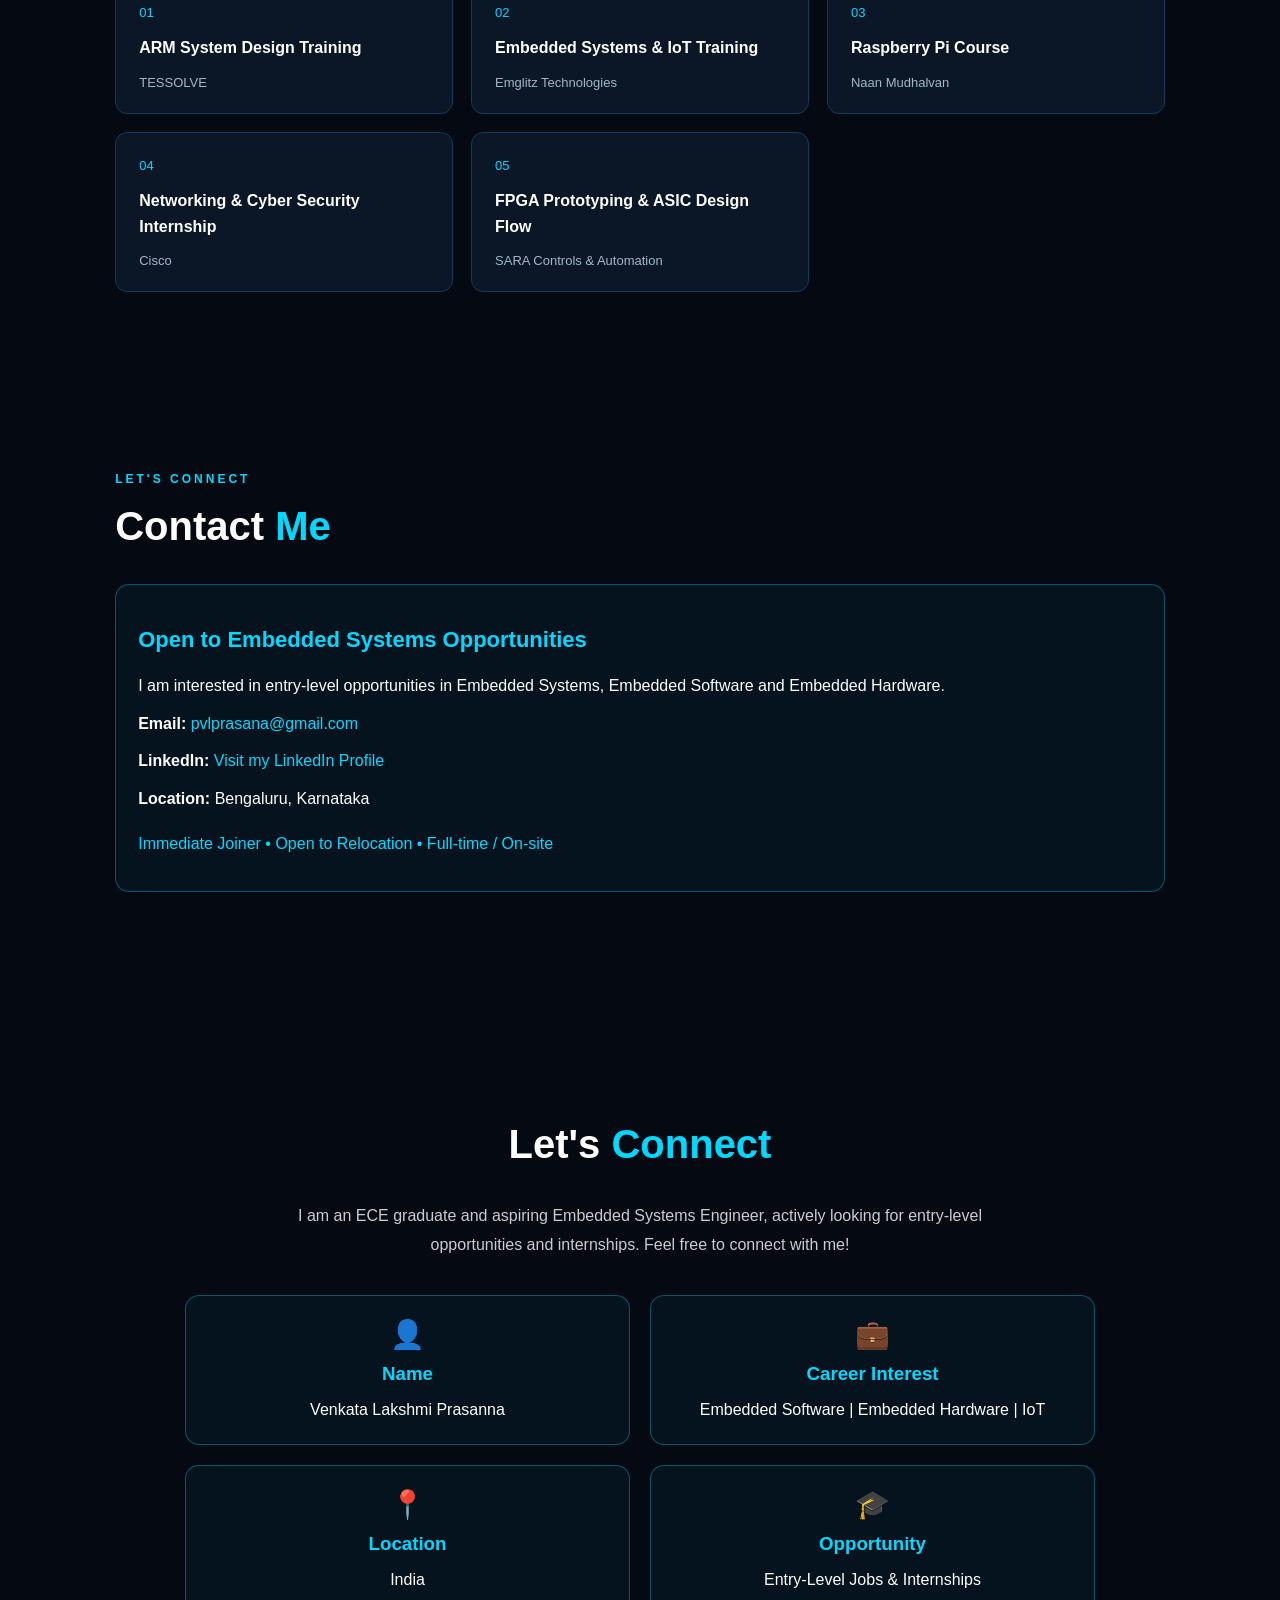
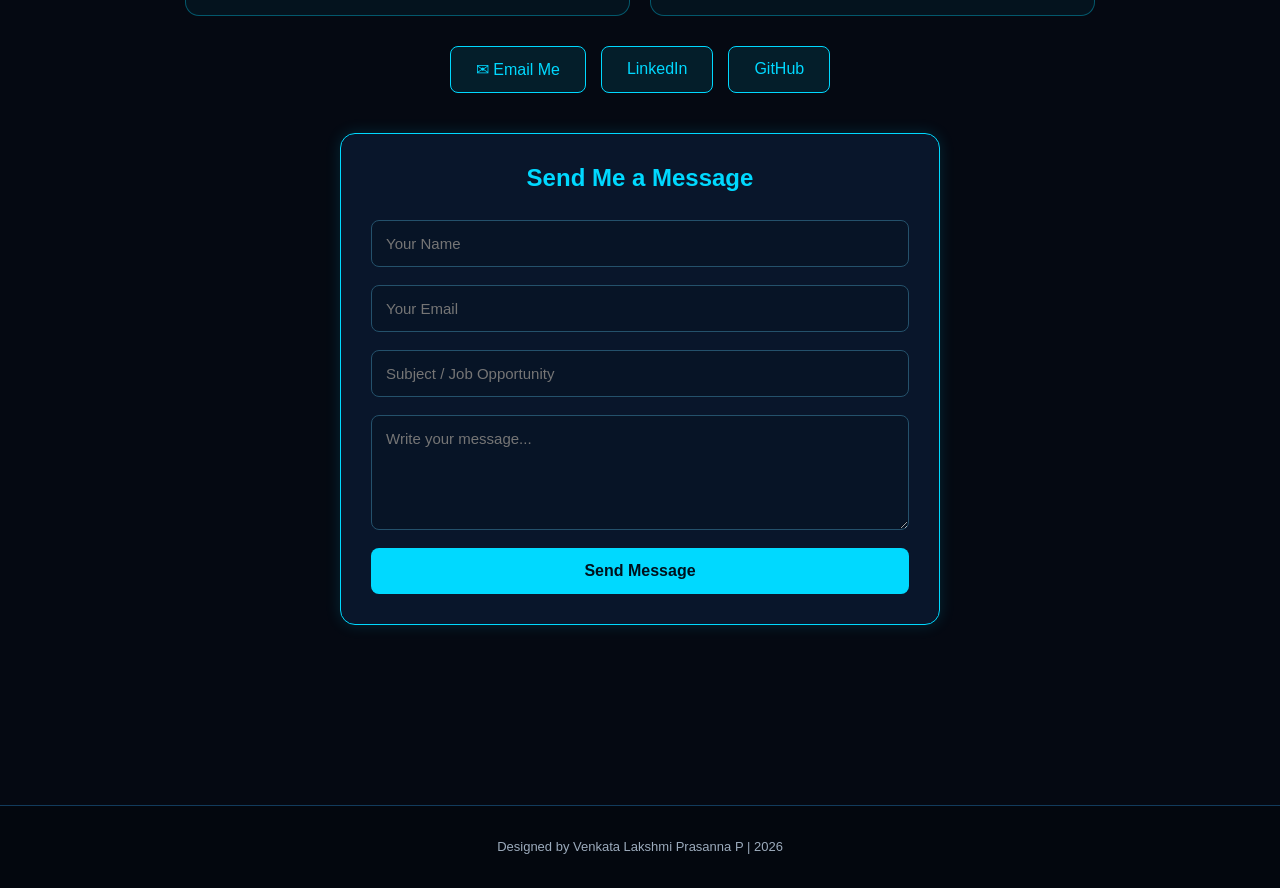
==== commit 9120d22a: "Update contact form" ====
--- a/index.html
+++ b/index.html
@@ -583,7 +583,8 @@
    
 <form action="https://formsubmit.co/pvlprasana@gmail.com"
       method="POST"
-      class="contact-form">
+      class="contact-form"
+      accept-charset="UTF-8">
 
     <input type="hidden" name="_next"
            value="https://pvlprasana-glitch.github.io/Prasanna01/success.html">
